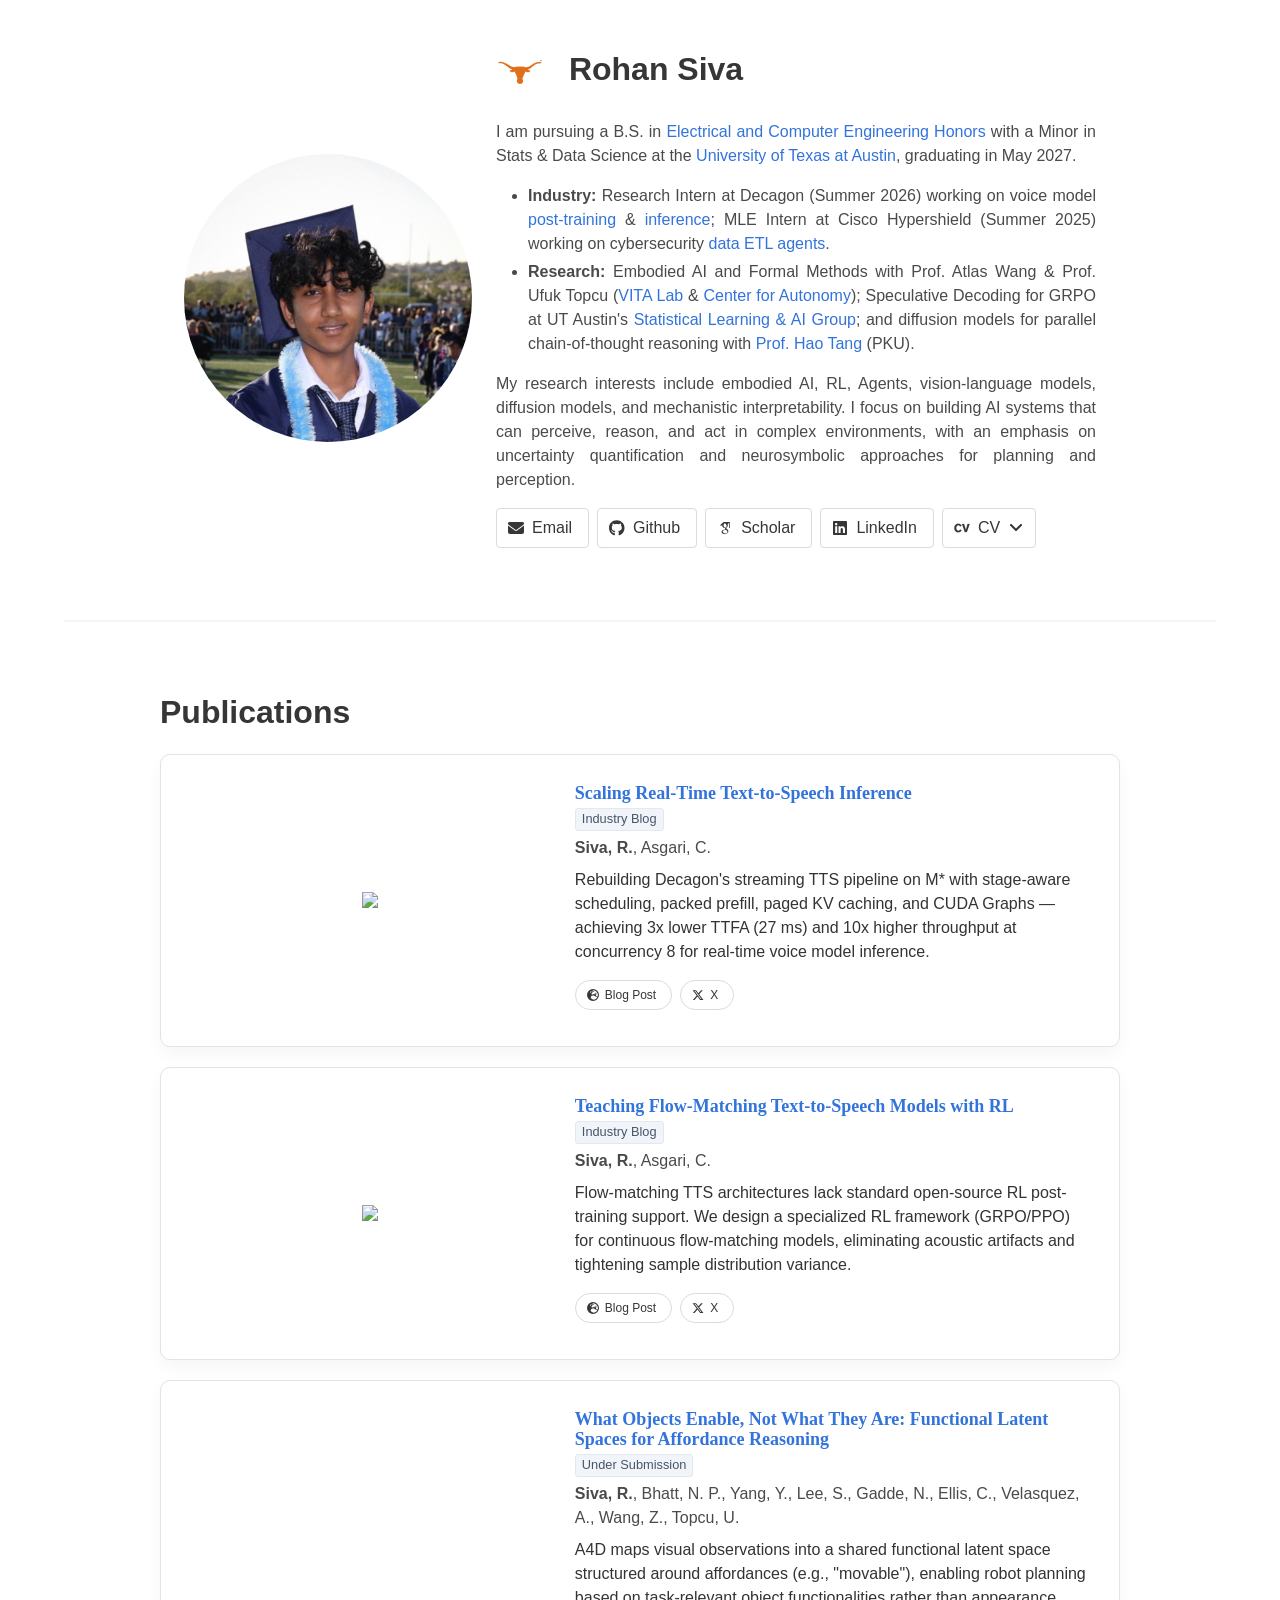
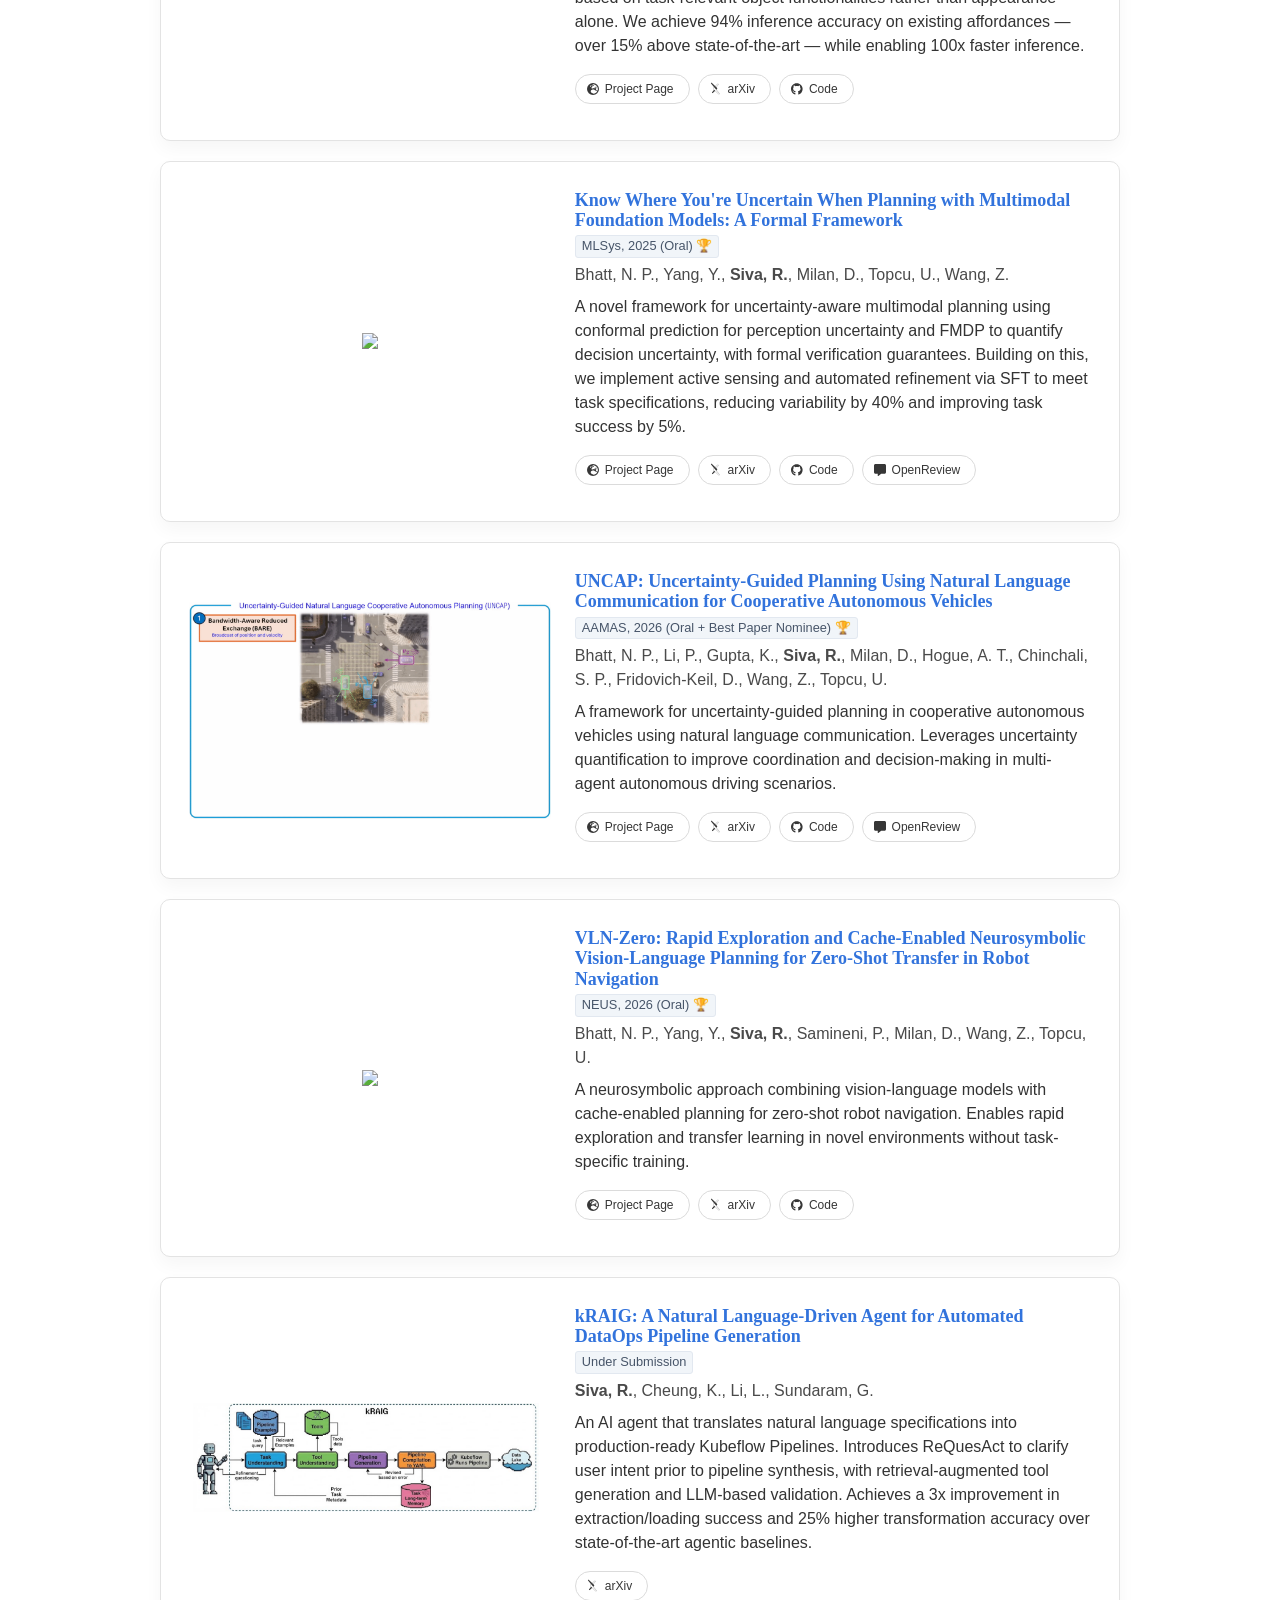
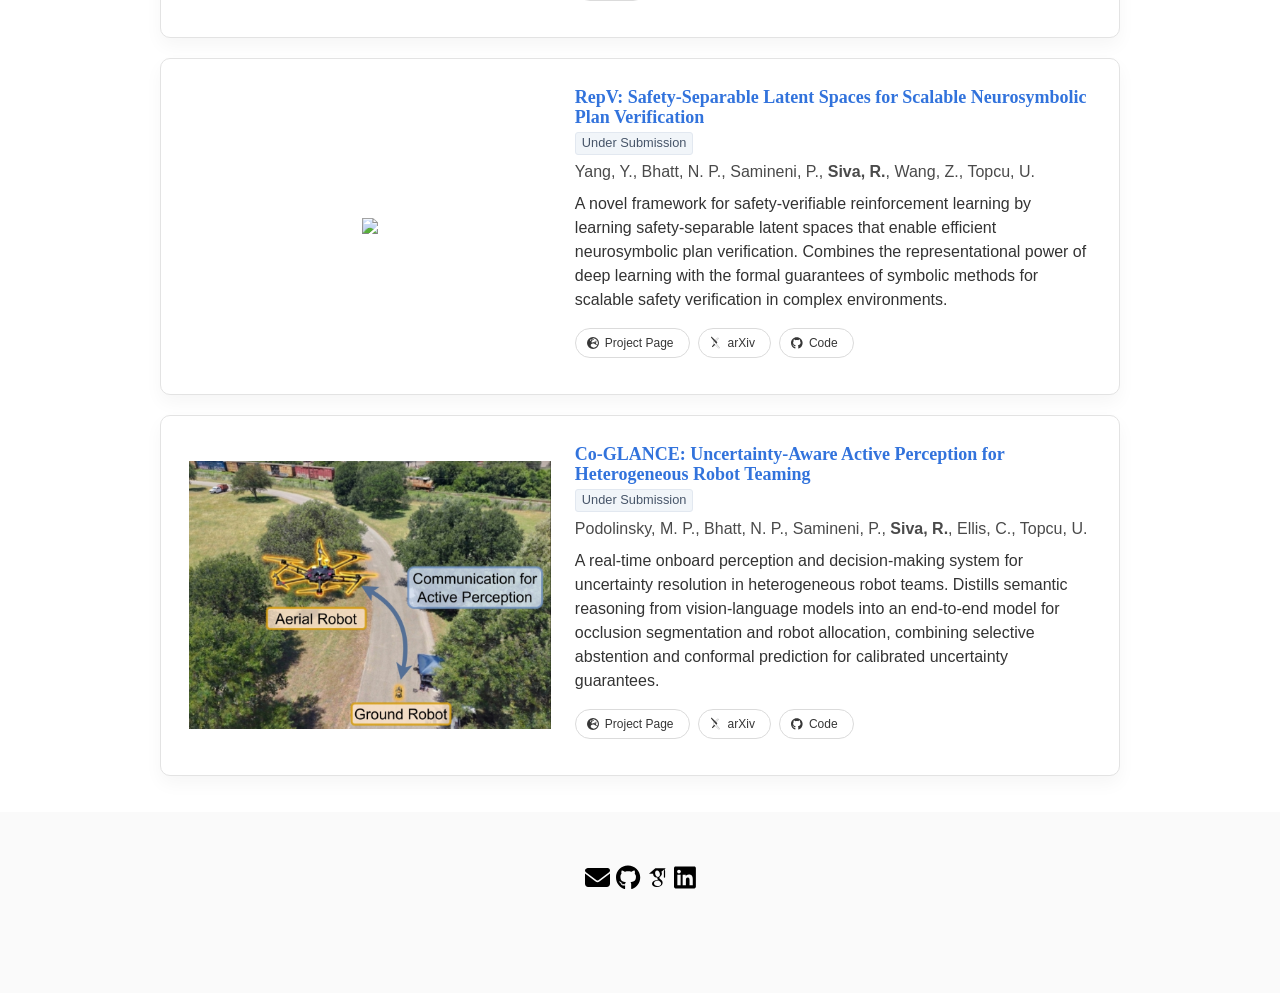
==== index.html @ d53ac72c "Update site: bio section, Decagon blog posts, and Co-GLANCE paper" ====
<!DOCTYPE html>
<html lang="en-US">

<head>
  <meta content="text/html; charset=UTF-8" http-equiv="Content-Type">
  <meta content="width=device-width, initial-scale=1" name="viewport">
  <title>Rohan Siva – AI/ML Researcher & Engineer</title>
  <link rel="icon" type="image/png" href="static/images/icon.png" />
  <link rel="canonical" href="https://rohan-siva.github.io/" />

  <!-- Google tag (gtag.js) -->
  <script async src="https://www.googletagmanager.com/gtag/js?id=G-C3ETG3ZXBL"></script>
  <script>
    window.dataLayer = window.dataLayer || [];
    function gtag() { dataLayer.push(arguments); }
    gtag('js', new Date());

    gtag('config', 'G-C3ETG3ZXBL');
  </script>

  <!-- Meta tags -->
  <meta name="keywords" content="Rohan Siva, AI, Machine Learning, Autonomous Driving, Embodied AI, NLP">
  <meta property="og:site_name" content="Rohan Siva">
  <meta property="og:title" content="Rohan Siva">
  <meta name="description" content="Rohan Siva – AI/ML Researcher & Engineer">
  <meta property="og:description" content="Rohan Siva – AI/ML Researcher & Engineer">
  <meta property="og:image" itemprop="image" content="https://rohan-siva.github.io/static/images/profile.jpg">
  <meta property="og:type" content="website" />
  <meta property="og:image:type" content="image/jpeg">
  <meta property="og:image:width" content="512">
  <meta property="og:image:height" content="512">

  <link href="https://fonts.googleapis.com/css?family=Google+Sans|Noto+Sans|Castoro" rel="stylesheet">
  <link href="./static/css/fontawesome.all.min.css" rel="stylesheet">
  <link href="./static/css/academicons.min.css" rel="stylesheet">
  <link href="./static/css/bulma.min.css" rel="stylesheet">
  <link href="./static/css/index.css" rel="stylesheet">

  <script src="https://ajax.googleapis.com/ajax/libs/jquery/3.5.1/jquery.min.js"></script>
  <script defer src="./static/js/fontawesome.all.min.js"></script>
  <script src="./static/js/index.js"></script>
</head>

<body>

  <section class="hero">
    <div class="hero-body container is-max-desktop">
      <div class="columns is-vcentered">
        <div class="column is-4">
          <p class="image is-square">
            <img class="is-rounded" src="./static/images/profile.jpg">
          </p>
        </div>
        <div class="column">
          <h1 class="title">
            <img style="height: 1.5em; vertical-align: middle; background: transparent; margin-right: 0.5em;"
              src="static/images/icon.png">
            <b>Rohan Siva</b>
          </h1>
          <div class="content has-text-justified">
            <p>
              I am pursuing a B.S. in <a href="https://www.ece.utexas.edu/">Electrical and Computer Engineering
                Honors</a> with a
              Minor in Stats & Data Science at the <a href="https://www.utexas.edu/">University of Texas at Austin</a>,
              graduating in May 2027.
            </p>

            <ul>
              <li>
                <b>Industry:</b> Research Intern at Decagon (Summer 2026) working on voice model <a href="https://decagon.ai/blog/teaching-flow-matching-tts-with-rl">post-training</a> &amp; <a href="https://decagon.ai/blog/scaling-real-time-tts-inference">inference</a>; MLE Intern at Cisco Hypershield (Summer 2025) working on cybersecurity <a href="https://arxiv.org/abs/2603.20311">data ETL agents</a>.
              </li>
              <li>
                <b>Research:</b> Embodied AI and Formal Methods with Prof. Atlas Wang &amp; Prof. Ufuk Topcu (<a href="https://www.vita-group.space/">VITA Lab</a> &amp; <a href="https://autonomy.oden.utexas.edu/Groups/autonomous-systems-group">Center for Autonomy</a>); Speculative Decoding for GRPO at UT Austin's <a href="https://www.cs.utexas.edu/~qlearning/">Statistical Learning &amp; AI Group</a>; and diffusion models for parallel chain-of-thought reasoning with <a href="https://ha0tang.github.io/">Prof. Hao Tang</a> (PKU).
              </li>
            </ul>

            <p>
              My research interests include embodied AI, RL, Agents, vision-language models, diffusion models, and mechanistic
              interpretability. I focus on building AI systems that can perceive, reason, and act in complex
              environments, with an emphasis on uncertainty quantification and neurosymbolic approaches for planning and
              perception.
            </p>

            <div class="buttons">
              <a class="external-link button" href="mailto:rohansiva@utexas.edu">
                <span class="icon"><i class="fas fa-envelope"></i></span>
                <span>Email</span>
              </a>

              <a class="external-link button" href="https://github.com/Rohan-Siva">
                <span class="icon"><i class="fab fa-github"></i></span>
                <span>Github</span>
              </a>

              <a class="external-link button" href="https://scholar.google.com/citations?user=Ykx0CEUAAAAJ&hl=en">
                <span class="icon"><i class="ai ai-google-scholar"></i></span>
                <span>Scholar</span>
              </a>

              <a class="external-link button" href="https://www.linkedin.com/in/rohan-siva">
                <span class="icon"><i class="fa-brands fa-linkedin"></i></span>
                <span>LinkedIn</span>
              </a>

              <div class="dropdown is-hoverable">
                <div class="dropdown-trigger">
                  <button class="button" aria-haspopup="true" aria-controls="dropdown-menu">
                    <span class="icon"><i class="ai ai-cv"></i></span>
                    <span>CV</span>
                    <span class="icon is-small">
                      <i class="fas fa-angle-down" aria-hidden="true"></i>
                    </span>
                  </button>
                </div>
                <div class="dropdown-menu" id="dropdown-menu" role="menu">
                  <div class="dropdown-content">
                    <a href="static/pdf/RohanSiva_Resume.pdf" class="dropdown-item">
                      Resume (1 Page)
                    </a>
                    <a href="static/pdf/RohanSiva_CV.pdf" class="dropdown-item">
                      CV (Full)
                    </a>
                  </div>
                </div>
              </div>
            </div>

          </div>
        </div>
      </div>
    </div>
  </section>

  <div class="hr">
    <div class="container">
      <hr>
    </div>
  </div>

  <!-- Publications -->
  <section class="section">
    <div class="container is-max-desktop">

      <h2 class="title is-3">Publications</h2>

      <!-- Decagon TTS Inference Blog -->
      <div class="publication-block columns is-vcentered">
        <div class="column is-5">
          <div class="publication-mouse-animate publication-inner-div">
            <p class="static" style="display: inline-block;">
              <img src="https://cdn.prod.website-files.com/683e5da0b6d8a19de4875b10/6a874b200d7bbaffc6447388_Technology%20%26%20Research_%20Blog%20thumbnail_%20Labs%204%20(1).png" class="publication-teaser">
            </p>
          </div>
        </div>
        <div class="column">
          <div class="content">
            <h3 class="publication-title">
              <a href="https://decagon.ai/blog/scaling-real-time-tts-inference">
                Scaling Real-Time Text-to-Speech Inference
              </a>
            </h3>
            <div class="publication-venue">Industry Blog</div>
            <div class="publication-authors">
              <span class="author-block author-block-"><b>Siva, R.</b></span>,
              <span class="author-block author-block-">Asgari, C.</span>
            </div>
            <p class="publication-description">
              Rebuilding Decagon's streaming TTS pipeline on M* with stage-aware scheduling, packed prefill, paged KV caching, and CUDA Graphs — achieving 3x lower TTFA (27 ms) and 10x higher throughput at concurrency 8 for real-time voice model inference.
            </p>
            <div class="publication-links buttons">
              <a class="external-link button is-small is-rounded" href="https://decagon.ai/blog/scaling-real-time-tts-inference">
                <span class="icon"><i class="fas fa-globe-europe"></i></span>
                <span>Blog Post</span>
              </a>
              <a class="external-link button is-small is-rounded" href="https://x.com/_rsiva/status/2090507399094575258">
                <span class="icon"><i class="fa-brands fa-x-twitter"></i></span>
                <span>X</span>
              </a>
            </div>
          </div>
        </div>
      </div>

      <!-- Decagon TTS RL Blog -->
      <div class="publication-block columns is-vcentered">
        <div class="column is-5">
          <div class="publication-mouse-animate publication-inner-div">
            <p class="static" style="display: inline-block;">
              <img src="https://cdn.prod.website-files.com/683e5da0b6d8a19de4875b10/6a848fa9a8c4b5864039d8d0_Technology%20%26%20Research_%20Blog%20thumbnail_%20Labs%203%20(2).png" class="publication-teaser">
            </p>
          </div>
        </div>
        <div class="column">
          <div class="content">
            <h3 class="publication-title">
              <a href="https://decagon.ai/blog/teaching-flow-matching-tts-with-rl">
                Teaching Flow-Matching Text-to-Speech Models with RL
              </a>
            </h3>
            <div class="publication-venue">Industry Blog</div>
            <div class="publication-authors">
              <span class="author-block author-block-"><b>Siva, R.</b></span>,
              <span class="author-block author-block-">Asgari, C.</span>
            </div>
            <p class="publication-description">
              Flow-matching TTS architectures lack standard open-source RL post-training support. We design a specialized RL framework (GRPO/PPO) for continuous flow-matching models, eliminating acoustic artifacts and tightening sample distribution variance.
            </p>
            <div class="publication-links buttons">
              <a class="external-link button is-small is-rounded" href="https://decagon.ai/blog/teaching-flow-matching-tts-with-rl">
                <span class="icon"><i class="fas fa-globe-europe"></i></span>
                <span>Blog Post</span>
              </a>
              <a class="external-link button is-small is-rounded" href="https://x.com/_rsiva/status/2088323155693850648">
                <span class="icon"><i class="fa-brands fa-x-twitter"></i></span>
                <span>X</span>
              </a>
            </div>
          </div>
        </div>
      </div>
      <div class="publication-block columns is-vcentered">
        <div class="column is-5">
          <div class="publication-mouse-animate publication-inner-div">
            <video class="publication-teaser" autoplay loop muted playsinline>
              <source src="./static/images/projects/a4d/a4d_teaser.mp4" type="video/mp4">
            </video>
          </div>
        </div>
        <div class="column">
          <div class="content">
            <h3 class="publication-title">
              <a href="https://arxiv.org/abs/2606.05533">
                What Objects Enable, Not What They Are: Functional Latent Spaces for Affordance Reasoning
              </a>
            </h3>
            <div class="publication-venue">Under Submission</div>
            <div class="publication-authors">
              <span class="author-block author-block-"><b>Siva, R.</b></span>,
              <span class="author-block author-block-">Bhatt, N. P.</span>,
              <span class="author-block author-block-">Yang, Y.</span>,
              <span class="author-block author-block-">Lee, S.</span>,
              <span class="author-block author-block-">Gadde, N.</span>,
              <span class="author-block author-block-">Ellis, C.</span>,
              <span class="author-block author-block-">Velasquez, A.</span>,
              <span class="author-block author-block-">Wang, Z.</span>,
              <span class="author-block author-block-">Topcu, U.</span>
            </div>
            <p class="publication-description">
              A4D maps visual observations into a shared functional latent space structured around affordances (e.g., "movable"),
              enabling robot planning based on task-relevant object functionalities rather than appearance alone.
              We achieve 94% inference accuracy on existing affordances — over 15% above state-of-the-art — while enabling 100x faster inference.
            </p>
            <div class="publication-links buttons">
              <a class="external-link button is-small is-rounded" href="https://a4dance-reasoning.github.io/">
                <span class="icon"><i class="fas fa-globe-europe"></i></span>
                <span>Project Page</span>
              </a>
              <a class="external-link button is-small is-rounded" href="https://arxiv.org/abs/2606.05533">
                <span class=" icon"><i class="ai ai-arxiv"></i></span>
                <span>arXiv</span>
              </a>
              <a class="external-link button is-small is-rounded"
                href="https://github.com/a4dance-reasoning/a4dance-reasoning.github.io">
                <span class="icon"><i class="fas fab fa-github"></i></span>
                <span>Code</span>
              </a>
            </div>
          </div>
        </div>
      </div>

      <!-- MLSys 2025 -->
      <div class="publication-block columns is-vcentered">
        <div class="column is-5">
          <div class="publication-mouse-animate publication-inner-div">
            <p class="static" style="display: inline-block;">
              <img src="./static/images/projects/uncertainty_planning/teaser.jpg" class="publication-teaser">
            </p>
          </div>
        </div>
        <div class="column">
          <div class="content">
            <h3 class="publication-title">
              <a href="https://arxiv.org/abs/2411.01639">
                Know Where You're Uncertain When Planning with Multimodal Foundation Models: A Formal Framework
              </a>
            </h3>
            <div class="publication-venue">MLSys, 2025 (Oral) 🏆</div>
            <div class="publication-authors">
              <span class="author-block author-block-">Bhatt, N. P.</span>,
              <span class="author-block author-block-">Yang, Y.</span>,
              <span class="author-block author-block-"><b>Siva, R.</b></span>,
              <span class="author-block author-block-">Milan, D.</span>,
              <span class="author-block author-block-">Topcu, U.</span>,
              <span class="author-block author-block-">Wang, Z.</span>
            </div>
            <p class="publication-description">
              A novel framework for uncertainty-aware multimodal planning using conformal prediction for perception
              uncertainty and FMDP to quantify decision uncertainty,
              with formal verification guarantees. Building on this, we implement active sensing and automated
              refinement via SFT
              to meet task specifications, reducing variability by 40% and improving task success by 5%.
            </p>
            <div class="publication-links buttons">
              <a class="external-link button is-small is-rounded" href="https://uncertainty-in-planning.github.io/">
                <span class="icon"><i class="fas fa-globe-europe"></i></span>
                <span>Project Page</span>
              </a>
              <a class="external-link button is-small is-rounded" href="https://arxiv.org/abs/2411.01639">
                <span class=" icon"><i class="ai ai-arxiv"></i></span>
                <span>arXiv</span>
              </a>
              <a class="external-link button is-small is-rounded"
                href="https://github.com/uncertainty-in-planning/uncertainty-in-planning.github.io">
                <span class="icon"><i class="fas fab fa-github"></i></span>
                <span>Code</span>
              </a>
              <a class="external-link button is-small is-rounded" href="https://openreview.net/forum?id=HPHrIBlJYw">
                <span class="icon"><i class="fas fa-comment-alt"></i></span>
                <span>OpenReview</span>
              </a>
            </div>
          </div>
        </div>
      </div>

      <!-- UNCAP -->
      <div class="publication-block columns is-vcentered">
        <div class="column is-5">
          <div class="publication-mouse-animate publication-inner-div">
            <p class="static" style="display: inline-block;">
              <img src="./static/images/projects/uncap/teaser.jpg" class="publication-teaser">
            </p>
          </div>
        </div>
        <div class="column">
          <div class="content">
            <h3 class="publication-title">
              <a href="https://arxiv.org/abs/2510.12992">
                UNCAP: Uncertainty-Guided Planning Using Natural Language Communication for Cooperative Autonomous
                Vehicles
              </a>
            </h3>
            <div class="publication-venue">AAMAS, 2026 (Oral + Best Paper Nominee) 🏆</div>
            <div class="publication-authors">
              <span class="author-block author-block-">Bhatt, N. P.</span>,
              <span class="author-block author-block-">Li, P.</span>,
              <span class="author-block author-block-">Gupta, K.</span>,
              <span class="author-block author-block-"><b>Siva, R.</b></span>,
              <span class="author-block author-block-">Milan, D.</span>,
              <span class="author-block author-block-">Hogue, A. T.</span>,
              <span class="author-block author-block-">Chinchali, S. P.</span>,
              <span class="author-block author-block-">Fridovich-Keil, D.</span>,
              <span class="author-block author-block-">Wang, Z.</span>,
              <span class="author-block author-block-">Topcu, U.</span>
            </div>
            <p class="publication-description">
              A framework for uncertainty-guided planning in cooperative autonomous vehicles using natural language
              communication.
              Leverages uncertainty quantification to improve coordination and decision-making in multi-agent autonomous
              driving scenarios.
            </p>
            <div class="publication-links buttons">
              <a class="external-link button is-small is-rounded" href="https://uncap-project.github.io/">
                <span class="icon"><i class="fas fa-globe-europe"></i></span>
                <span>Project Page</span>
              </a>
              <a class="external-link button is-small is-rounded" href="https://arxiv.org/abs/2510.12992">
                <span class=" icon"><i class="ai ai-arxiv"></i></span>
                <span>arXiv</span>
              </a>
              <a class="external-link button is-small is-rounded"
                href="https://github.com/uncap-project/uncap-project.github.io">
                <span class="icon"><i class="fas fab fa-github"></i></span>
                <span>Code</span>
              </a>
              <a class="external-link button is-small is-rounded" href="https://openreview.net/forum?id=aYlKa5ppLh">
                <span class="icon"><i class="fas fa-comment-alt"></i></span>
                <span>OpenReview</span>
              </a>
            </div>
          </div>
        </div>
      </div>

      <!-- VLN-Zero -->
      <div class="publication-block columns is-vcentered">
        <div class="column is-5">
          <div class="publication-mouse-animate publication-inner-div">
            <p class="static" style="display: inline-block;">
              <img src="./static/images/projects/vln_zero/teaser.jpg" class="publication-teaser">
            </p>
          </div>
        </div>
        <div class="column">
          <div class="content">
            <h3 class="publication-title">
              <a href="https://arxiv.org/abs/2509.18592">
                VLN-Zero: Rapid Exploration and Cache-Enabled Neurosymbolic Vision-Language Planning for Zero-Shot
                Transfer in Robot Navigation
              </a>
            </h3>
            <div class="publication-venue">NEUS, 2026 (Oral) 🏆</div>
            <div class="publication-authors">
              <span class="author-block author-block-">Bhatt, N. P.</span>,
              <span class="author-block author-block-">Yang, Y.</span>,
              <span class="author-block author-block-"><b>Siva, R.</b></span>,
              <span class="author-block author-block-">Samineni, P.</span>,
              <span class="author-block author-block-">Milan, D.</span>,
              <span class="author-block author-block-">Wang, Z.</span>,
              <span class="author-block author-block-">Topcu, U.</span>
            </div>
            <p class="publication-description">
              A neurosymbolic approach combining vision-language models with cache-enabled planning for zero-shot robot
              navigation.
              Enables rapid exploration and transfer learning in novel environments without task-specific training.
            </p>
            <div class="publication-links buttons">
              <a class="external-link button is-small is-rounded" href="https://vln-zero.github.io/">
                <span class="icon"><i class="fas fa-globe-europe"></i></span>
                <span>Project Page</span>
              </a>
              <a class="external-link button is-small is-rounded" href="https://arxiv.org/abs/2509.18592">
                <span class=" icon"><i class="ai ai-arxiv"></i></span>
                <span>arXiv</span>
              </a>
              <a class="external-link button is-small is-rounded" href="https://github.com/VLN-Zero/vln-zero.github.io">
                <span class="icon"><i class="fas fab fa-github"></i></span>
                <span>Code</span>
              </a>
            </div>
          </div>
        </div>
      </div>

      <!-- kRAIG -->
      <div class="publication-block columns is-vcentered">
        <div class="column is-5">
          <div class="publication-mouse-animate publication-inner-div">
            <p class="static" style="display: inline-block;">
              <img src="./static/images/projects/kraig/teaser.png" class="publication-teaser">
            </p>
          </div>
        </div>
        <div class="column">
          <div class="content">
            <h3 class="publication-title">
              <a href="https://arxiv.org/abs/2603.20311">
                kRAIG: A Natural Language-Driven Agent for Automated DataOps Pipeline Generation
              </a>
            </h3>
            <div class="publication-venue">Under Submission</div>
            <div class="publication-authors">
              <span class="author-block author-block-"><b>Siva, R.</b></span>,
              <span class="author-block author-block-">Cheung, K.</span>,
              <span class="author-block author-block-">Li, L.</span>,
              <span class="author-block author-block-">Sundaram, G.</span>
            </div>
            <p class="publication-description">
              An AI agent that translates natural language specifications into production-ready Kubeflow Pipelines.
              Introduces ReQuesAct to clarify user intent prior to pipeline synthesis, with retrieval-augmented tool
              generation and LLM-based validation. Achieves a 3x improvement in extraction/loading success and 25%
              higher transformation accuracy over state-of-the-art agentic baselines.
            </p>
            <div class="publication-links buttons">
              <a class="external-link button is-small is-rounded" href="https://arxiv.org/abs/2603.20311">
                <span class=" icon"><i class="ai ai-arxiv"></i></span>
                <span>arXiv</span>
              </a>
            </div>
          </div>
        </div>
      </div>

      <!-- RepV -->
      <div class="publication-block columns is-vcentered">
        <div class="column is-5">
          <div class="publication-mouse-animate publication-inner-div">
            <p class="static" style="display: inline-block;">
              <img src="./static/images/projects/repv/teaser.jpg" class="publication-teaser">
            </p>
          </div>
        </div>
        <div class="column">
          <div class="content">
            <h3 class="publication-title">
              <a href="https://arxiv.org/abs/2510.26935">
                RepV: Safety-Separable Latent Spaces for Scalable Neurosymbolic Plan Verification
              </a>
            </h3>
            <div class="publication-venue">Under Submission</div>
            <div class="publication-authors">
              <span class="author-block author-block-">Yang, Y.</span>,
              <span class="author-block author-block-">Bhatt, N. P.</span>,
              <span class="author-block author-block-">Samineni, P.</span>,
              <span class="author-block author-block-"><b>Siva, R.</b></span>,
              <span class="author-block author-block-">Wang, Z.</span>,
              <span class="author-block author-block-">Topcu, U.</span>
            </div>
            <p class="publication-description">
              A novel framework for safety-verifiable reinforcement learning by learning safety-separable latent spaces
              that enable efficient
              neurosymbolic plan verification. Combines the representational power of deep learning with the formal
              guarantees of symbolic methods
              for scalable safety verification in complex environments.
            </p>
            <div class="publication-links buttons">
              <a class="external-link button is-small is-rounded" href="https://repv-project.github.io/">
                <span class="icon"><i class="fas fa-globe-europe"></i></span>
                <span>Project Page</span>
              </a>
              <a class="external-link button is-small is-rounded" href="https://arxiv.org/abs/2510.26935">
                <span class=" icon"><i class="ai ai-arxiv"></i></span>
                <span>arXiv</span>
              </a>
              <a class="external-link button is-small is-rounded"
                href="https://github.com/RepV-Project/repv-project.github.io">
                <span class="icon"><i class="fas fab fa-github"></i></span>
                <span>Code</span>
              </a>
            </div>
          </div>
        </div>
      </div>

      <!-- Co-GLANCE -->
      <div class="publication-block columns is-vcentered">
        <div class="column is-5">
          <div class="publication-mouse-animate publication-inner-div">
            <p class="static" style="display: inline-block;">
              <img src="./static/images/projects/co_glance/teaser.jpg" class="publication-teaser">
            </p>
          </div>
        </div>
        <div class="column">
          <div class="content">
            <h3 class="publication-title">
              <a href="https://co-glance.github.io/">
                Co-GLANCE: Uncertainty-Aware Active Perception for Heterogeneous Robot Teaming
              </a>
            </h3>
            <div class="publication-venue">Under Submission</div>
            <div class="publication-authors">
              <span class="author-block author-block-">Podolinsky, M. P.</span>,
              <span class="author-block author-block-">Bhatt, N. P.</span>,
              <span class="author-block author-block-">Samineni, P.</span>,
              <span class="author-block author-block-"><b>Siva, R.</b></span>,
              <span class="author-block author-block-">Ellis, C.</span>,
              <span class="author-block author-block-">Topcu, U.</span>
            </div>
            <p class="publication-description">
              A real-time onboard perception and decision-making system for uncertainty resolution in heterogeneous robot teams. Distills semantic reasoning from vision-language models into an end-to-end model for occlusion segmentation and robot allocation, combining selective abstention and conformal prediction for calibrated uncertainty guarantees.
            </p>
            <div class="publication-links buttons">
              <a class="external-link button is-small is-rounded" href="https://co-glance.github.io/">
                <span class="icon"><i class="fas fa-globe-europe"></i></span>
                <span>Project Page</span>
              </a>
              <a class="external-link button is-small is-rounded" href="https://arxiv.org/abs/2606.09919">
                <span class="icon"><i class="ai ai-arxiv"></i></span>
                <span>arXiv</span>
              </a>
              <a class="external-link button is-small is-rounded" href="https://github.com/co-glance/co-glance.github.io">
                <span class="icon"><i class="fas fab fa-github"></i></span>
                <span>Code</span>
              </a>
            </div>
          </div>
        </div>
      </div>

    </div>
  </section>

  <footer class="footer">
    <div class="container">
      <div class="content has-text-centered">
        <a href="mailto:rohansiva@utexas.edu">
          <i class="fas fa-envelope"></i>
        </a>

        <a class="external-link" href="https://github.com/Rohan-Siva">
          <i class="fab fa-github"></i>
        </a>

        <a class="external-link" href="https://scholar.google.com/citations?user=Ykx0CEUAAAAJ&hl=en">
          <i class="ai ai-google-scholar"></i>
        </a>

        <a class="external-link" href="https://www.linkedin.com/in/rohan-siva">
          <i class="fa-brands fa-linkedin"></i>
        </a>
      </div>
    </div>
  </footer>

</body>

</html>
---- static/css/academicons.min.css ----
@font-face {font-family: 'Academicons';font-style: normal;font-weight: 400;font-display: block;src:url('../fonts/academicons.eot');src:url('../fonts/academicons.eot') format('embedded-opentype'), url('../fonts/academicons.ttf') format('truetype'), url('../fonts/academicons.woff') format('woff'), url('../fonts/academicons.svg') format('svg');}.ai {font-family: 'Academicons';font-weight: 400;-moz-osx-font-smoothing: grayscale;-webkit-font-smoothing: antialiased;display: inline-block;font-style: normal;font-variant: normal;text-rendering: auto;line-height: 1;}.ai-academia:before {content: "\e9af";}.ai-academia-square:before {content: "\e93d";}.ai-acclaim:before {content: "\e92e";}.ai-acclaim-square:before {content: "\e93a";}.ai-acm:before {content: "\e93c";}.ai-acm-square:before {content: "\e95d";}.ai-acmdl:before {content: "\e96a";}.ai-acmdl-square:before {content: "\e9d3";}.ai-ads:before {content: "\e9cb";}.ai-ads-square:before {content: "\e94a";}.ai-africarxiv:before {content: "\e91b";}.ai-africarxiv-square:before {content: "\e90b";}.ai-archive:before {content: "\e955";}.ai-archive-square:before {content: "\e956";}.ai-arxiv:before {content: "\e974";}.ai-arxiv-square:before {content: "\e9a6";}.ai-biorxiv:before {content: "\e9a2";}.ai-biorxiv-square:before {content: "\e98b";}.ai-ceur:before {content: "\e96d";}.ai-ceur-square:before {content: "\e92f";}.ai-ciencia-vitae:before {content: "\e912";}.ai-ciencia-vitae-square:before {content: "\e913";}.ai-clarivate:before {content: "\e924";}.ai-clarivate-square:before {content: "\e925";}.ai-closed-access:before {content: "\e942";}.ai-closed-access-square:before {content: "\e943";}.ai-conversation:before {content: "\e94c";}.ai-conversation-square:before {content: "\e915";}.ai-coursera:before {content: "\e95f";}.ai-coursera-square:before {content: "\e97f";}.ai-crossref:before {content: "\e918";}.ai-crossref-square:before {content: "\e919";}.ai-cv:before {content: "\e9a5";}.ai-cv-square:before {content: "\e90a";}.ai-datacite:before {content: "\e91c";}.ai-datacite-square:before {content: "\e91d";}.ai-dataverse:before {content: "\e9f7";}.ai-dataverse-square:before {content: "\e9e4";}.ai-dblp:before {content: "\e94f";}.ai-dblp-square:before {content: "\e93f";}.ai-depsy:before {content: "\e97a";}.ai-depsy-square:before {content: "\e94b";}.ai-doi:before {content: "\e97e";}.ai-doi-square:before {content: "\e98f";}.ai-dryad:before {content: "\e97c";}.ai-dryad-square:before {content: "\e98c";}.ai-elsevier:before {content: "\e961";}.ai-elsevier-square:before {content: "\e910";}.ai-figshare:before {content: "\e981";}.ai-figshare-square:before {content: "\e9e7";}.ai-google-scholar:before {content: "\e9d4";}.ai-google-scholar-square:before {content: "\e9f9";}.ai-hal:before {content: "\e92c";}.ai-hal-square:before {content: "\e92d";}.ai-hypothesis:before {content: "\e95a";}.ai-hypothesis-square:before {content: "\e95b";}.ai-ideas-repec:before {content: "\e9ed";}.ai-ideas-repec-square:before {content: "\e9f8";}.ai-ieee:before {content: "\e929";}.ai-ieee-square:before {content: "\e9b9";}.ai-impactstory:before {content: "\e9cf";}.ai-impactstory-square:before {content: "\e9aa";}.ai-inaturalist:before {content: "\e900";}.ai-inaturalist-square:before {content: "\e901";}.ai-inpn:before {content: "\e902";}.ai-inpn-square:before {content: "\e903";}.ai-inspire:before {content: "\e9e9";}.ai-inspire-square:before {content: "\e9fe";}.ai-isidore:before {content: "\e936";}.ai-isidore-square:before {content: "\e954";}.ai-isni:before {content: "\e957";}.ai-isni-square:before {content: "\e958";}.ai-jstor:before {content: "\e938";}.ai-jstor-square:before {content: "\e944";}.ai-lattes:before {content: "\e9b3";}.ai-lattes-square:before {content: "\e99c";}.ai-mathoverflow:before {content: "\e9f6";}.ai-mathoverflow-square:before {content: "\e97b";}.ai-mendeley:before {content: "\e9f0";}.ai-mendeley-square:before {content: "\e9f3";}.ai-moodle:before {content: "\e907";}.ai-moodle-square:before {content: "\e908";}.ai-mtmt:before {content: "\e950";}.ai-mtmt-square:before {content: "\e951";}.ai-nakala:before {content: "\e940";}.ai-nakala-square:before {content: "\e941";}.ai-obp:before {content: "\e92a";}.ai-obp-square:before {content: "\e92b";}.ai-open-access:before {content: "\e939";}.ai-open-access-square:before {content: "\e9f4";}.ai-open-data:before {content: "\e966";}.ai-open-data-square:before {content: "\e967";}.ai-open-materials:before {content: "\e968";}.ai-open-materials-square:before {content: "\e969";}.ai-openedition:before {content: "\e946";}.ai-openedition-square:before {content: "\e947";}.ai-orcid:before {content: "\e9d9";}.ai-orcid-square:before {content: "\e9c3";}.ai-osf:before {content: "\e9ef";}.ai-osf-square:before {content: "\e931";}.ai-overleaf:before {content: "\e914";}.ai-overleaf-square:before {content: "\e98d";}.ai-philpapers:before {content: "\e98a";}.ai-philpapers-square:before {content: "\e96f";}.ai-piazza:before {content: "\e99a";}.ai-piazza-square:before {content: "\e90c";}.ai-preregistered:before {content: "\e906";}.ai-preregistered-square:before {content: "\e96b";}.ai-protocols:before {content: "\e952";}.ai-protocols-square:before {content: "\e953";}.ai-psyarxiv:before {content: "\e90e";}.ai-psyarxiv-square:before {content: "\e90f";}.ai-publons:before {content: "\e937";}.ai-publons-square:before {content: "\e94e";}.ai-pubmed:before {content: "\e99f";}.ai-pubmed-square:before {content: "\e97d";}.ai-pubpeer:before {content: "\e922";}.ai-pubpeer-square:before {content: "\e923";}.ai-researcherid:before {content: "\e91a";}.ai-researcherid-square:before {content: "\e95c";}.ai-researchgate:before {content: "\e95e";}.ai-researchgate-square:before {content: "\e99e";}.ai-ror:before {content: "\e948";}.ai-ror-square:before {content: "\e949";}.ai-sci-hub:before {content: "\e959";}.ai-sci-hub-square:before {content: "\e905";}.ai-scirate:before {content: "\e98e";}.ai-scirate-square:before {content: "\e99d";}.ai-scopus:before {content: "\e91e";}.ai-scopus-square:before {content: "\e91f";}.ai-semantic-scholar:before {content: "\e96e";}.ai-semantic-scholar-square:before {content: "\e96c";}.ai-springer:before {content: "\e928";}.ai-springer-square:before {content: "\e99b";}.ai-ssrn:before {content: "\e916";}.ai-ssrn-square:before {content: "\e917";}.ai-stackoverflow:before {content: "\e920";}.ai-stackoverflow-square:before {content: "\e921";}.ai-viaf:before {content: "\e933";}.ai-viaf-square:before {content: "\e934";}.ai-wiley:before {content: "\e926";}.ai-wiley-square:before {content: "\e927";}.ai-zenodo:before {content: "\e911";}.ai-zotero:before {content: "\e962";}.ai-zotero-square:before {content: "\e932";}.ai-lg {font-size: 1.33333em;line-height: 0.75em;vertical-align: -.0667em;}.ai-xs {font-size: .75em;}.ai-sm {font-size: .875em;}.ai-1x {font-size: 1em;}.ai-2x {font-size: 2em;}.ai-3x {font-size: 3em;}.ai-4x {font-size: 4em;}.ai-5x {font-size: 5em;}.ai-6x {font-size: 6em;}.ai-7x {font-size: 7em;}.ai-8x {font-size: 8em;}.ai-9x {font-size: 9em;}.ai-10x {font-size: 10em;}.ai-fw {text-align: center;width: 1.25em;}.ai-ul {list-style-type: none;margin-left: 2.5em;padding-left: 0;}.ai-ul > li {position: relative;}.ai-li {left: -2em;position: absolute;text-align: center;width: 2em;line-height: inherit;}.ai-border {border: solid 0.08em #eee;border-radius: .1em;padding: .2em .25em .15em;}.ai-pull-left {float: left;}.ai-pull-right {float: right;}.ai.ai-pull-left {margin-right: .3em;}.ai.ai-pull-right {margin-right: .3em;}.ai-stack {display: inline-block;height: 2em;line-height: 2em;position: relative;vertical-align: middle;width: 2.5em;}.ai-stack-1x, .ai-stack-2x {left: 0;position: absolute;text-align: center;width: 100%;}.ai-stack-1x {line-height: inherit;}.ai-stack-2x {font-size: 2em;}.ai-inverse {color: #fff;}
---- static/css/index.css ----
.footer a {
    font-size: 25px;
    color: #000;
}

.publication-block {
    background: #ffffff;
    border: 1px solid #e3e3e3;
    border-radius: 10px;
    padding: 16px;
    margin: 20px 0;
    position: relative;
    box-shadow: 0 8px 18px rgba(0, 0, 0, 0.04);
    transition: all 0.2s ease;
}

.publication-banner {
    height: 160px;
    background-size: cover;
}

.publication-header .hero-body {
    padding-bottom: 0 !important;
}

.publication-title {
    color: #000;
    width: fit-content;
    font-family: 'Google Sans', serif;
    margin: 0 !important;
    font-weight: bold;
    font-size: 18px !important;
}

.publication-venue {
    display: inline-block;
    margin: 5px 0;
    padding: 2px 6px;
    font-size: 0.8rem;
    font-weight: 500;
    color: #475569;
    background-color: #f1f5f9;
    border: 1px solid #e2e8f0;
    border-radius: 3px;
    vertical-align: middle;
    line-height: 1.3;
    white-space: nowrap;
    cursor: default;
}

.publication-venue-emph {
    font-weight: 600;
    font-style: normal;
    color: #e63946;
}

.publication-awards {
    color: #ff3860;
    width: fit-content;
    font-weight: bolder;
}

.publication-authors {}

.publication-authors a {
    color: hsl(204, 86%, 53%) !important;
}

.publication-authors a:hover {
    text-decoration: underline;
}

.publication-mousecell {
    position: relative;
    font-size: 0;
}

.publication-mousecell video {
    display: none;
}

.publication-mousecell img,
.publication-mousecell video {
    border-radius: 50%;
    width: 100%;
    height: 100%;
}

.publication-mousecell {
    width: 100%;
    height: 100%;
    display: inline-block;
    overflow: hidden;
}

.publication-banner img {}

.publication-authors {
    /*color: #4286f4;*/
}

.publication-description {
    color: #333;
    margin: 0.5em 0;
}

.publication-links {
    margin: 0 !important;
    margin-top: 0.5em !important;
}

.publication-video {
    position: relative;
    width: 100%;
    height: 0;
    padding-bottom: 56.25%;

    overflow: hidden;
    border-radius: 10px !important;
}

.publication-video iframe {
    position: absolute;
    top: 0;
    left: 0;
    width: 100%;
    height: 100%;
}

.publication-teaser {
    max-height: 450px;
    display: block;
    margin: 0 auto;
    width: 100%;
    object-fit: contain;
}

.publication-inner-div {
    text-align: center;
    display: flex;
    justify-content: center;
    align-items: center;
}

/* Mobile responsive styles */
@media (max-width: 768px) {
    .publication-teaser {
        max-height: 400px;
        min-height: 200px;
    }

    .publication-inner-div {
        height: auto;
        min-height: 200px;
    }

    .publication-block .column.is-4 {
        margin-bottom: 1rem;
    }
}
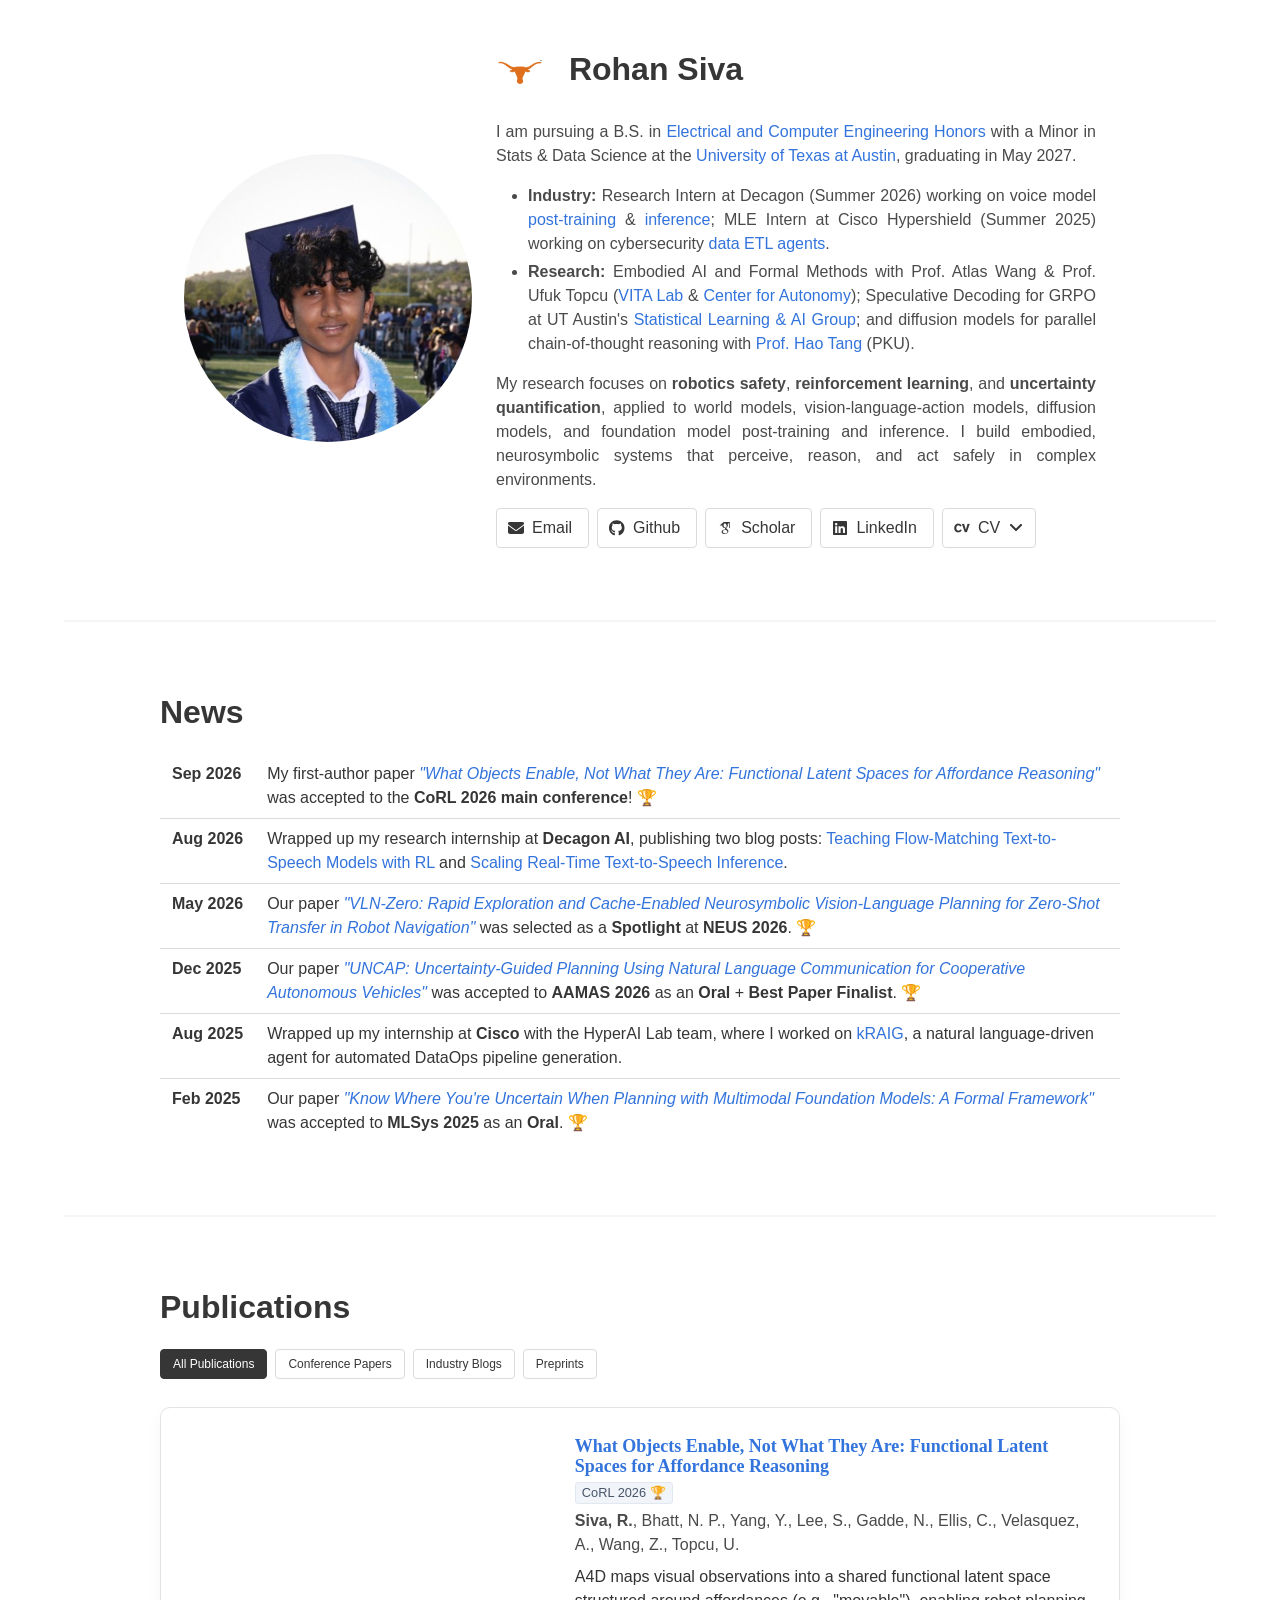
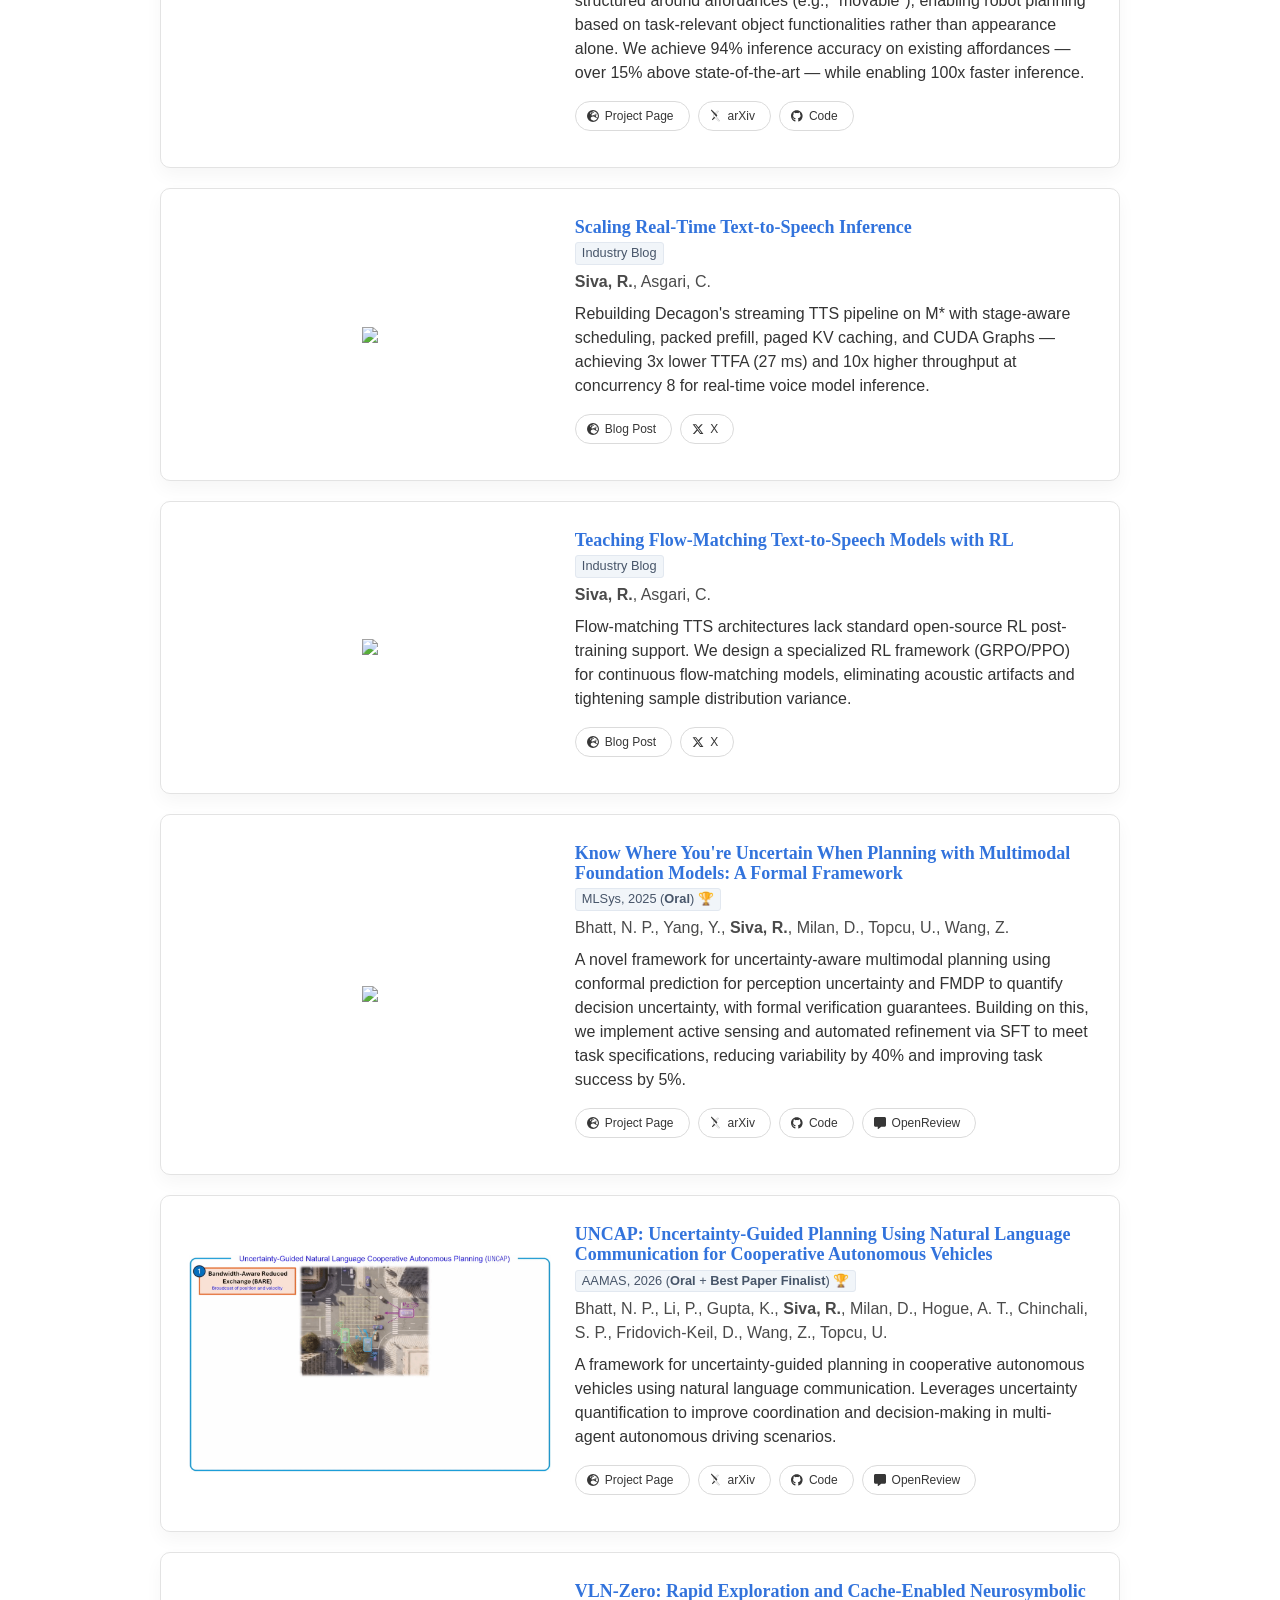
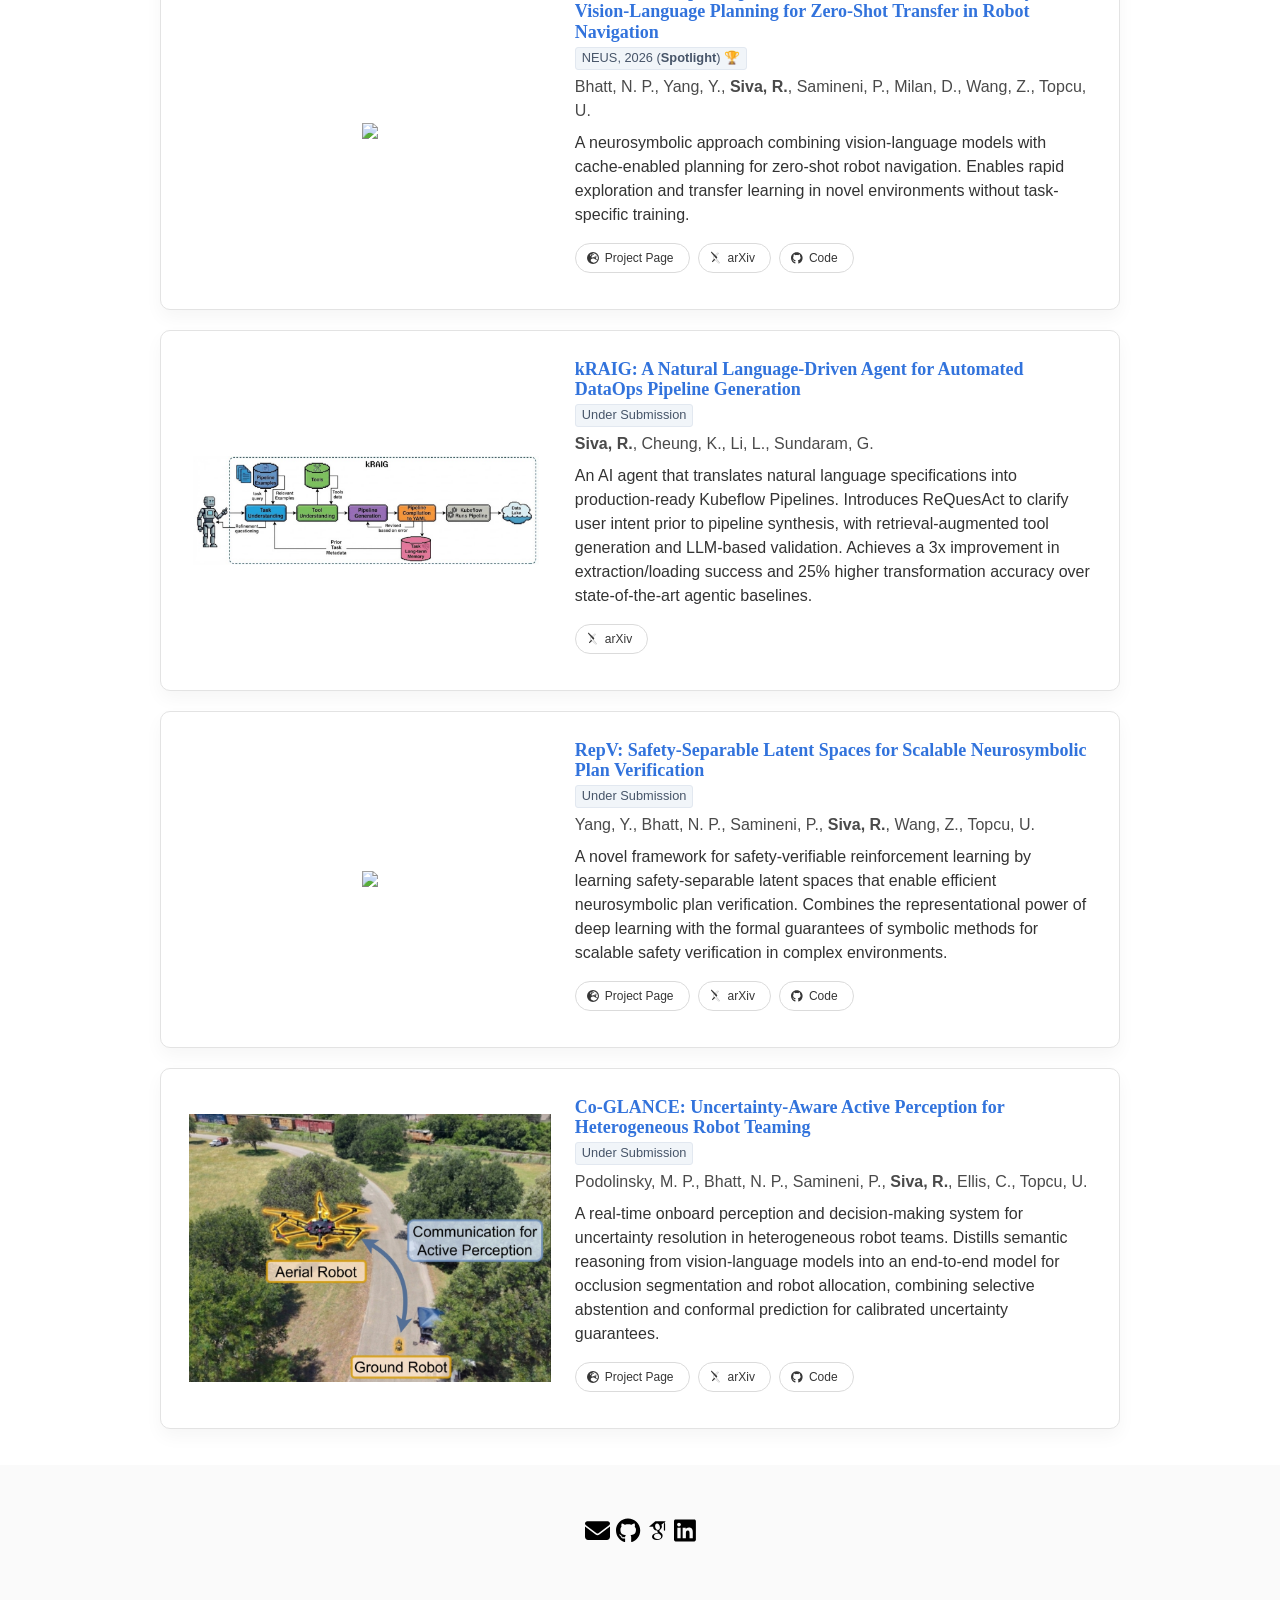
==== commit ce3f89ce: "Update publications, news, bio, and resume - Move A4D affordance paper to top, mark as CoRL 2026 mai" ====
--- a/index.html
+++ b/index.html
@@ -75,10 +75,11 @@
             </ul>
 
             <p>
-              My research interests include embodied AI, RL, Agents, vision-language models, diffusion models, and mechanistic
-              interpretability. I focus on building AI systems that can perceive, reason, and act in complex
-              environments, with an emphasis on uncertainty quantification and neurosymbolic approaches for planning and
-              perception.
+              My research focuses on <b>robotics safety</b>, <b>reinforcement learning</b>, and <b>uncertainty
+                quantification</b>,
+              applied to world models, vision-language-action models, diffusion models, and foundation model
+              post-training and inference. I build embodied, neurosymbolic systems that perceive, reason, and act
+              safely in complex environments.
             </p>
 
             <div class="buttons">
@@ -137,88 +138,80 @@
     </div>
   </div>
 
+  <!-- News -->
+  <section class="section">
+    <div class="container is-max-desktop">
+
+      <h2 class="title is-3">News</h2>
+
+      <div class="content">
+        <table class="table is-fullwidth">
+          <tbody>
+            <tr>
+              <td style="white-space: nowrap;"><b>Sep 2026</b></td>
+              <td>My first-author paper <a href="#a4d"><i>"What Objects Enable, Not What They Are: Functional Latent
+                    Spaces for Affordance Reasoning"</i></a> was accepted to the <b>CoRL 2026 main conference</b>! 🏆
+              </td>
+            </tr>
+            <tr>
+              <td style="white-space: nowrap;"><b>Aug 2026</b></td>
+              <td>Wrapped up my research internship at <b>Decagon AI</b>, publishing two blog posts: <a
+                  href="#decagon-tts-rl">Teaching Flow-Matching Text-to-Speech Models with RL</a> and <a
+                  href="#decagon-tts-inference">Scaling Real-Time Text-to-Speech Inference</a>.</td>
+            </tr>
+            <tr>
+              <td style="white-space: nowrap;"><b>May 2026</b></td>
+              <td>Our paper <a href="#vln-zero"><i>"VLN-Zero: Rapid Exploration and Cache-Enabled Neurosymbolic
+                    Vision-Language Planning for Zero-Shot Transfer in Robot Navigation"</i></a> was selected as a
+                <b>Spotlight</b> at <b>NEUS 2026</b>. 🏆</td>
+            </tr>
+            <tr>
+              <td style="white-space: nowrap;"><b>Dec 2025</b></td>
+              <td>Our paper <a href="#uncap"><i>"UNCAP: Uncertainty-Guided Planning Using Natural Language
+                    Communication for Cooperative Autonomous Vehicles"</i></a> was accepted to <b>AAMAS 2026</b> as
+                an <b>Oral</b> + <b>Best Paper Finalist</b>. 🏆</td>
+            </tr>
+            <tr>
+              <td style="white-space: nowrap;"><b>Aug 2025</b></td>
+              <td>Wrapped up my internship at <b>Cisco</b> with the HyperAI Lab team, where I worked on <a
+                  href="#kraig">kRAIG</a>, a natural language-driven agent for automated DataOps pipeline
+                generation.</td>
+            </tr>
+            <tr>
+              <td style="white-space: nowrap;"><b>Feb 2025</b></td>
+              <td>Our paper <a href="#mlsys2025"><i>"Know Where You're Uncertain When Planning with Multimodal
+                    Foundation Models: A Formal Framework"</i></a> was accepted to <b>MLSys 2025</b> as an
+                <b>Oral</b>. 🏆</td>
+            </tr>
+          </tbody>
+        </table>
+      </div>
+
+    </div>
+  </section>
+
+  <div class="hr">
+    <div class="container">
+      <hr>
+    </div>
+  </div>
+
   <!-- Publications -->
   <section class="section">
     <div class="container is-max-desktop">
 
       <h2 class="title is-3">Publications</h2>
 
-      <!-- Decagon TTS Inference Blog -->
-      <div class="publication-block columns is-vcentered">
-        <div class="column is-5">
-          <div class="publication-mouse-animate publication-inner-div">
-            <p class="static" style="display: inline-block;">
-              <img src="https://cdn.prod.website-files.com/683e5da0b6d8a19de4875b10/6a874b200d7bbaffc6447388_Technology%20%26%20Research_%20Blog%20thumbnail_%20Labs%204%20(1).png" class="publication-teaser">
-            </p>
-          </div>
-        </div>
-        <div class="column">
-          <div class="content">
-            <h3 class="publication-title">
-              <a href="https://decagon.ai/blog/scaling-real-time-tts-inference">
-                Scaling Real-Time Text-to-Speech Inference
-              </a>
-            </h3>
-            <div class="publication-venue">Industry Blog</div>
-            <div class="publication-authors">
-              <span class="author-block author-block-"><b>Siva, R.</b></span>,
-              <span class="author-block author-block-">Asgari, C.</span>
-            </div>
-            <p class="publication-description">
-              Rebuilding Decagon's streaming TTS pipeline on M* with stage-aware scheduling, packed prefill, paged KV caching, and CUDA Graphs — achieving 3x lower TTFA (27 ms) and 10x higher throughput at concurrency 8 for real-time voice model inference.
-            </p>
-            <div class="publication-links buttons">
-              <a class="external-link button is-small is-rounded" href="https://decagon.ai/blog/scaling-real-time-tts-inference">
-                <span class="icon"><i class="fas fa-globe-europe"></i></span>
-                <span>Blog Post</span>
-              </a>
-              <a class="external-link button is-small is-rounded" href="https://x.com/_rsiva/status/2090507399094575258">
-                <span class="icon"><i class="fa-brands fa-x-twitter"></i></span>
-                <span>X</span>
-              </a>
-            </div>
-          </div>
-        </div>
-      </div>
-
-      <!-- Decagon TTS RL Blog -->
-      <div class="publication-block columns is-vcentered">
-        <div class="column is-5">
-          <div class="publication-mouse-animate publication-inner-div">
-            <p class="static" style="display: inline-block;">
-              <img src="https://cdn.prod.website-files.com/683e5da0b6d8a19de4875b10/6a848fa9a8c4b5864039d8d0_Technology%20%26%20Research_%20Blog%20thumbnail_%20Labs%203%20(2).png" class="publication-teaser">
-            </p>
-          </div>
-        </div>
-        <div class="column">
-          <div class="content">
-            <h3 class="publication-title">
-              <a href="https://decagon.ai/blog/teaching-flow-matching-tts-with-rl">
-                Teaching Flow-Matching Text-to-Speech Models with RL
-              </a>
-            </h3>
-            <div class="publication-venue">Industry Blog</div>
-            <div class="publication-authors">
-              <span class="author-block author-block-"><b>Siva, R.</b></span>,
-              <span class="author-block author-block-">Asgari, C.</span>
-            </div>
-            <p class="publication-description">
-              Flow-matching TTS architectures lack standard open-source RL post-training support. We design a specialized RL framework (GRPO/PPO) for continuous flow-matching models, eliminating acoustic artifacts and tightening sample distribution variance.
-            </p>
-            <div class="publication-links buttons">
-              <a class="external-link button is-small is-rounded" href="https://decagon.ai/blog/teaching-flow-matching-tts-with-rl">
-                <span class="icon"><i class="fas fa-globe-europe"></i></span>
-                <span>Blog Post</span>
-              </a>
-              <a class="external-link button is-small is-rounded" href="https://x.com/_rsiva/status/2088323155693850648">
-                <span class="icon"><i class="fa-brands fa-x-twitter"></i></span>
-                <span>X</span>
-              </a>
-            </div>
-          </div>
-        </div>
-      </div>
-      <div class="publication-block columns is-vcentered">
+      <div class="buttons publication-filters">
+        <button class="button is-small publication-filter-btn is-active" data-filter="all">All
+          Publications</button>
+        <button class="button is-small publication-filter-btn" data-filter="conference">Conference Papers</button>
+        <button class="button is-small publication-filter-btn" data-filter="industry">Industry Blogs</button>
+        <button class="button is-small publication-filter-btn" data-filter="preprint">Preprints</button>
+      </div>
+
+      <!-- CoRL 2026 -->
+      <div id="a4d" class="publication-block columns is-vcentered" data-category="conference">
         <div class="column is-5">
           <div class="publication-mouse-animate publication-inner-div">
             <video class="publication-teaser" autoplay loop muted playsinline>
@@ -233,7 +226,7 @@
                 What Objects Enable, Not What They Are: Functional Latent Spaces for Affordance Reasoning
               </a>
             </h3>
-            <div class="publication-venue">Under Submission</div>
+            <div class="publication-venue">CoRL 2026 🏆</div>
             <div class="publication-authors">
               <span class="author-block author-block-"><b>Siva, R.</b></span>,
               <span class="author-block author-block-">Bhatt, N. P.</span>,
@@ -269,8 +262,84 @@
         </div>
       </div>
 
+      <!-- Decagon TTS Inference Blog -->
+      <div id="decagon-tts-inference" class="publication-block columns is-vcentered" data-category="industry">
+        <div class="column is-5">
+          <div class="publication-mouse-animate publication-inner-div">
+            <p class="static" style="display: inline-block;">
+              <img src="https://cdn.prod.website-files.com/683e5da0b6d8a19de4875b10/6a874b200d7bbaffc6447388_Technology%20%26%20Research_%20Blog%20thumbnail_%20Labs%204%20(1).png" class="publication-teaser">
+            </p>
+          </div>
+        </div>
+        <div class="column">
+          <div class="content">
+            <h3 class="publication-title">
+              <a href="https://decagon.ai/blog/scaling-real-time-tts-inference">
+                Scaling Real-Time Text-to-Speech Inference
+              </a>
+            </h3>
+            <div class="publication-venue">Industry Blog</div>
+            <div class="publication-authors">
+              <span class="author-block author-block-"><b>Siva, R.</b></span>,
+              <span class="author-block author-block-">Asgari, C.</span>
+            </div>
+            <p class="publication-description">
+              Rebuilding Decagon's streaming TTS pipeline on M* with stage-aware scheduling, packed prefill, paged KV caching, and CUDA Graphs — achieving 3x lower TTFA (27 ms) and 10x higher throughput at concurrency 8 for real-time voice model inference.
+            </p>
+            <div class="publication-links buttons">
+              <a class="external-link button is-small is-rounded" href="https://decagon.ai/blog/scaling-real-time-tts-inference">
+                <span class="icon"><i class="fas fa-globe-europe"></i></span>
+                <span>Blog Post</span>
+              </a>
+              <a class="external-link button is-small is-rounded" href="https://x.com/_rsiva/status/2090507399094575258">
+                <span class="icon"><i class="fa-brands fa-x-twitter"></i></span>
+                <span>X</span>
+              </a>
+            </div>
+          </div>
+        </div>
+      </div>
+
+      <!-- Decagon TTS RL Blog -->
+      <div id="decagon-tts-rl" class="publication-block columns is-vcentered" data-category="industry">
+        <div class="column is-5">
+          <div class="publication-mouse-animate publication-inner-div">
+            <p class="static" style="display: inline-block;">
+              <img src="https://cdn.prod.website-files.com/683e5da0b6d8a19de4875b10/6a848fa9a8c4b5864039d8d0_Technology%20%26%20Research_%20Blog%20thumbnail_%20Labs%203%20(2).png" class="publication-teaser">
+            </p>
+          </div>
+        </div>
+        <div class="column">
+          <div class="content">
+            <h3 class="publication-title">
+              <a href="https://decagon.ai/blog/teaching-flow-matching-tts-with-rl">
+                Teaching Flow-Matching Text-to-Speech Models with RL
+              </a>
+            </h3>
+            <div class="publication-venue">Industry Blog</div>
+            <div class="publication-authors">
+              <span class="author-block author-block-"><b>Siva, R.</b></span>,
+              <span class="author-block author-block-">Asgari, C.</span>
+            </div>
+            <p class="publication-description">
+              Flow-matching TTS architectures lack standard open-source RL post-training support. We design a specialized RL framework (GRPO/PPO) for continuous flow-matching models, eliminating acoustic artifacts and tightening sample distribution variance.
+            </p>
+            <div class="publication-links buttons">
+              <a class="external-link button is-small is-rounded" href="https://decagon.ai/blog/teaching-flow-matching-tts-with-rl">
+                <span class="icon"><i class="fas fa-globe-europe"></i></span>
+                <span>Blog Post</span>
+              </a>
+              <a class="external-link button is-small is-rounded" href="https://x.com/_rsiva/status/2088323155693850648">
+                <span class="icon"><i class="fa-brands fa-x-twitter"></i></span>
+                <span>X</span>
+              </a>
+            </div>
+          </div>
+        </div>
+      </div>
+
       <!-- MLSys 2025 -->
-      <div class="publication-block columns is-vcentered">
+      <div id="mlsys2025" class="publication-block columns is-vcentered" data-category="conference">
         <div class="column is-5">
           <div class="publication-mouse-animate publication-inner-div">
             <p class="static" style="display: inline-block;">
@@ -285,7 +354,7 @@
                 Know Where You're Uncertain When Planning with Multimodal Foundation Models: A Formal Framework
               </a>
             </h3>
-            <div class="publication-venue">MLSys, 2025 (Oral) 🏆</div>
+            <div class="publication-venue">MLSys, 2025 (<b>Oral</b>) 🏆</div>
             <div class="publication-authors">
               <span class="author-block author-block-">Bhatt, N. P.</span>,
               <span class="author-block author-block-">Yang, Y.</span>,
@@ -325,7 +394,7 @@
       </div>
 
       <!-- UNCAP -->
-      <div class="publication-block columns is-vcentered">
+      <div id="uncap" class="publication-block columns is-vcentered" data-category="conference">
         <div class="column is-5">
           <div class="publication-mouse-animate publication-inner-div">
             <p class="static" style="display: inline-block;">
@@ -341,7 +410,7 @@
                 Vehicles
               </a>
             </h3>
-            <div class="publication-venue">AAMAS, 2026 (Oral + Best Paper Nominee) 🏆</div>
+            <div class="publication-venue">AAMAS, 2026 (<b>Oral</b> + <b>Best Paper Finalist</b>) 🏆</div>
             <div class="publication-authors">
               <span class="author-block author-block-">Bhatt, N. P.</span>,
               <span class="author-block author-block-">Li, P.</span>,
@@ -384,7 +453,7 @@
       </div>
 
       <!-- VLN-Zero -->
-      <div class="publication-block columns is-vcentered">
+      <div id="vln-zero" class="publication-block columns is-vcentered" data-category="conference">
         <div class="column is-5">
           <div class="publication-mouse-animate publication-inner-div">
             <p class="static" style="display: inline-block;">
@@ -400,7 +469,7 @@
                 Transfer in Robot Navigation
               </a>
             </h3>
-            <div class="publication-venue">NEUS, 2026 (Oral) 🏆</div>
+            <div class="publication-venue">NEUS, 2026 (<b>Spotlight</b>) 🏆</div>
             <div class="publication-authors">
               <span class="author-block author-block-">Bhatt, N. P.</span>,
               <span class="author-block author-block-">Yang, Y.</span>,
@@ -434,7 +503,7 @@
       </div>
 
       <!-- kRAIG -->
-      <div class="publication-block columns is-vcentered">
+      <div id="kraig" class="publication-block columns is-vcentered" data-category="preprint">
         <div class="column is-5">
           <div class="publication-mouse-animate publication-inner-div">
             <p class="static" style="display: inline-block;">
@@ -473,7 +542,7 @@
       </div>
 
       <!-- RepV -->
-      <div class="publication-block columns is-vcentered">
+      <div id="repv" class="publication-block columns is-vcentered" data-category="preprint">
         <div class="column is-5">
           <div class="publication-mouse-animate publication-inner-div">
             <p class="static" style="display: inline-block;">
@@ -524,7 +593,7 @@
       </div>
 
       <!-- Co-GLANCE -->
-      <div class="publication-block columns is-vcentered">
+      <div id="co-glance" class="publication-block columns is-vcentered" data-category="preprint">
         <div class="column is-5">
           <div class="publication-mouse-animate publication-inner-div">
             <p class="static" style="display: inline-block;">
--- a/static/css/index.css
+++ b/static/css/index.css
@@ -1,6 +1,16 @@
 .footer a {
     font-size: 25px;
     color: #000;
+}
+
+.publication-filters .button {
+    border-radius: 4px;
+}
+
+.publication-filters .button.is-active {
+    background-color: #363636;
+    border-color: #363636;
+    color: #fff;
 }
 
 .publication-block {
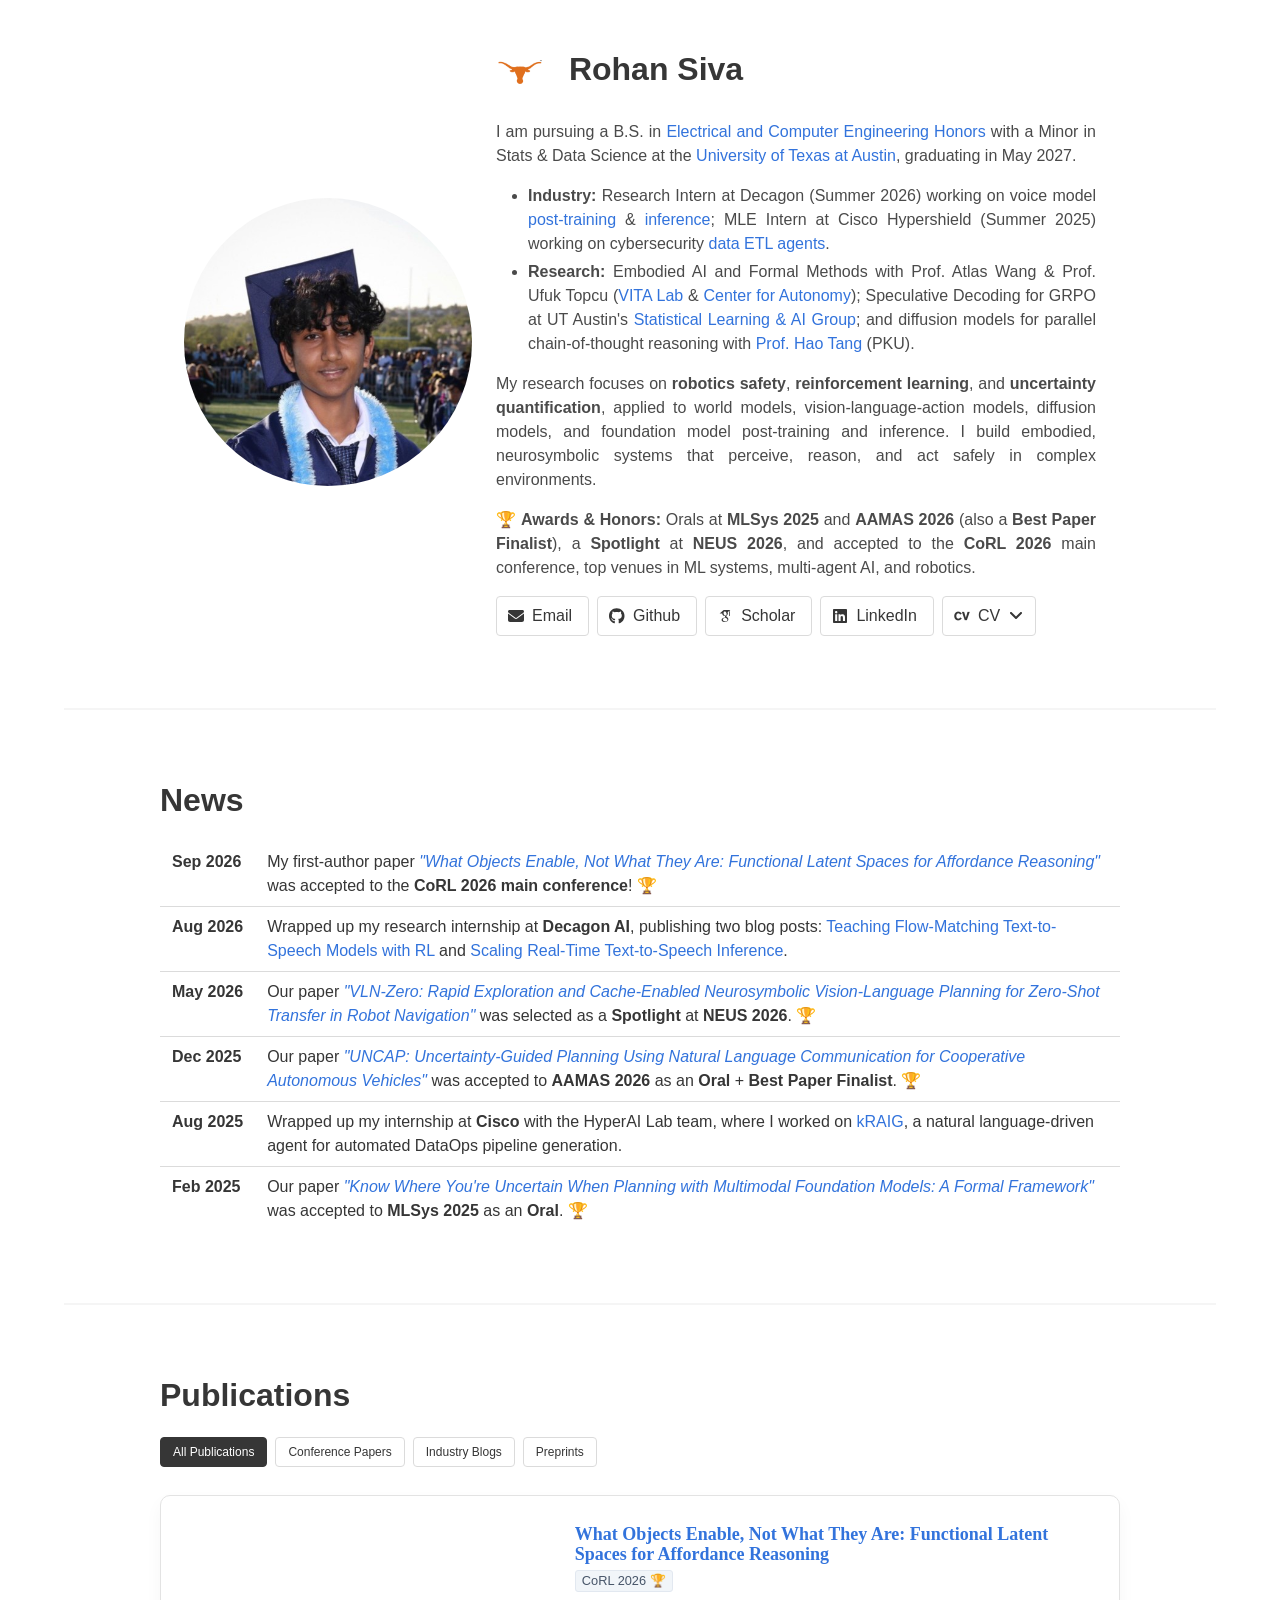
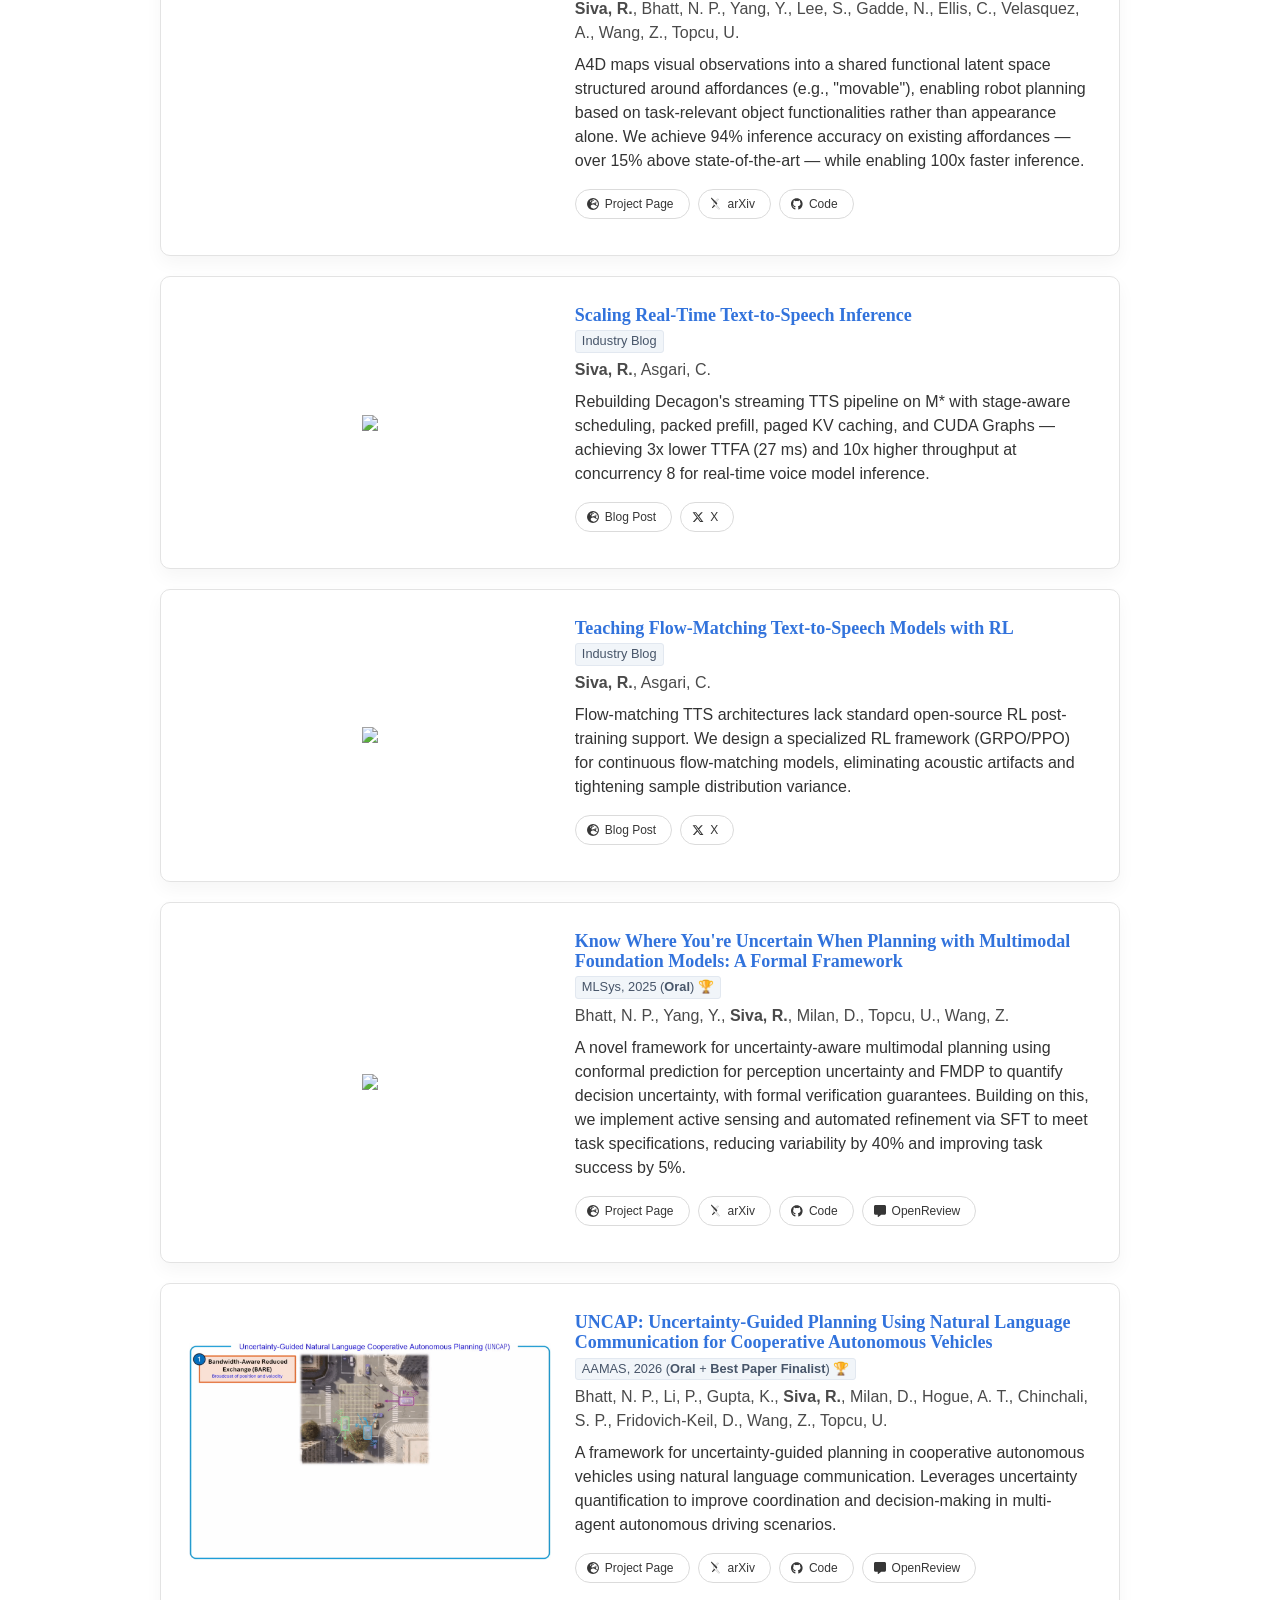
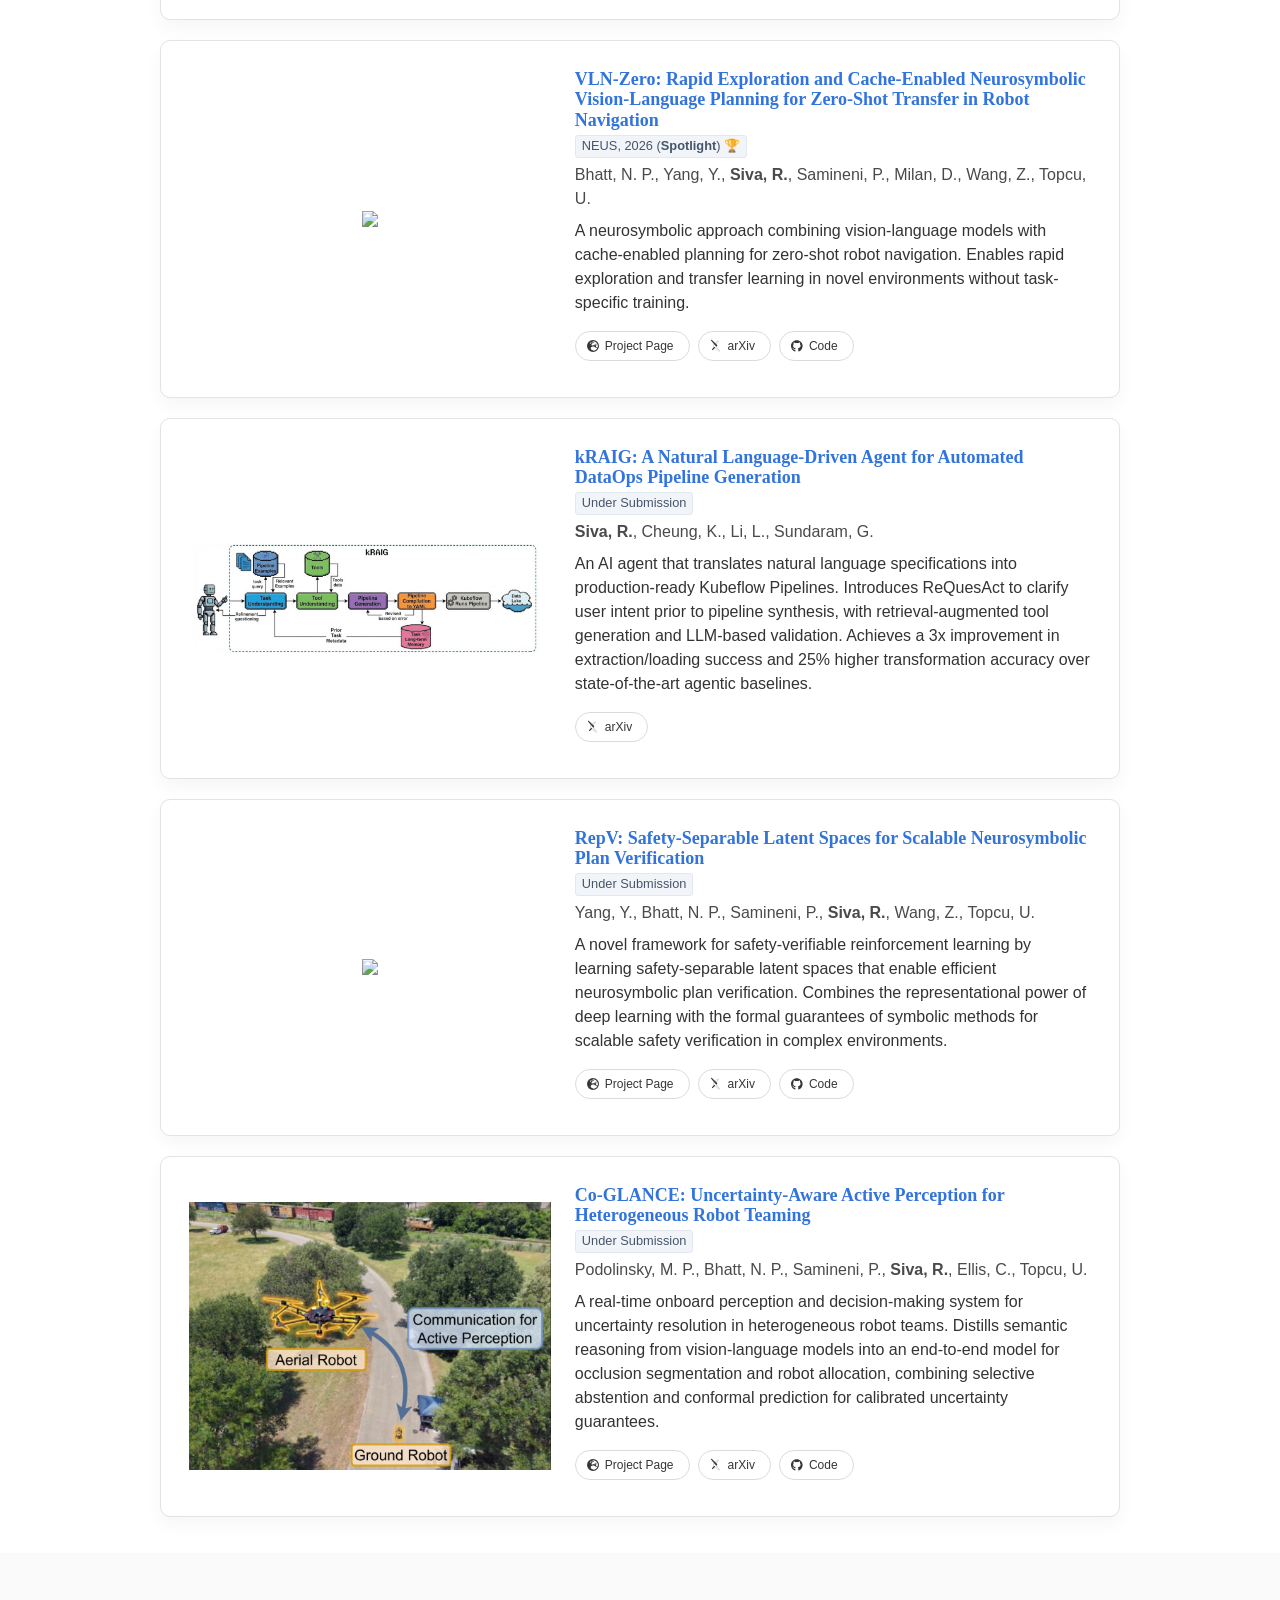
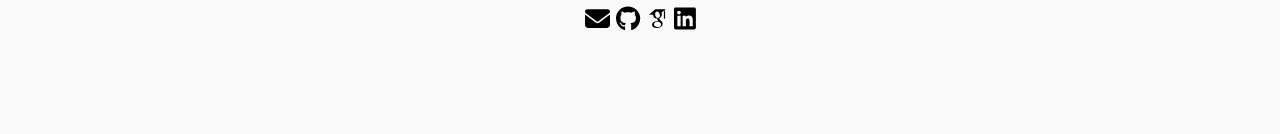
==== commit 4f0dc398: "Add Awards & Honors summary to hero section Highlights Orals at MLSys 2025 and AAMAS 2026, Best Pape" ====
--- a/index.html
+++ b/index.html
@@ -80,6 +80,12 @@
               applied to world models, vision-language-action models, diffusion models, and foundation model
               post-training and inference. I build embodied, neurosymbolic systems that perceive, reason, and act
               safely in complex environments.
+            </p>
+
+            <p>
+              🏆 <b>Awards & Honors:</b> Orals at <b>MLSys 2025</b> and <b>AAMAS 2026</b> (also a <b>Best Paper
+                Finalist</b>), a <b>Spotlight</b> at <b>NEUS 2026</b>, and accepted to the <b>CoRL 2026</b> main
+              conference, top venues in ML systems, multi-agent AI, and robotics.
             </p>
 
             <div class="buttons">
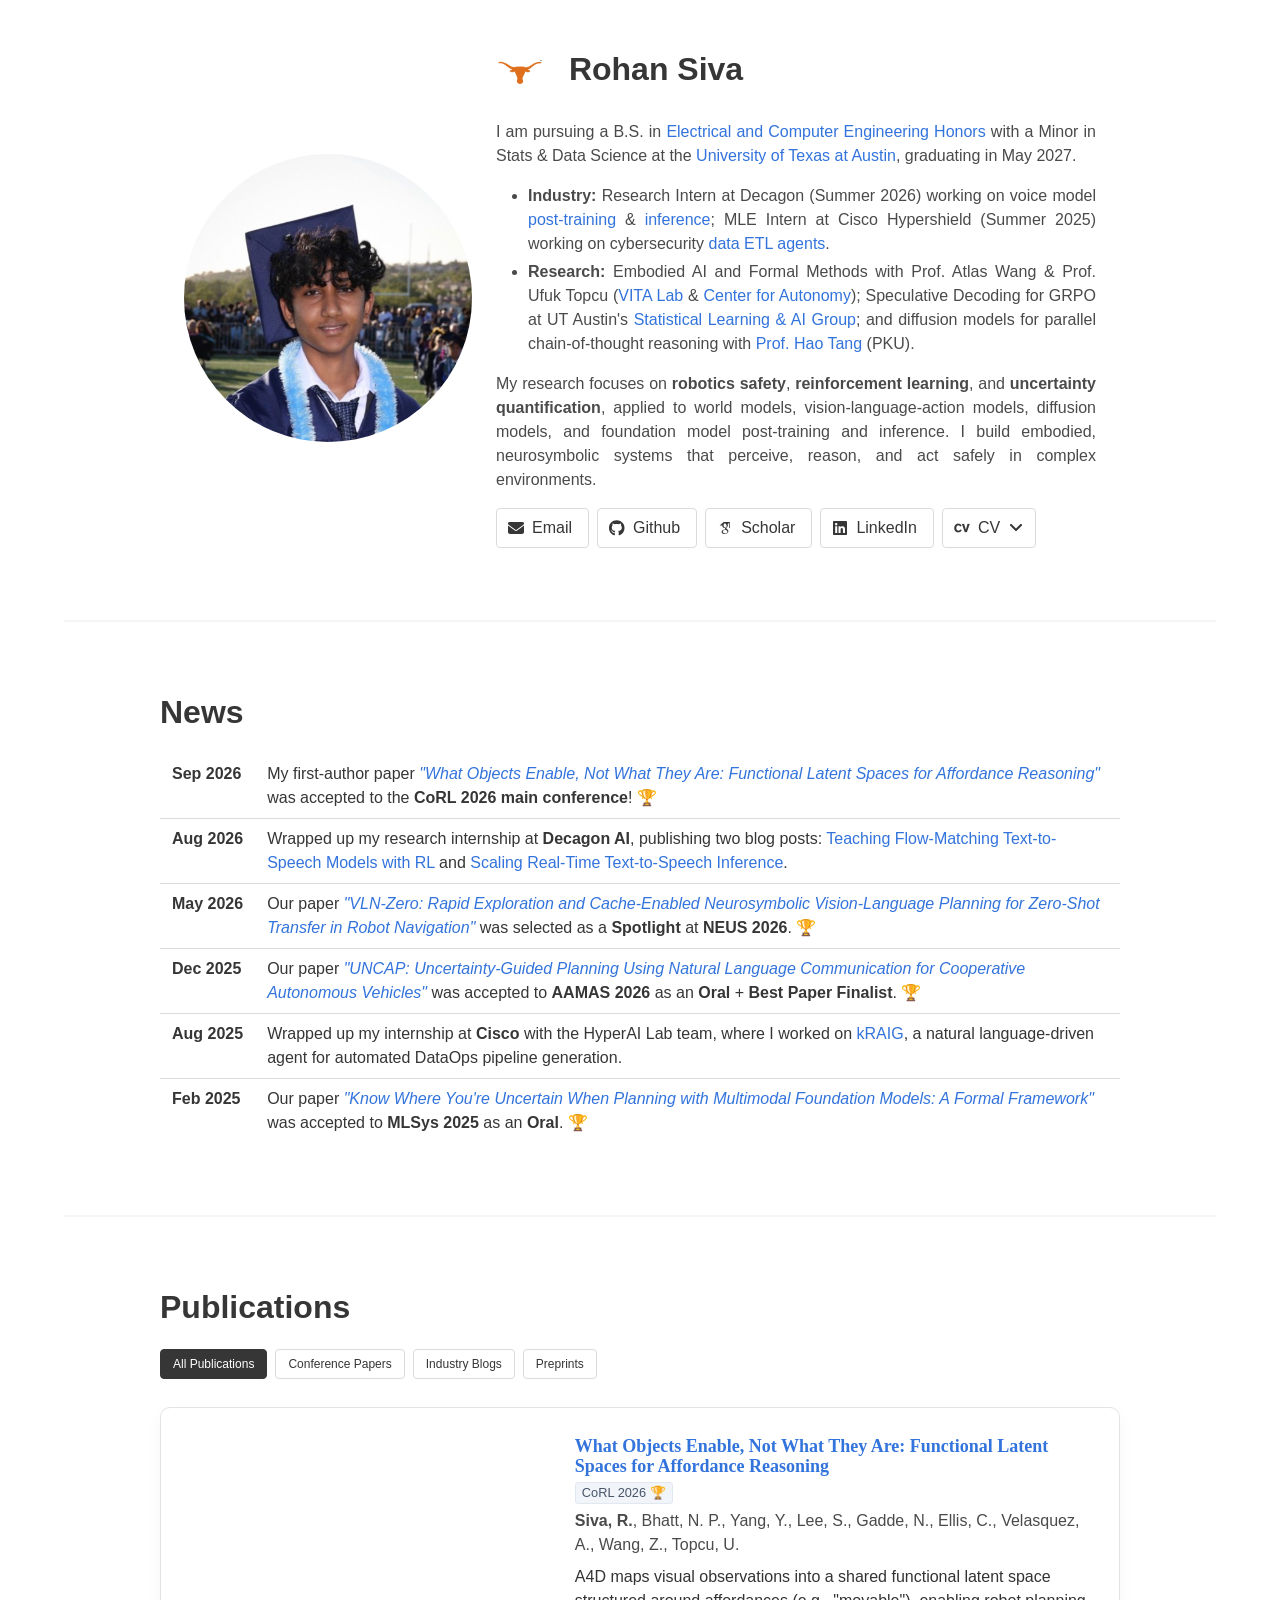
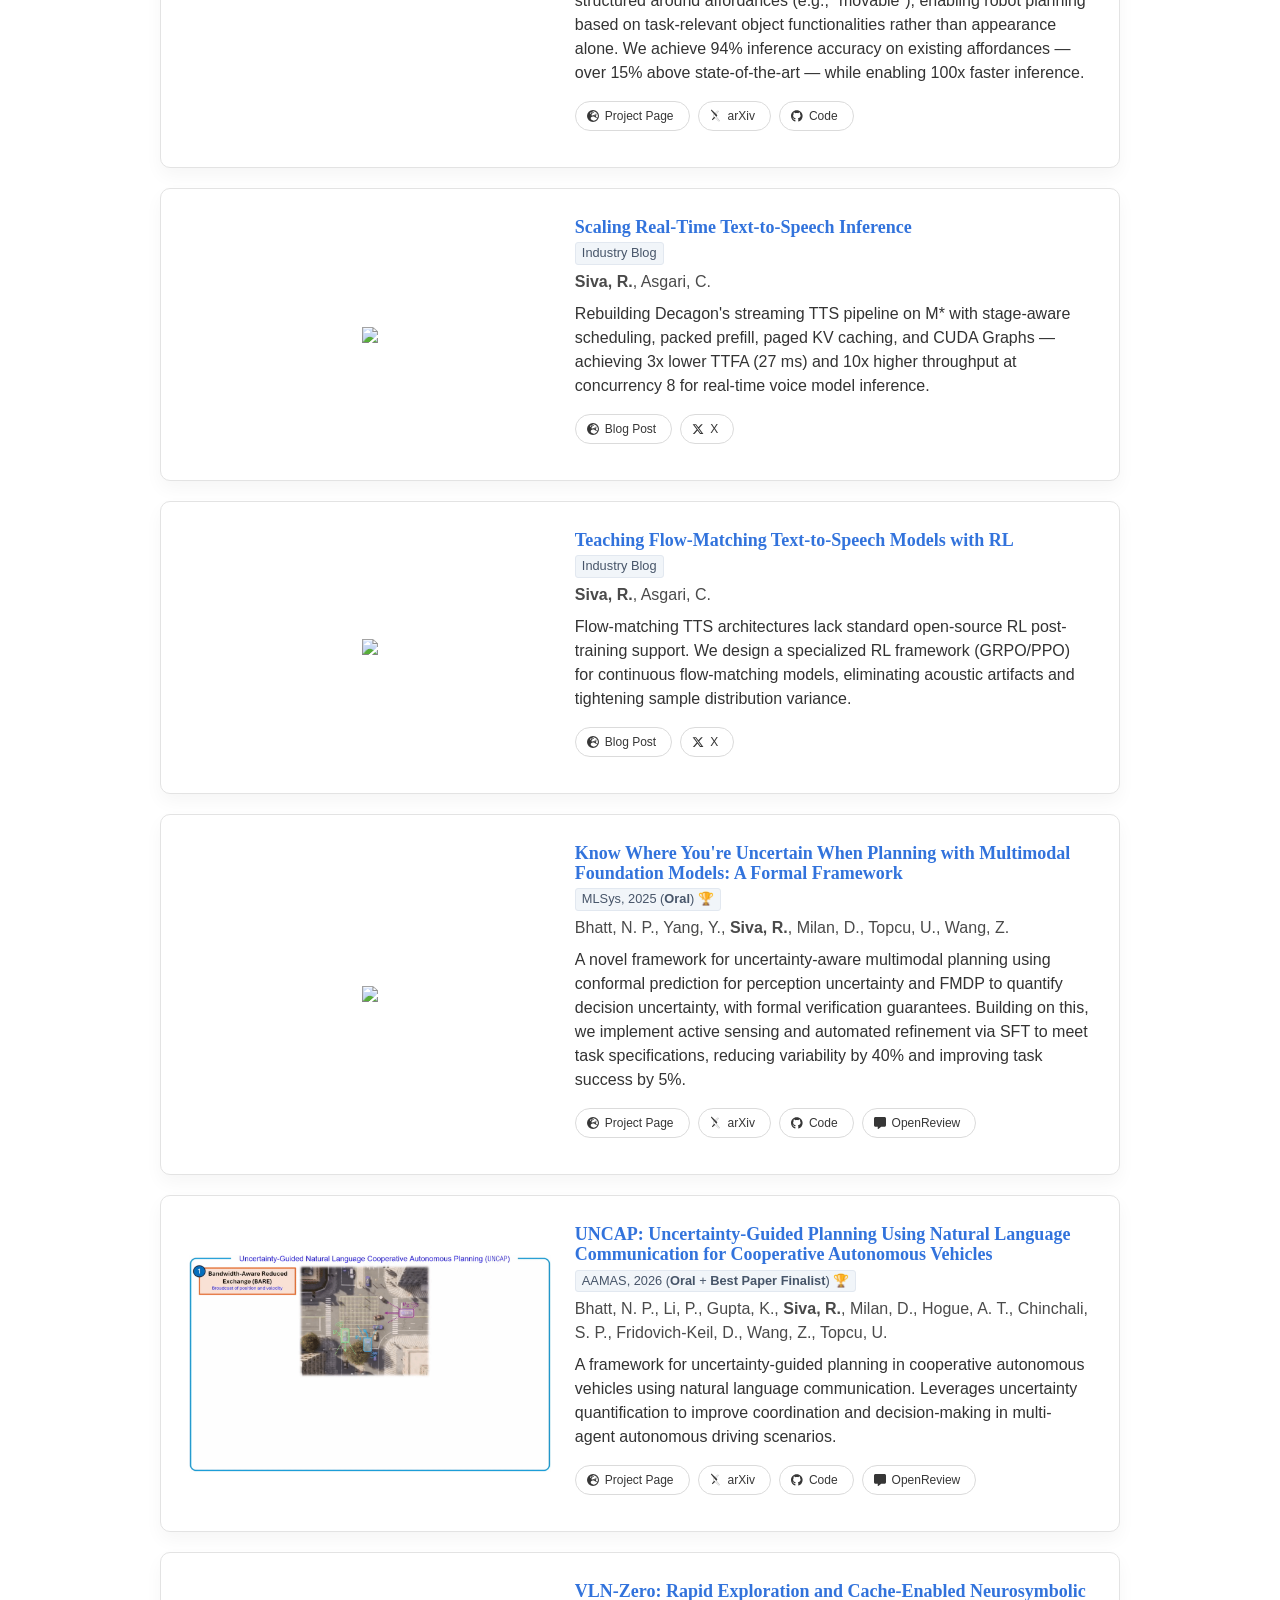
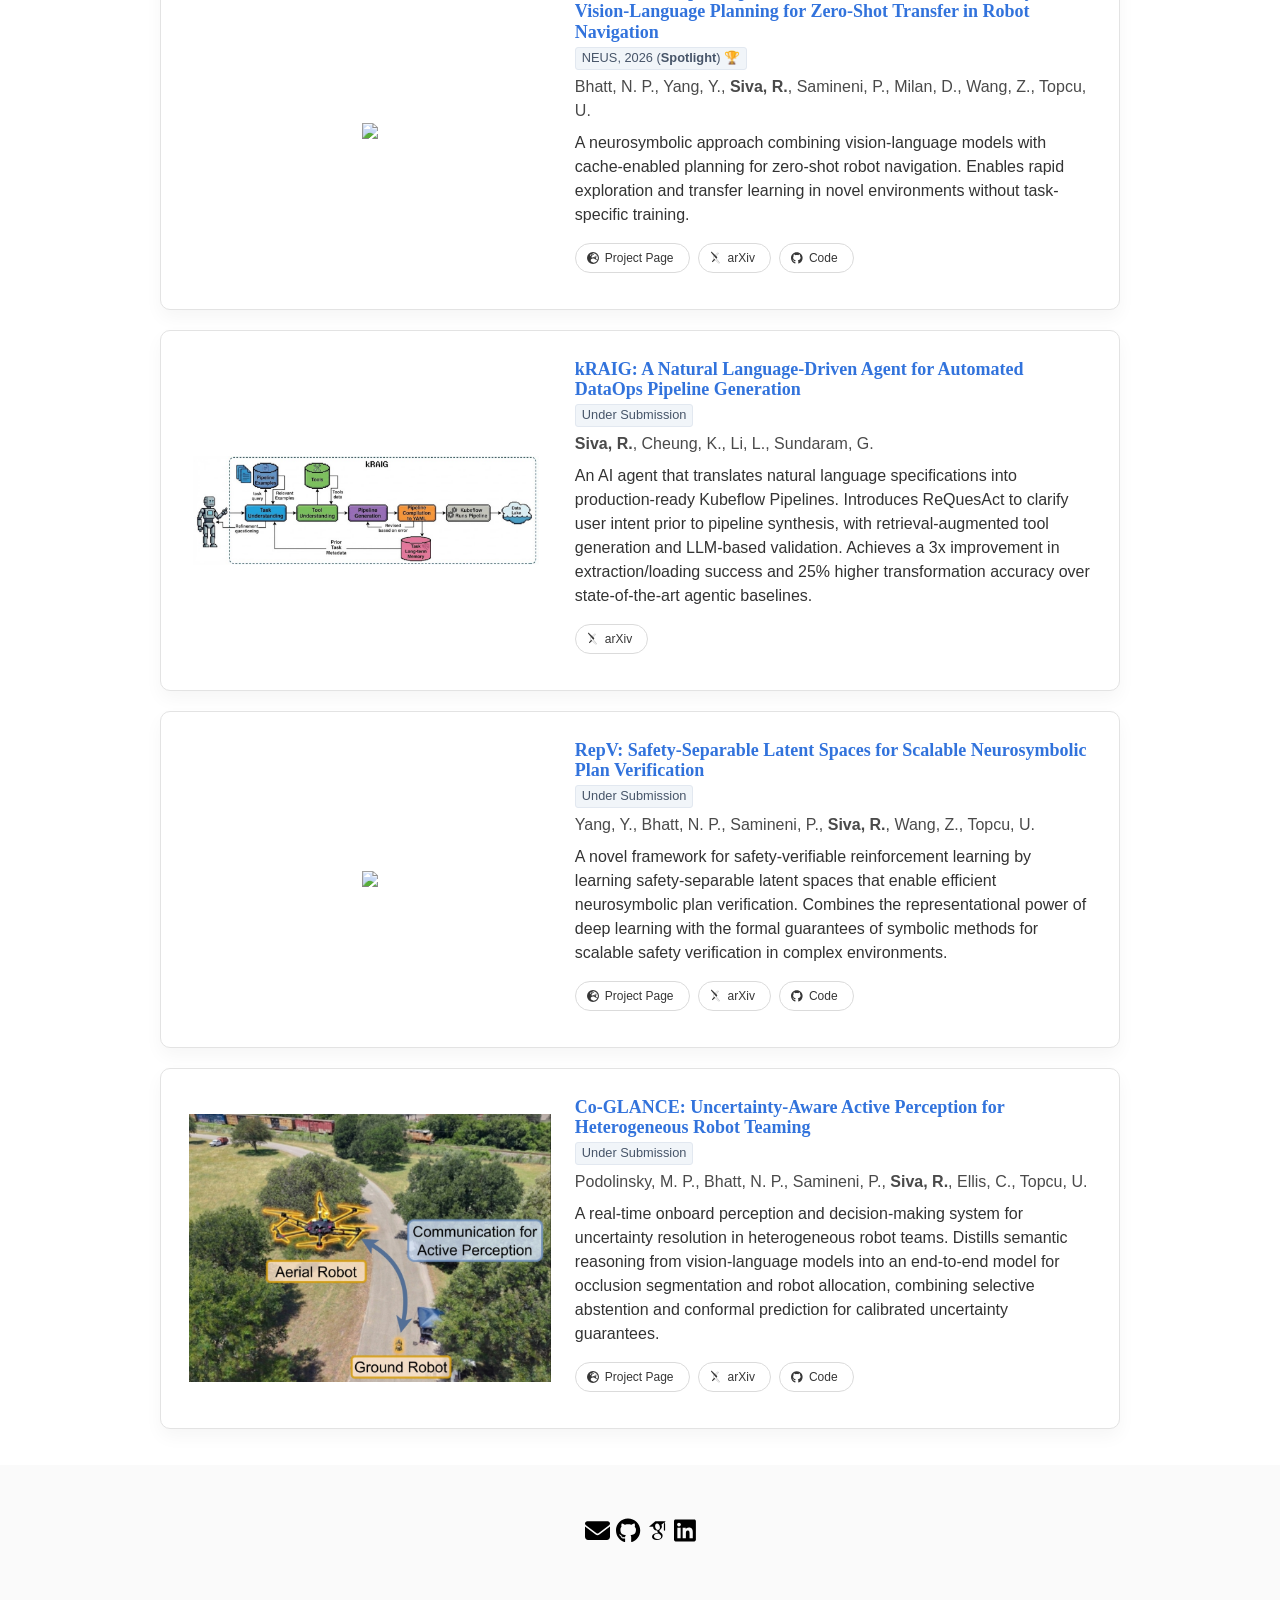
==== commit c415c326: "Remove Awards & Honors summary from hero section Co-Authored-By: Claude Opus 4.8 <noreply@anthropic." ====
--- a/index.html
+++ b/index.html
@@ -80,12 +80,6 @@
               applied to world models, vision-language-action models, diffusion models, and foundation model
               post-training and inference. I build embodied, neurosymbolic systems that perceive, reason, and act
               safely in complex environments.
-            </p>
-
-            <p>
-              🏆 <b>Awards & Honors:</b> Orals at <b>MLSys 2025</b> and <b>AAMAS 2026</b> (also a <b>Best Paper
-                Finalist</b>), a <b>Spotlight</b> at <b>NEUS 2026</b>, and accepted to the <b>CoRL 2026</b> main
-              conference, top venues in ML systems, multi-agent AI, and robotics.
             </p>
 
             <div class="buttons">
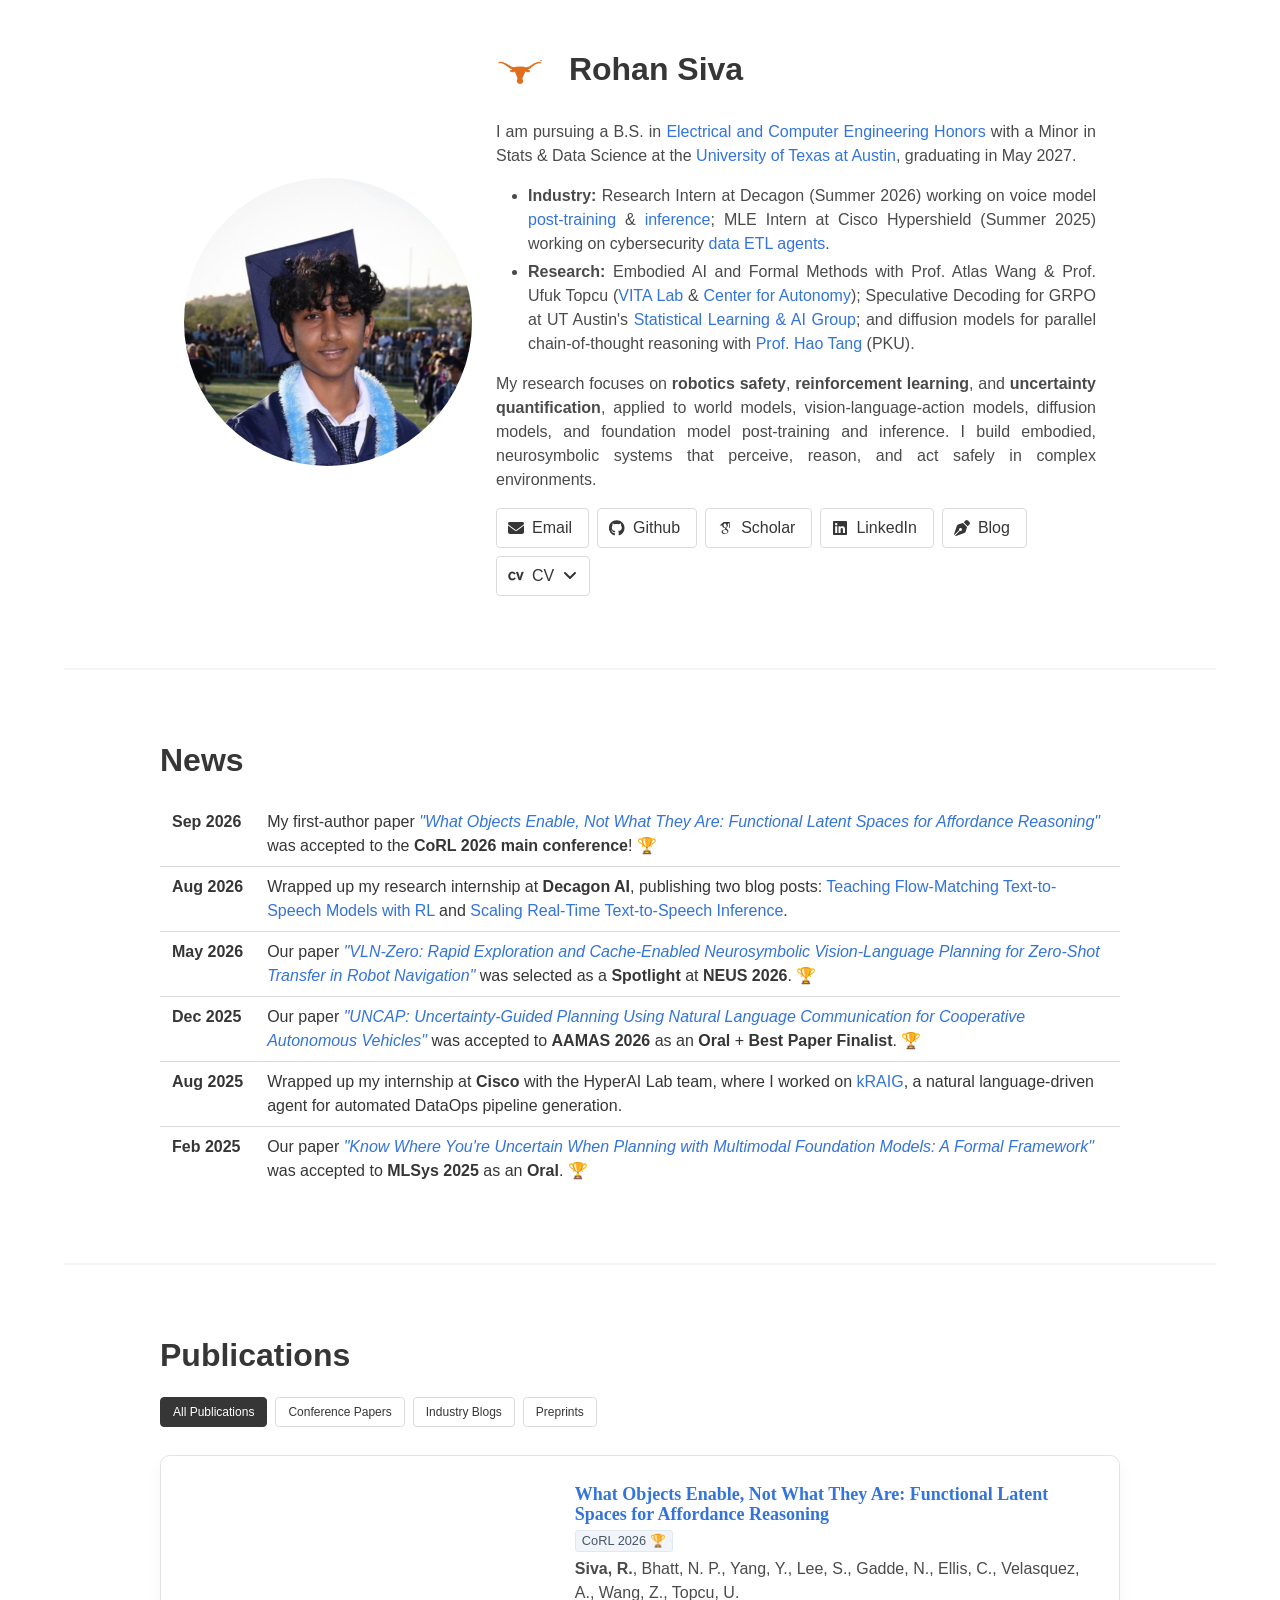
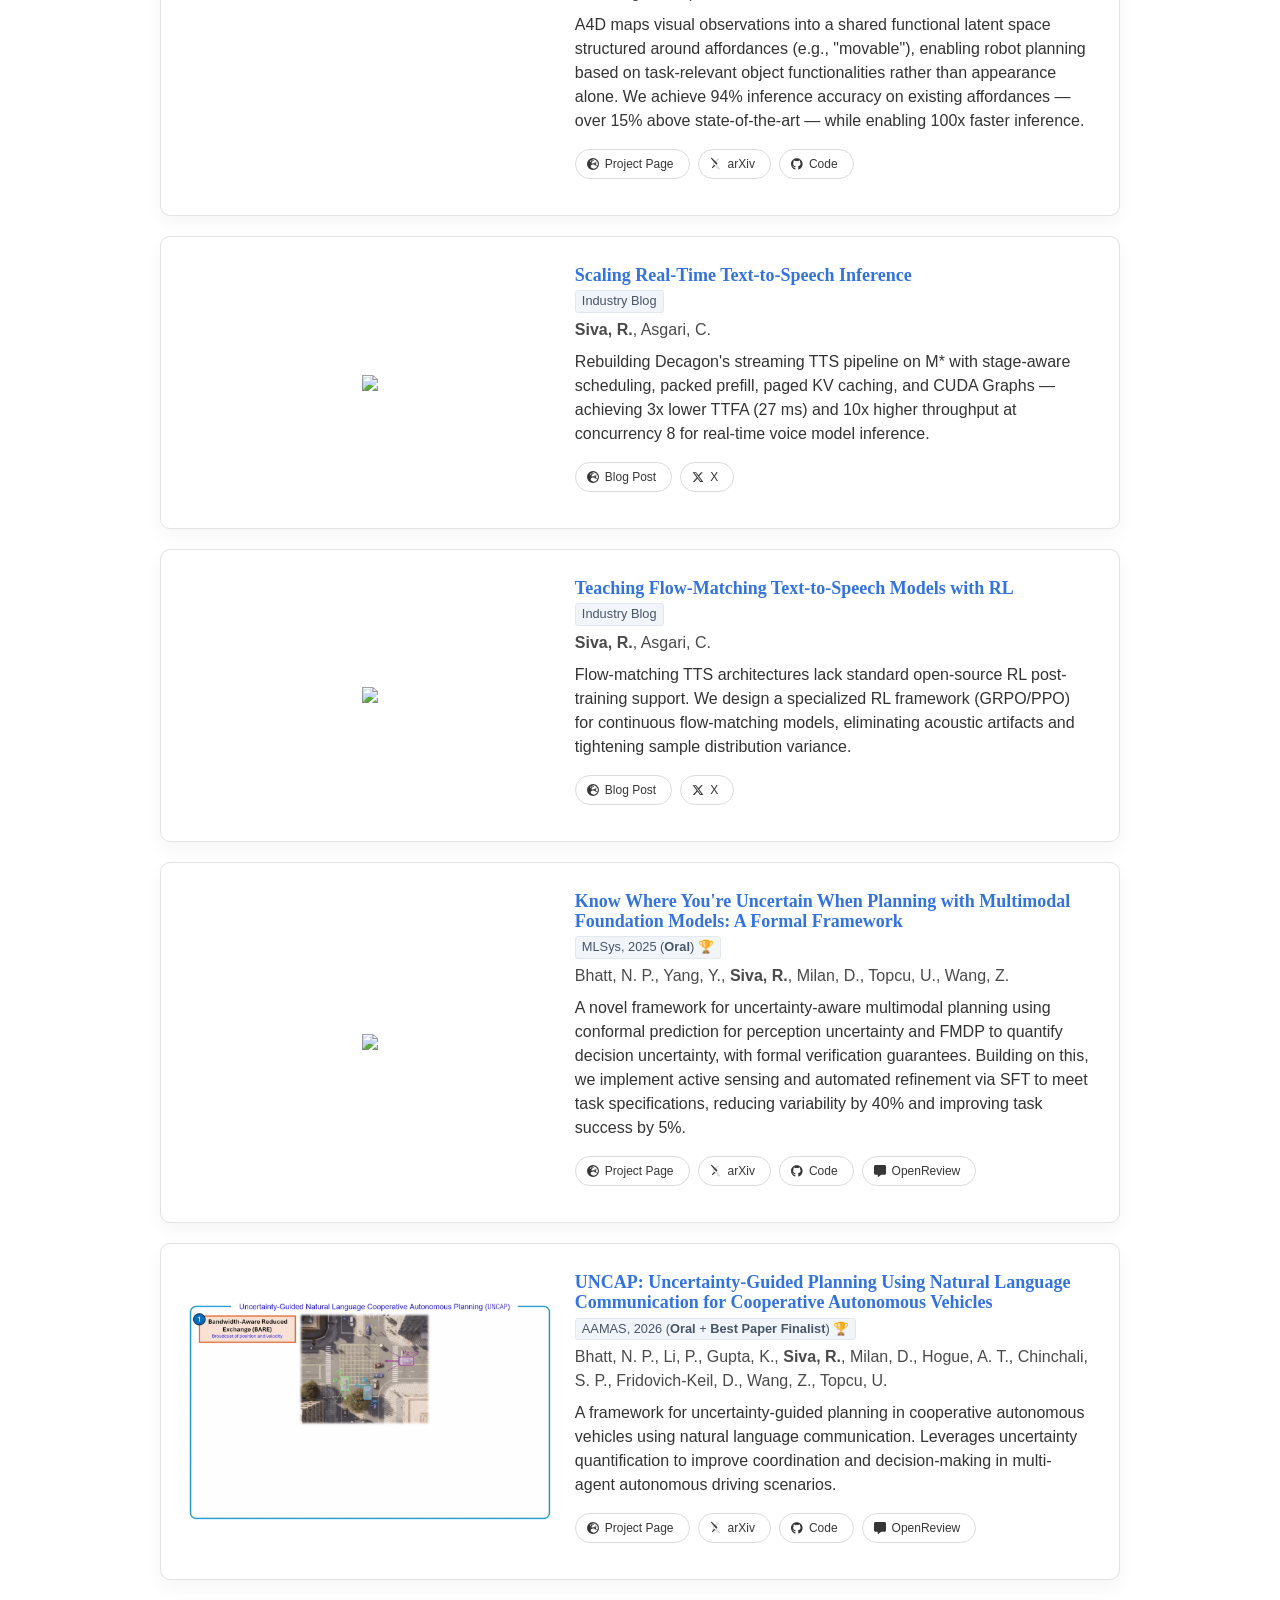
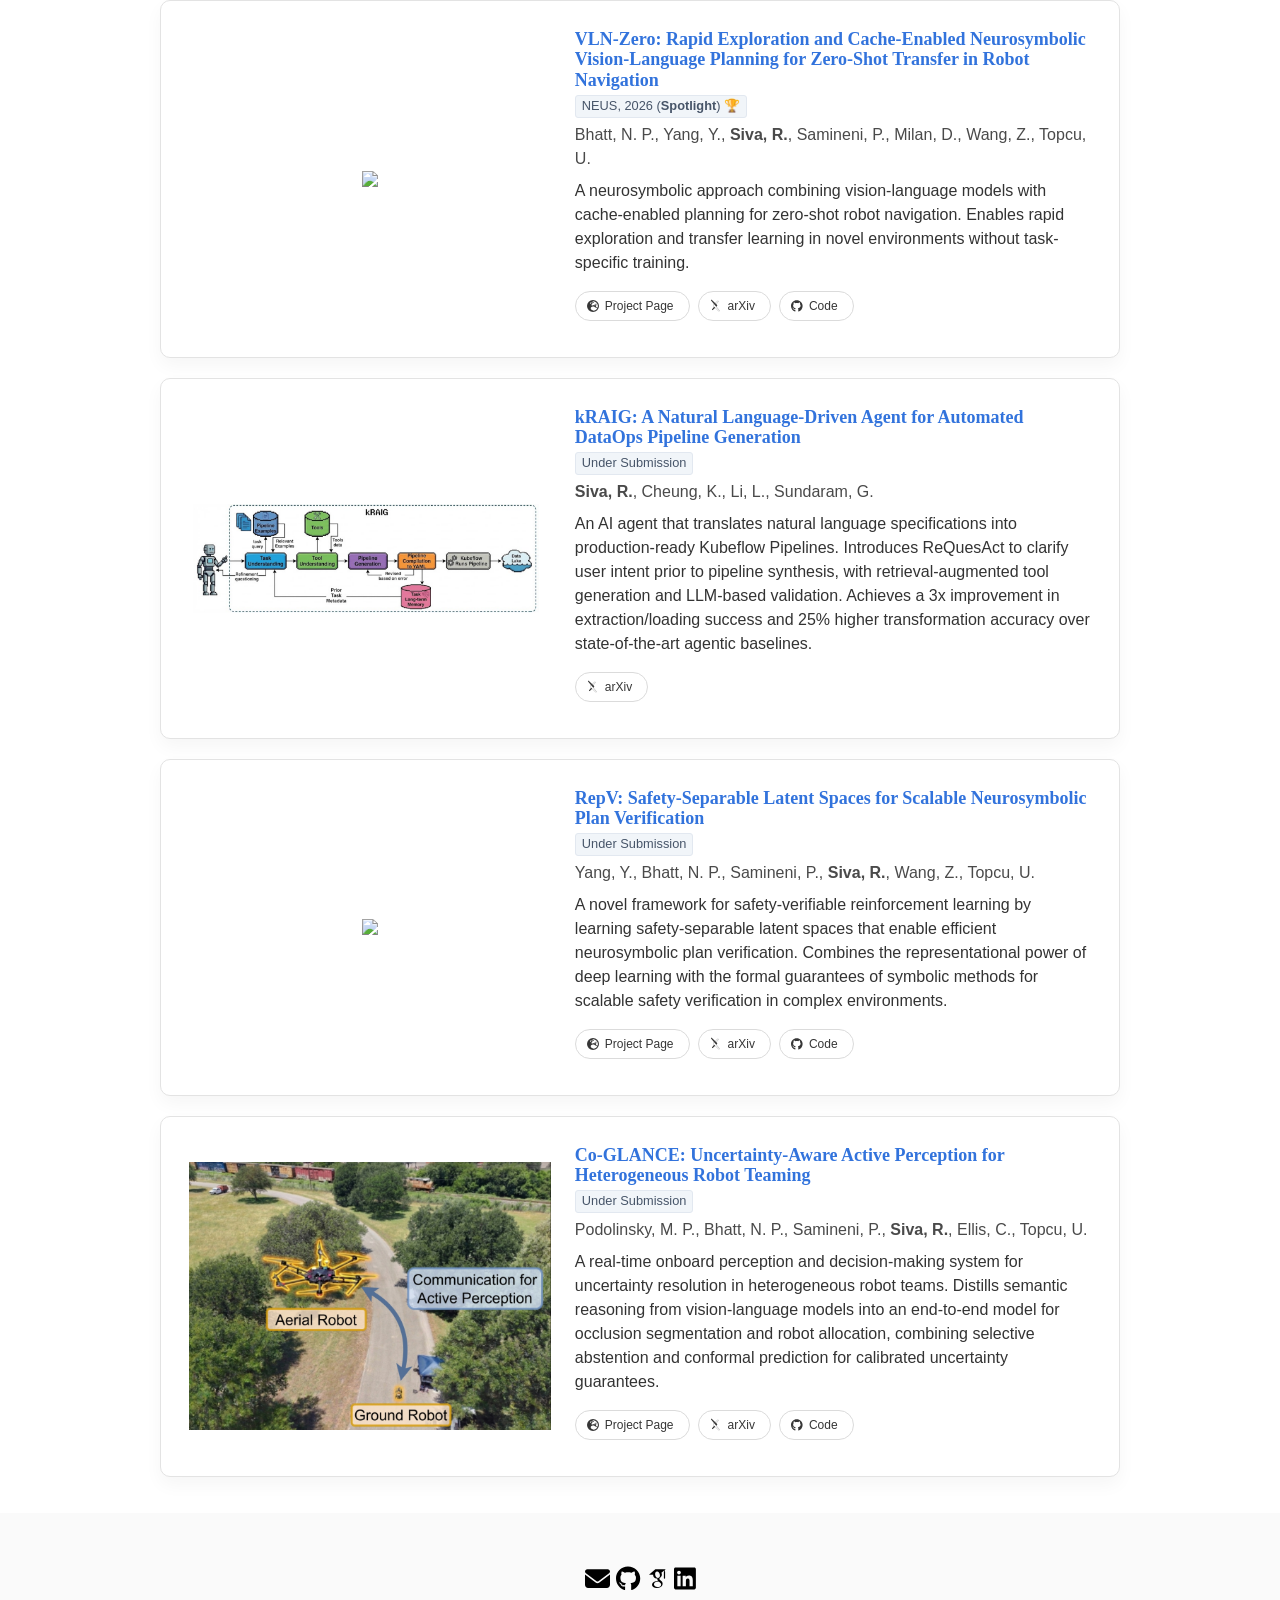
==== commit 41288f36: "Add blog section with post on attention sinks in diffusion transformers - /blog/: listing page in th" ====
--- a/index.html
+++ b/index.html
@@ -101,6 +101,11 @@
               <a class="external-link button" href="https://www.linkedin.com/in/rohan-siva">
                 <span class="icon"><i class="fa-brands fa-linkedin"></i></span>
                 <span>LinkedIn</span>
+              </a>
+
+              <a class="button" href="blog/">
+                <span class="icon"><i class="fas fa-pen-nib"></i></span>
+                <span>Blog</span>
               </a>
 
               <div class="dropdown is-hoverable">
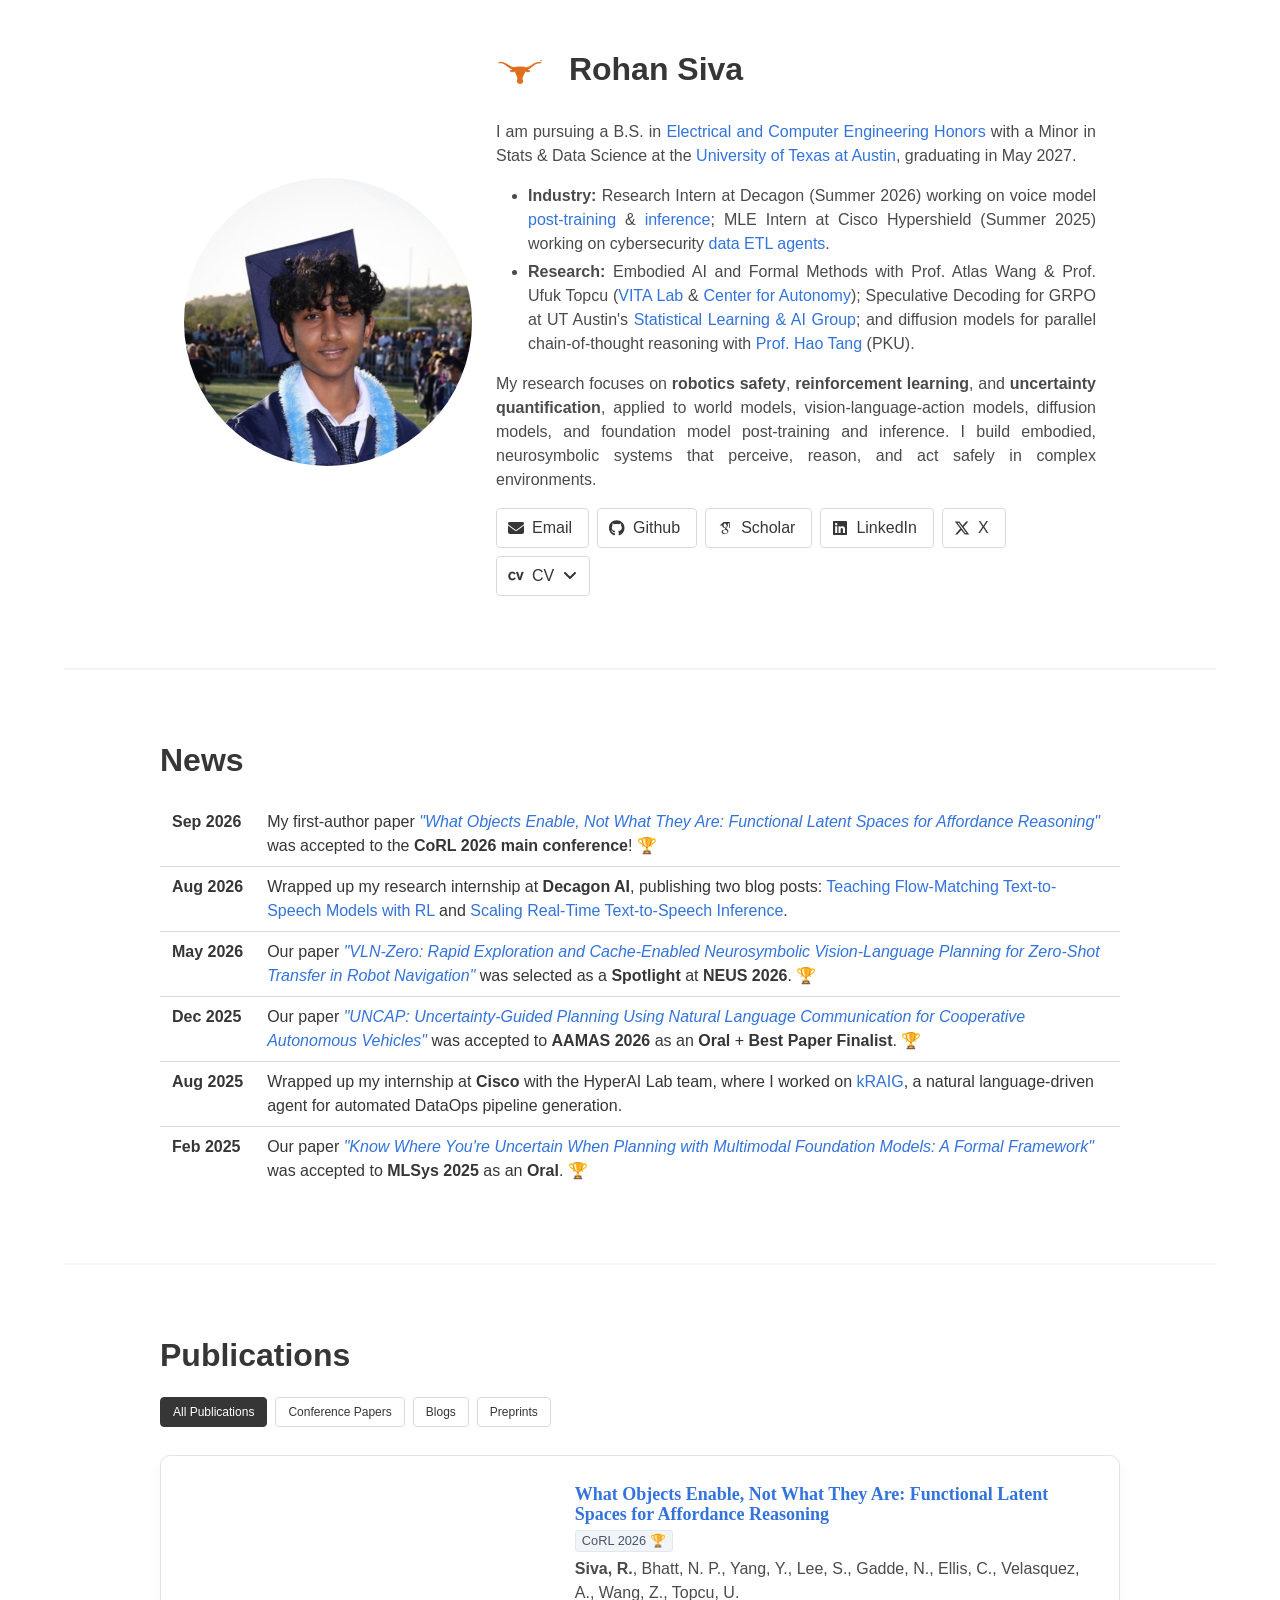
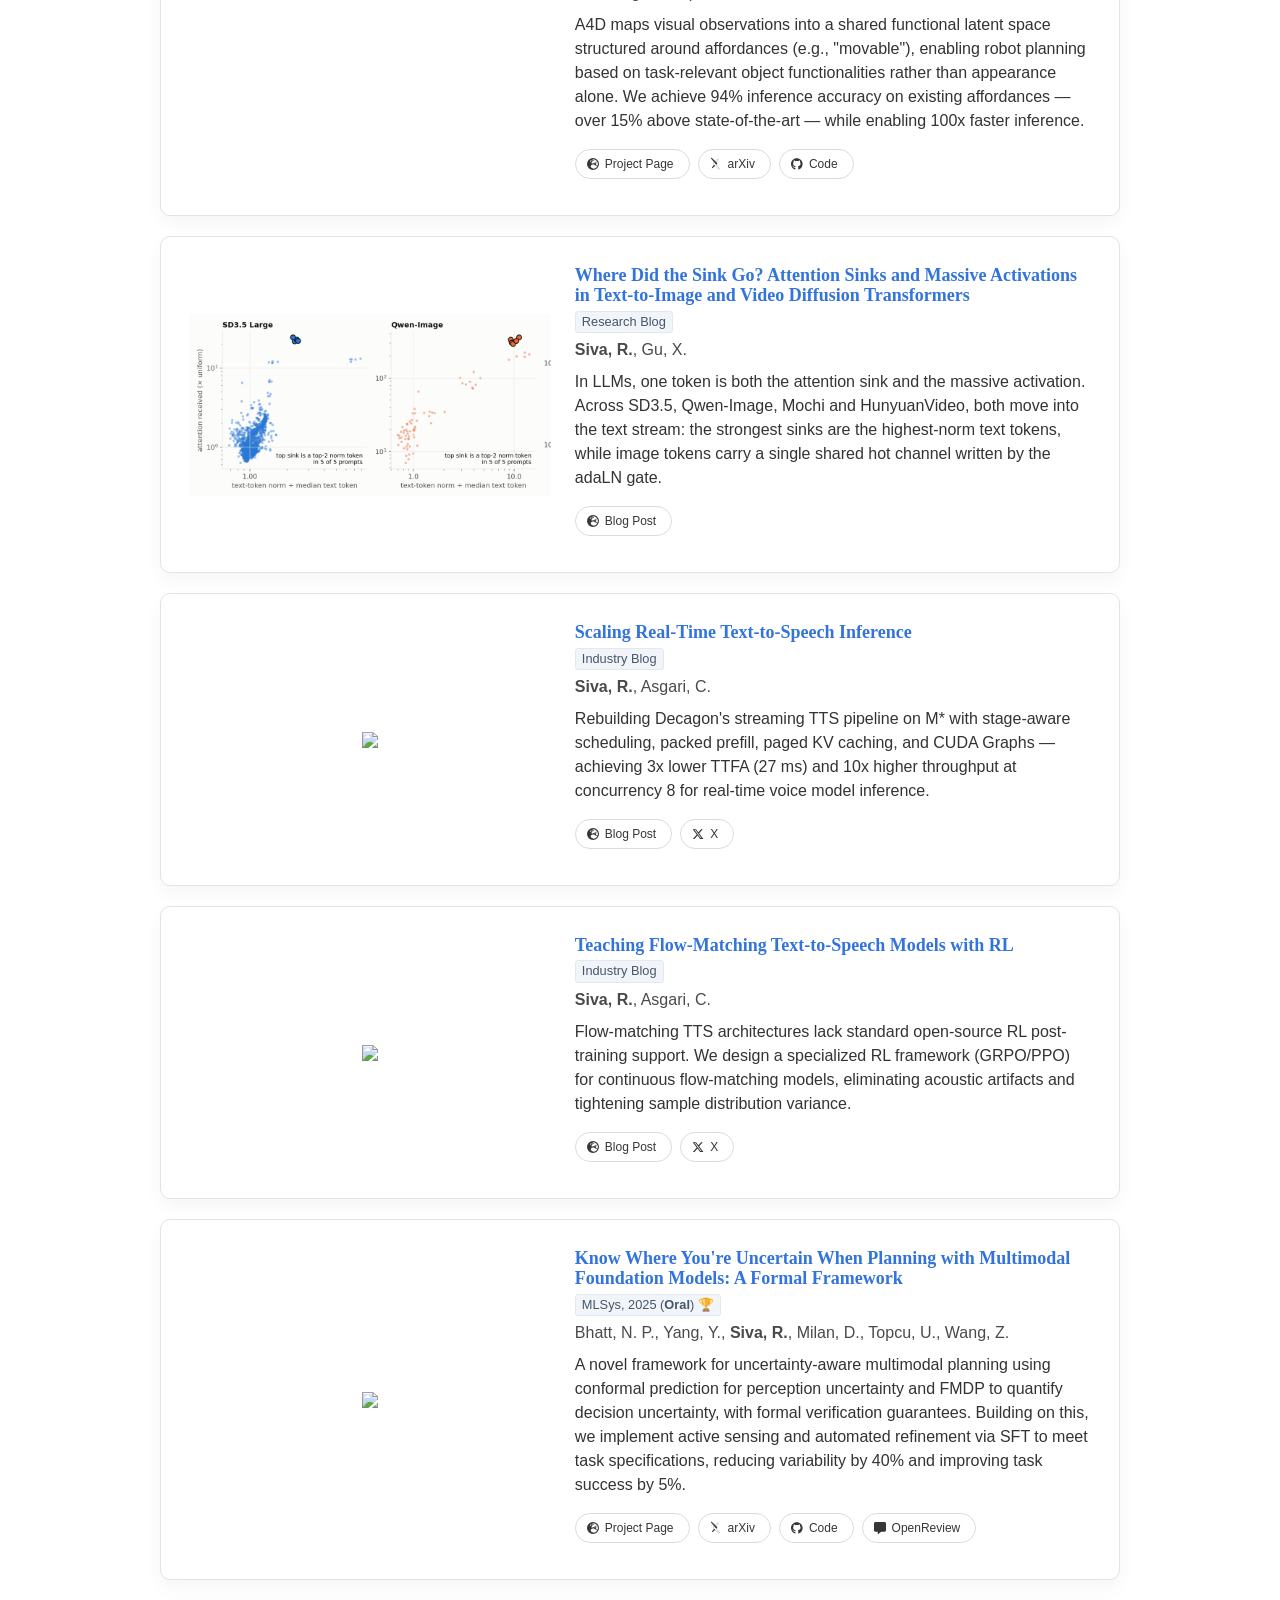
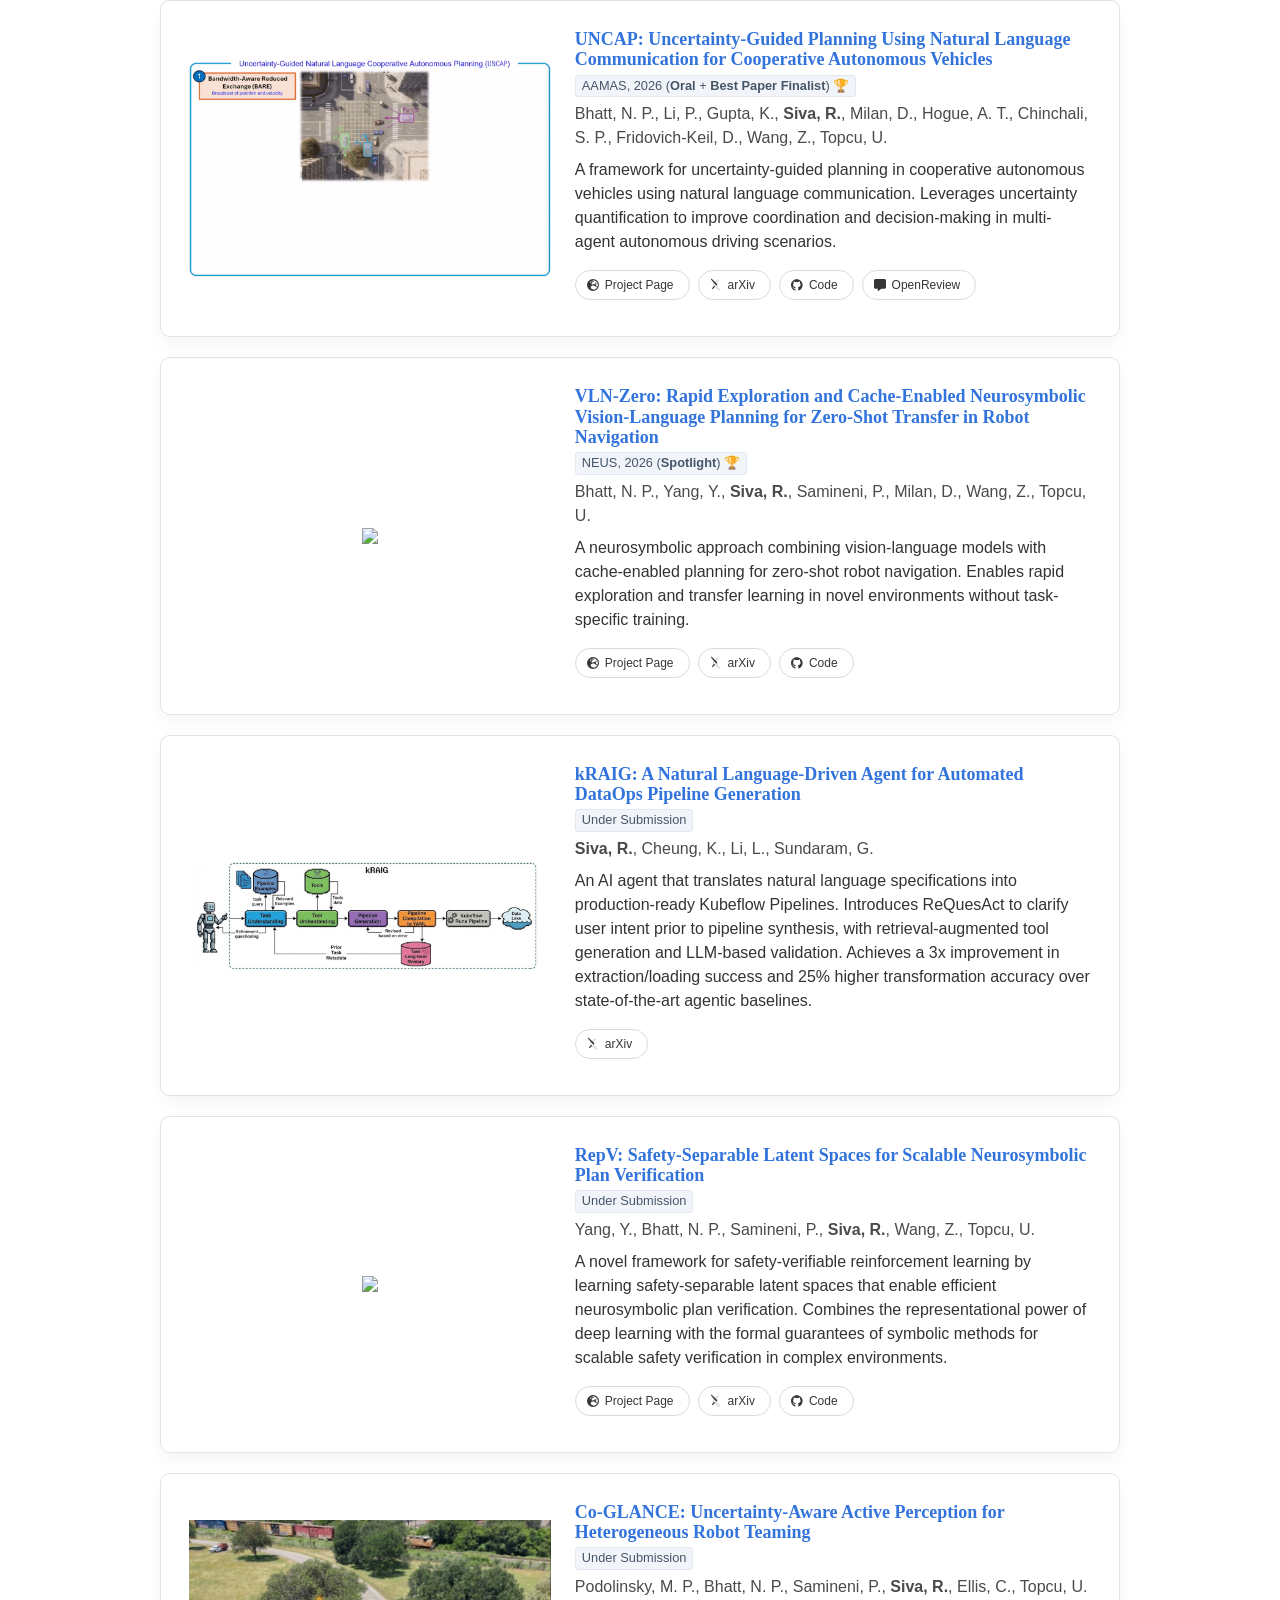
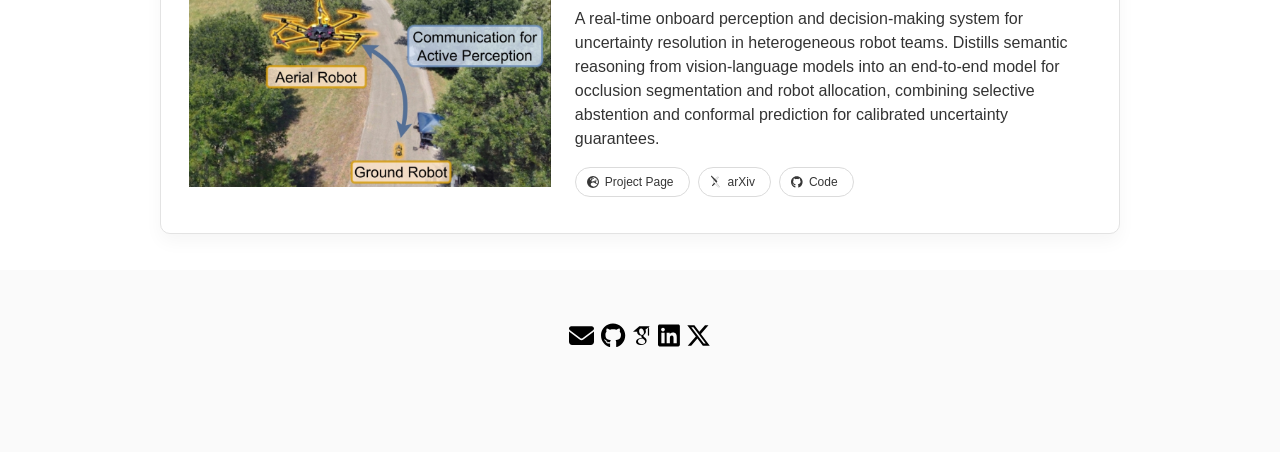
==== commit 9e378813: "Link X profile; list blog post under Publications - Replace the hero Blog button with an X (x.com/_r" ====
--- a/index.html
+++ b/index.html
@@ -103,9 +103,9 @@
                 <span>LinkedIn</span>
               </a>
 
-              <a class="button" href="blog/">
-                <span class="icon"><i class="fas fa-pen-nib"></i></span>
-                <span>Blog</span>
+              <a class="external-link button" href="https://x.com/_rsiva">
+                <span class="icon"><i class="fa-brands fa-x-twitter"></i></span>
+                <span>X</span>
               </a>
 
               <div class="dropdown is-hoverable">
@@ -211,7 +211,7 @@
         <button class="button is-small publication-filter-btn is-active" data-filter="all">All
           Publications</button>
         <button class="button is-small publication-filter-btn" data-filter="conference">Conference Papers</button>
-        <button class="button is-small publication-filter-btn" data-filter="industry">Industry Blogs</button>
+        <button class="button is-small publication-filter-btn" data-filter="blog">Blogs</button>
         <button class="button is-small publication-filter-btn" data-filter="preprint">Preprints</button>
       </div>
 
@@ -267,8 +267,43 @@
         </div>
       </div>
 
+      <!-- Research blog: attention sinks in diffusion transformers -->
+      <div id="where-did-the-sink-go" class="publication-block columns is-vcentered" data-category="blog">
+        <div class="column is-5">
+          <div class="publication-mouse-animate publication-inner-div">
+            <p class="static" style="display: inline-block;">
+              <img src="blog/where-did-the-sink-go/images/teaser.png" class="publication-teaser"
+                alt="Attention received vs text-token norm in diffusion transformers">
+            </p>
+          </div>
+        </div>
+        <div class="column">
+          <div class="content">
+            <h3 class="publication-title">
+              <a href="blog/where-did-the-sink-go/">
+                Where Did the Sink Go? Attention Sinks and Massive Activations in Text-to-Image and Video Diffusion Transformers
+              </a>
+            </h3>
+            <div class="publication-venue">Research Blog</div>
+            <div class="publication-authors">
+              <span class="author-block author-block-"><b>Siva, R.</b></span>,
+              <span class="author-block author-block-">Gu, X.</span>
+            </div>
+            <p class="publication-description">
+              In LLMs, one token is both the attention sink and the massive activation. Across SD3.5, Qwen-Image, Mochi and HunyuanVideo, both move into the text stream: the strongest sinks are the highest-norm text tokens, while image tokens carry a single shared hot channel written by the adaLN gate.
+            </p>
+            <div class="publication-links buttons">
+              <a class="external-link button is-small is-rounded" href="blog/where-did-the-sink-go/">
+                <span class="icon"><i class="fas fa-globe-europe"></i></span>
+                <span>Blog Post</span>
+              </a>
+            </div>
+          </div>
+        </div>
+      </div>
+
       <!-- Decagon TTS Inference Blog -->
-      <div id="decagon-tts-inference" class="publication-block columns is-vcentered" data-category="industry">
+      <div id="decagon-tts-inference" class="publication-block columns is-vcentered" data-category="blog">
         <div class="column is-5">
           <div class="publication-mouse-animate publication-inner-div">
             <p class="static" style="display: inline-block;">
@@ -306,7 +341,7 @@
       </div>
 
       <!-- Decagon TTS RL Blog -->
-      <div id="decagon-tts-rl" class="publication-block columns is-vcentered" data-category="industry">
+      <div id="decagon-tts-rl" class="publication-block columns is-vcentered" data-category="blog">
         <div class="column is-5">
           <div class="publication-mouse-animate publication-inner-div">
             <p class="static" style="display: inline-block;">
@@ -664,6 +699,10 @@
         <a class="external-link" href="https://www.linkedin.com/in/rohan-siva">
           <i class="fa-brands fa-linkedin"></i>
         </a>
+
+        <a class="external-link" href="https://x.com/_rsiva">
+          <i class="fa-brands fa-x-twitter"></i>
+        </a>
       </div>
     </div>
   </footer>
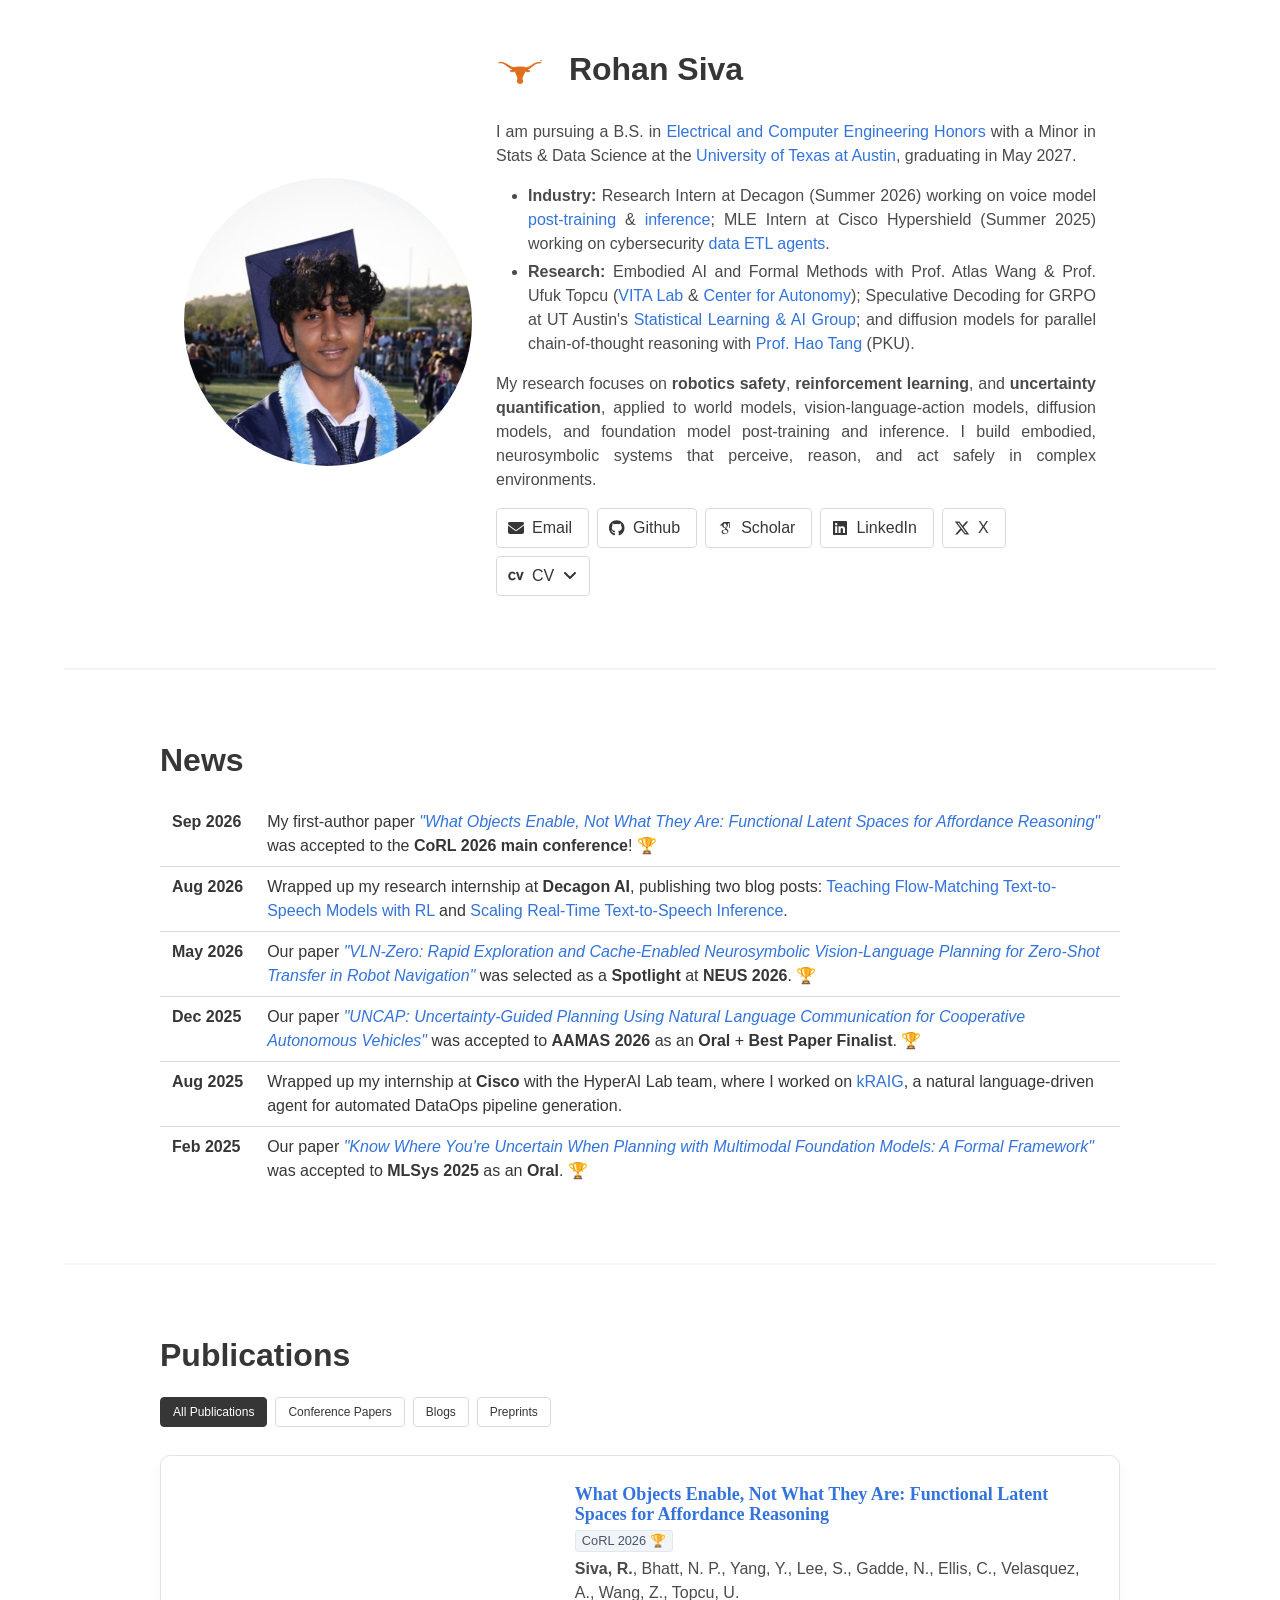
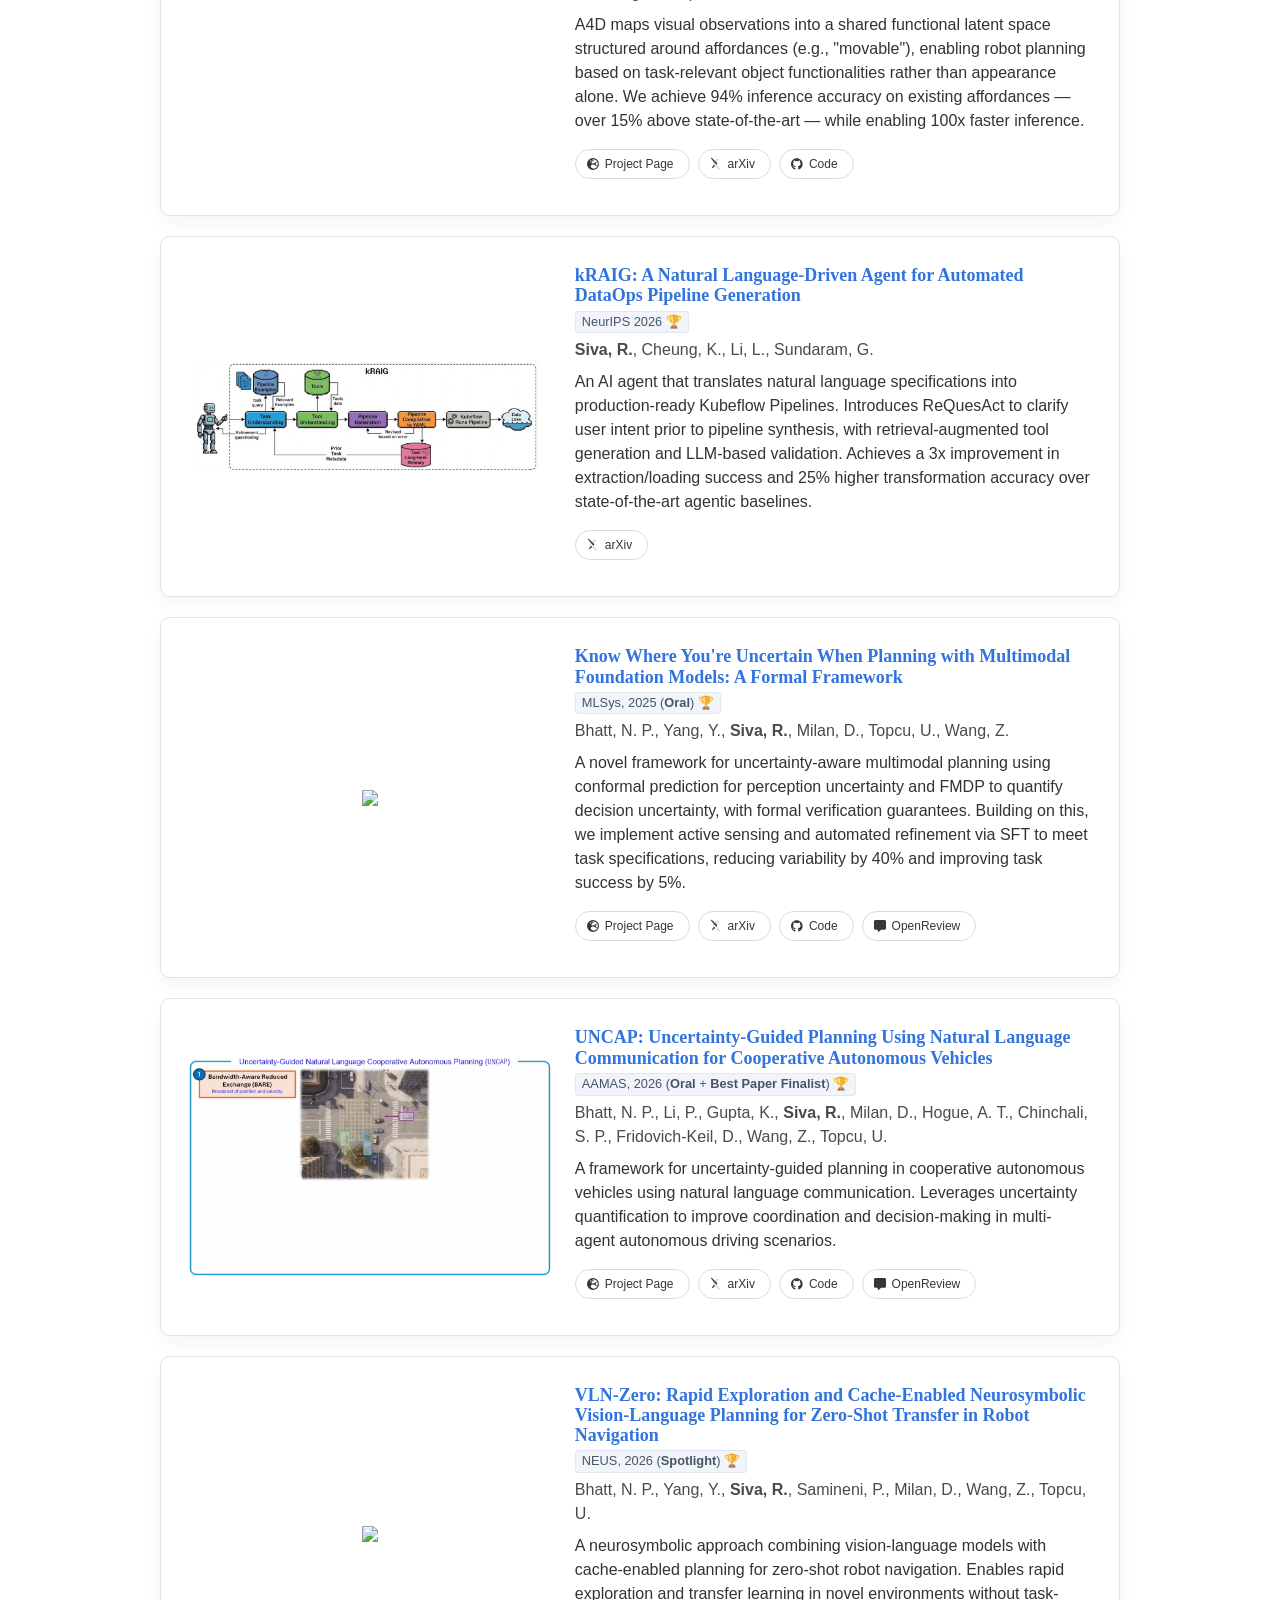
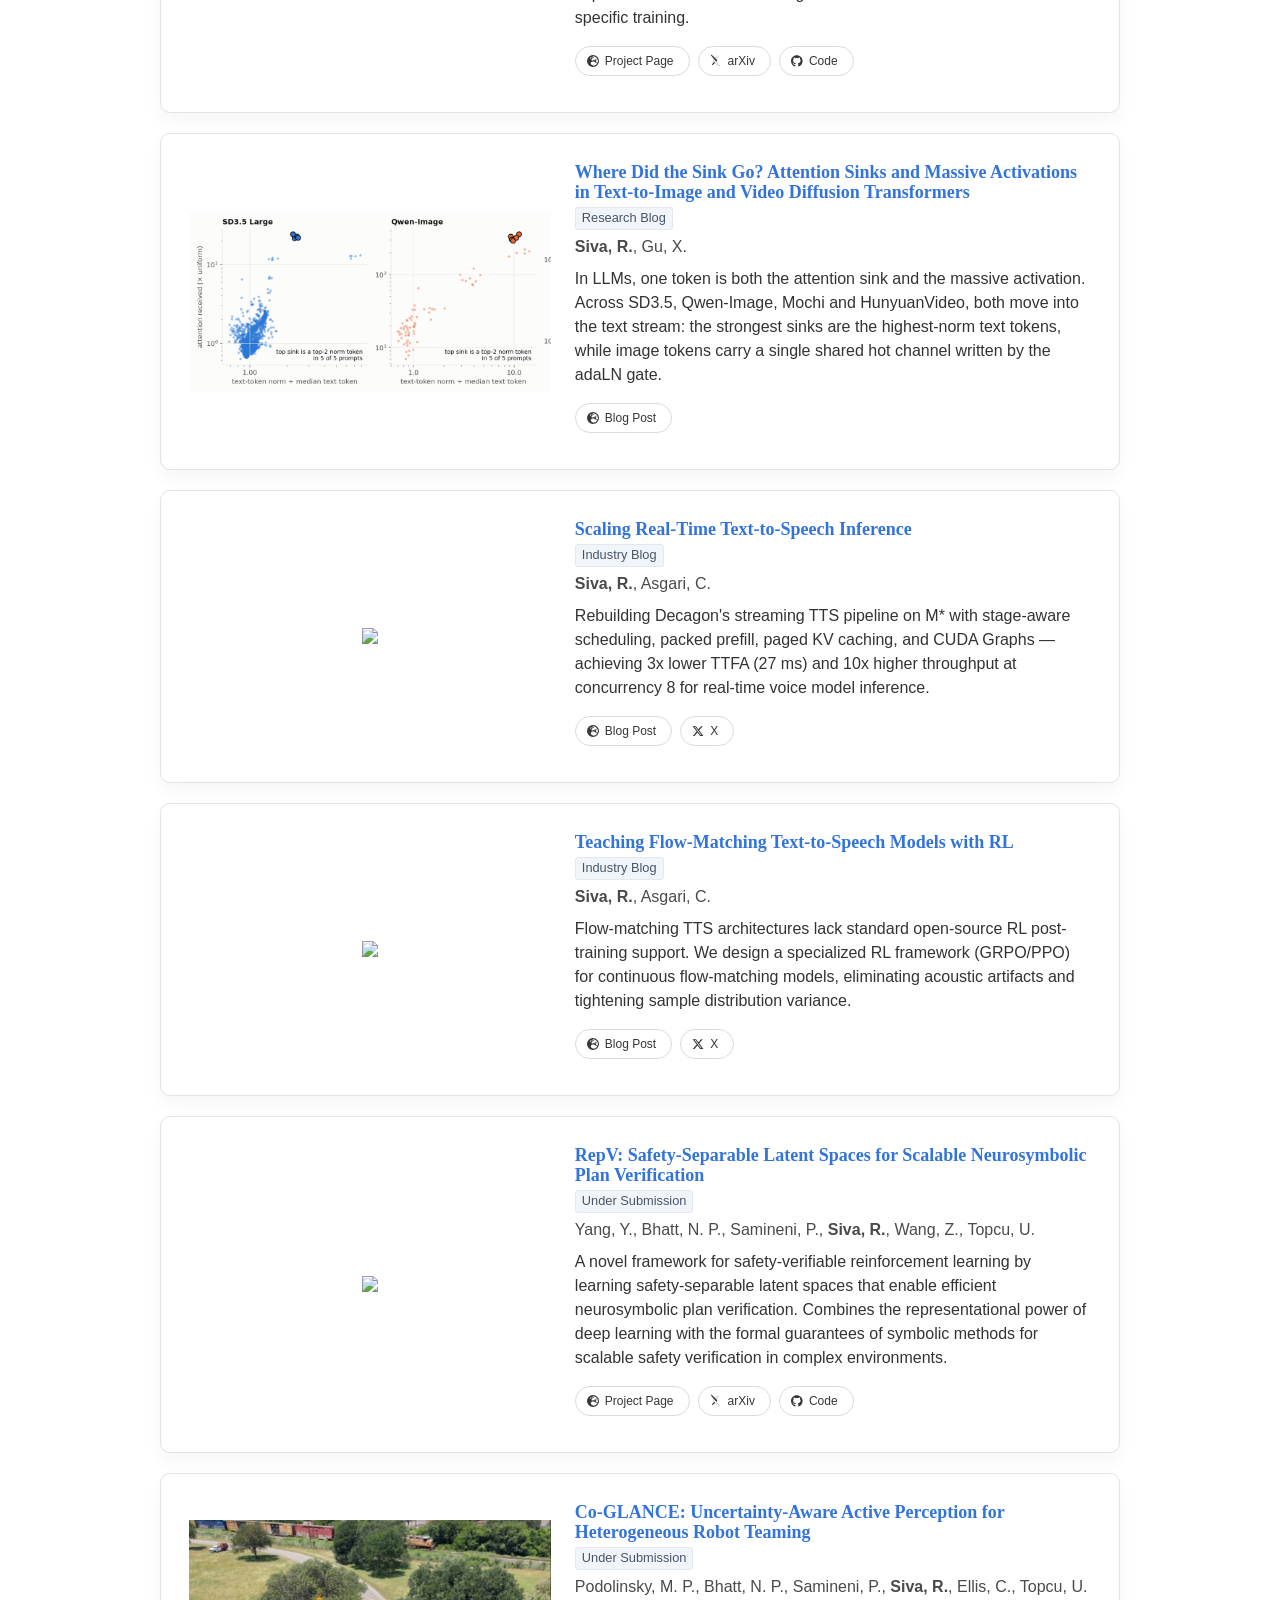
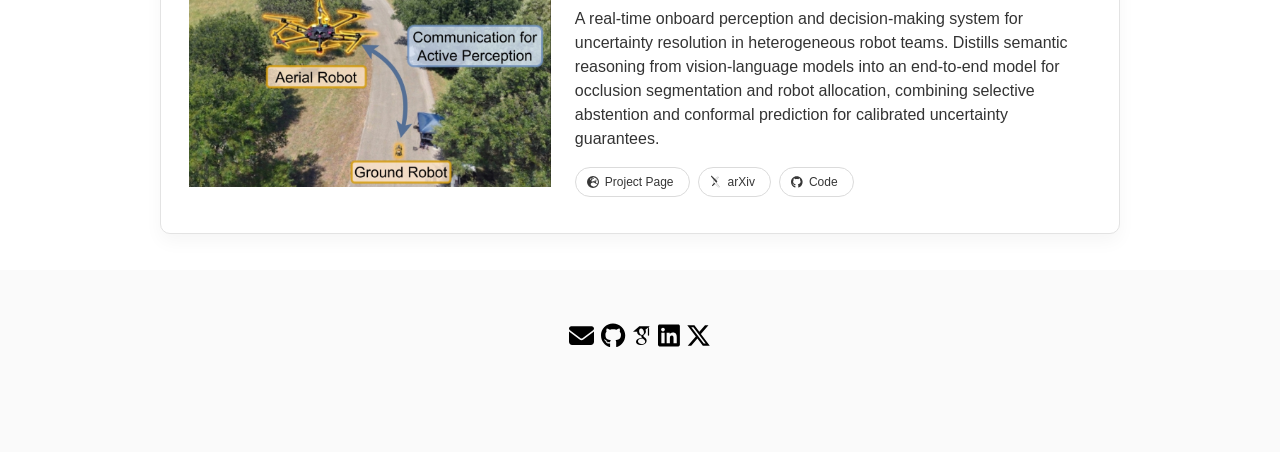
==== commit 01030636: "Move kRAIG to conference papers, reorder publications, update resume - kRAIG accepted to NeurIPS 202" ====
--- a/index.html
+++ b/index.html
@@ -266,112 +266,39 @@
           </div>
         </div>
       </div>
-
-      <!-- Research blog: attention sinks in diffusion transformers -->
-      <div id="where-did-the-sink-go" class="publication-block columns is-vcentered" data-category="blog">
-        <div class="column is-5">
-          <div class="publication-mouse-animate publication-inner-div">
-            <p class="static" style="display: inline-block;">
-              <img src="blog/where-did-the-sink-go/images/teaser.png" class="publication-teaser"
-                alt="Attention received vs text-token norm in diffusion transformers">
-            </p>
-          </div>
-        </div>
-        <div class="column">
-          <div class="content">
-            <h3 class="publication-title">
-              <a href="blog/where-did-the-sink-go/">
-                Where Did the Sink Go? Attention Sinks and Massive Activations in Text-to-Image and Video Diffusion Transformers
-              </a>
-            </h3>
-            <div class="publication-venue">Research Blog</div>
-            <div class="publication-authors">
-              <span class="author-block author-block-"><b>Siva, R.</b></span>,
-              <span class="author-block author-block-">Gu, X.</span>
-            </div>
-            <p class="publication-description">
-              In LLMs, one token is both the attention sink and the massive activation. Across SD3.5, Qwen-Image, Mochi and HunyuanVideo, both move into the text stream: the strongest sinks are the highest-norm text tokens, while image tokens carry a single shared hot channel written by the adaLN gate.
-            </p>
-            <div class="publication-links buttons">
-              <a class="external-link button is-small is-rounded" href="blog/where-did-the-sink-go/">
-                <span class="icon"><i class="fas fa-globe-europe"></i></span>
-                <span>Blog Post</span>
-              </a>
-            </div>
-          </div>
-        </div>
-      </div>
-
-      <!-- Decagon TTS Inference Blog -->
-      <div id="decagon-tts-inference" class="publication-block columns is-vcentered" data-category="blog">
-        <div class="column is-5">
-          <div class="publication-mouse-animate publication-inner-div">
-            <p class="static" style="display: inline-block;">
-              <img src="https://cdn.prod.website-files.com/683e5da0b6d8a19de4875b10/6a874b200d7bbaffc6447388_Technology%20%26%20Research_%20Blog%20thumbnail_%20Labs%204%20(1).png" class="publication-teaser">
-            </p>
-          </div>
-        </div>
-        <div class="column">
-          <div class="content">
-            <h3 class="publication-title">
-              <a href="https://decagon.ai/blog/scaling-real-time-tts-inference">
-                Scaling Real-Time Text-to-Speech Inference
-              </a>
-            </h3>
-            <div class="publication-venue">Industry Blog</div>
-            <div class="publication-authors">
-              <span class="author-block author-block-"><b>Siva, R.</b></span>,
-              <span class="author-block author-block-">Asgari, C.</span>
-            </div>
-            <p class="publication-description">
-              Rebuilding Decagon's streaming TTS pipeline on M* with stage-aware scheduling, packed prefill, paged KV caching, and CUDA Graphs — achieving 3x lower TTFA (27 ms) and 10x higher throughput at concurrency 8 for real-time voice model inference.
-            </p>
-            <div class="publication-links buttons">
-              <a class="external-link button is-small is-rounded" href="https://decagon.ai/blog/scaling-real-time-tts-inference">
-                <span class="icon"><i class="fas fa-globe-europe"></i></span>
-                <span>Blog Post</span>
-              </a>
-              <a class="external-link button is-small is-rounded" href="https://x.com/_rsiva/status/2090507399094575258">
-                <span class="icon"><i class="fa-brands fa-x-twitter"></i></span>
-                <span>X</span>
-              </a>
-            </div>
-          </div>
-        </div>
-      </div>
-
-      <!-- Decagon TTS RL Blog -->
-      <div id="decagon-tts-rl" class="publication-block columns is-vcentered" data-category="blog">
-        <div class="column is-5">
-          <div class="publication-mouse-animate publication-inner-div">
-            <p class="static" style="display: inline-block;">
-              <img src="https://cdn.prod.website-files.com/683e5da0b6d8a19de4875b10/6a848fa9a8c4b5864039d8d0_Technology%20%26%20Research_%20Blog%20thumbnail_%20Labs%203%20(2).png" class="publication-teaser">
-            </p>
-          </div>
-        </div>
-        <div class="column">
-          <div class="content">
-            <h3 class="publication-title">
-              <a href="https://decagon.ai/blog/teaching-flow-matching-tts-with-rl">
-                Teaching Flow-Matching Text-to-Speech Models with RL
-              </a>
-            </h3>
-            <div class="publication-venue">Industry Blog</div>
-            <div class="publication-authors">
-              <span class="author-block author-block-"><b>Siva, R.</b></span>,
-              <span class="author-block author-block-">Asgari, C.</span>
-            </div>
-            <p class="publication-description">
-              Flow-matching TTS architectures lack standard open-source RL post-training support. We design a specialized RL framework (GRPO/PPO) for continuous flow-matching models, eliminating acoustic artifacts and tightening sample distribution variance.
-            </p>
-            <div class="publication-links buttons">
-              <a class="external-link button is-small is-rounded" href="https://decagon.ai/blog/teaching-flow-matching-tts-with-rl">
-                <span class="icon"><i class="fas fa-globe-europe"></i></span>
-                <span>Blog Post</span>
-              </a>
-              <a class="external-link button is-small is-rounded" href="https://x.com/_rsiva/status/2088323155693850648">
-                <span class="icon"><i class="fa-brands fa-x-twitter"></i></span>
-                <span>X</span>
+      <!-- kRAIG -->
+      <div id="kraig" class="publication-block columns is-vcentered" data-category="conference">
+        <div class="column is-5">
+          <div class="publication-mouse-animate publication-inner-div">
+            <p class="static" style="display: inline-block;">
+              <img src="./static/images/projects/kraig/teaser.png" class="publication-teaser">
+            </p>
+          </div>
+        </div>
+        <div class="column">
+          <div class="content">
+            <h3 class="publication-title">
+              <a href="https://arxiv.org/abs/2603.20311">
+                kRAIG: A Natural Language-Driven Agent for Automated DataOps Pipeline Generation
+              </a>
+            </h3>
+            <div class="publication-venue">NeurIPS 2026 🏆</div>
+            <div class="publication-authors">
+              <span class="author-block author-block-"><b>Siva, R.</b></span>,
+              <span class="author-block author-block-">Cheung, K.</span>,
+              <span class="author-block author-block-">Li, L.</span>,
+              <span class="author-block author-block-">Sundaram, G.</span>
+            </div>
+            <p class="publication-description">
+              An AI agent that translates natural language specifications into production-ready Kubeflow Pipelines.
+              Introduces ReQuesAct to clarify user intent prior to pipeline synthesis, with retrieval-augmented tool
+              generation and LLM-based validation. Achieves a 3x improvement in extraction/loading success and 25%
+              higher transformation accuracy over state-of-the-art agentic baselines.
+            </p>
+            <div class="publication-links buttons">
+              <a class="external-link button is-small is-rounded" href="https://arxiv.org/abs/2603.20311">
+                <span class=" icon"><i class="ai ai-arxiv"></i></span>
+                <span>arXiv</span>
               </a>
             </div>
           </div>
@@ -542,39 +469,111 @@
         </div>
       </div>
 
-      <!-- kRAIG -->
-      <div id="kraig" class="publication-block columns is-vcentered" data-category="preprint">
-        <div class="column is-5">
-          <div class="publication-mouse-animate publication-inner-div">
-            <p class="static" style="display: inline-block;">
-              <img src="./static/images/projects/kraig/teaser.png" class="publication-teaser">
-            </p>
-          </div>
-        </div>
-        <div class="column">
-          <div class="content">
-            <h3 class="publication-title">
-              <a href="https://arxiv.org/abs/2603.20311">
-                kRAIG: A Natural Language-Driven Agent for Automated DataOps Pipeline Generation
-              </a>
-            </h3>
-            <div class="publication-venue">Under Submission</div>
-            <div class="publication-authors">
-              <span class="author-block author-block-"><b>Siva, R.</b></span>,
-              <span class="author-block author-block-">Cheung, K.</span>,
-              <span class="author-block author-block-">Li, L.</span>,
-              <span class="author-block author-block-">Sundaram, G.</span>
-            </div>
-            <p class="publication-description">
-              An AI agent that translates natural language specifications into production-ready Kubeflow Pipelines.
-              Introduces ReQuesAct to clarify user intent prior to pipeline synthesis, with retrieval-augmented tool
-              generation and LLM-based validation. Achieves a 3x improvement in extraction/loading success and 25%
-              higher transformation accuracy over state-of-the-art agentic baselines.
-            </p>
-            <div class="publication-links buttons">
-              <a class="external-link button is-small is-rounded" href="https://arxiv.org/abs/2603.20311">
-                <span class=" icon"><i class="ai ai-arxiv"></i></span>
-                <span>arXiv</span>
+      <!-- Research blog: attention sinks in diffusion transformers -->
+      <div id="where-did-the-sink-go" class="publication-block columns is-vcentered" data-category="blog">
+        <div class="column is-5">
+          <div class="publication-mouse-animate publication-inner-div">
+            <p class="static" style="display: inline-block;">
+              <img src="blog/where-did-the-sink-go/images/teaser.png" class="publication-teaser"
+                alt="Attention received vs text-token norm in diffusion transformers">
+            </p>
+          </div>
+        </div>
+        <div class="column">
+          <div class="content">
+            <h3 class="publication-title">
+              <a href="blog/where-did-the-sink-go/">
+                Where Did the Sink Go? Attention Sinks and Massive Activations in Text-to-Image and Video Diffusion Transformers
+              </a>
+            </h3>
+            <div class="publication-venue">Research Blog</div>
+            <div class="publication-authors">
+              <span class="author-block author-block-"><b>Siva, R.</b></span>,
+              <span class="author-block author-block-">Gu, X.</span>
+            </div>
+            <p class="publication-description">
+              In LLMs, one token is both the attention sink and the massive activation. Across SD3.5, Qwen-Image, Mochi and HunyuanVideo, both move into the text stream: the strongest sinks are the highest-norm text tokens, while image tokens carry a single shared hot channel written by the adaLN gate.
+            </p>
+            <div class="publication-links buttons">
+              <a class="external-link button is-small is-rounded" href="blog/where-did-the-sink-go/">
+                <span class="icon"><i class="fas fa-globe-europe"></i></span>
+                <span>Blog Post</span>
+              </a>
+            </div>
+          </div>
+        </div>
+      </div>
+
+      <!-- Decagon TTS Inference Blog -->
+      <div id="decagon-tts-inference" class="publication-block columns is-vcentered" data-category="blog">
+        <div class="column is-5">
+          <div class="publication-mouse-animate publication-inner-div">
+            <p class="static" style="display: inline-block;">
+              <img src="https://cdn.prod.website-files.com/683e5da0b6d8a19de4875b10/6a874b200d7bbaffc6447388_Technology%20%26%20Research_%20Blog%20thumbnail_%20Labs%204%20(1).png" class="publication-teaser">
+            </p>
+          </div>
+        </div>
+        <div class="column">
+          <div class="content">
+            <h3 class="publication-title">
+              <a href="https://decagon.ai/blog/scaling-real-time-tts-inference">
+                Scaling Real-Time Text-to-Speech Inference
+              </a>
+            </h3>
+            <div class="publication-venue">Industry Blog</div>
+            <div class="publication-authors">
+              <span class="author-block author-block-"><b>Siva, R.</b></span>,
+              <span class="author-block author-block-">Asgari, C.</span>
+            </div>
+            <p class="publication-description">
+              Rebuilding Decagon's streaming TTS pipeline on M* with stage-aware scheduling, packed prefill, paged KV caching, and CUDA Graphs — achieving 3x lower TTFA (27 ms) and 10x higher throughput at concurrency 8 for real-time voice model inference.
+            </p>
+            <div class="publication-links buttons">
+              <a class="external-link button is-small is-rounded" href="https://decagon.ai/blog/scaling-real-time-tts-inference">
+                <span class="icon"><i class="fas fa-globe-europe"></i></span>
+                <span>Blog Post</span>
+              </a>
+              <a class="external-link button is-small is-rounded" href="https://x.com/_rsiva/status/2090507399094575258">
+                <span class="icon"><i class="fa-brands fa-x-twitter"></i></span>
+                <span>X</span>
+              </a>
+            </div>
+          </div>
+        </div>
+      </div>
+
+      <!-- Decagon TTS RL Blog -->
+      <div id="decagon-tts-rl" class="publication-block columns is-vcentered" data-category="blog">
+        <div class="column is-5">
+          <div class="publication-mouse-animate publication-inner-div">
+            <p class="static" style="display: inline-block;">
+              <img src="https://cdn.prod.website-files.com/683e5da0b6d8a19de4875b10/6a848fa9a8c4b5864039d8d0_Technology%20%26%20Research_%20Blog%20thumbnail_%20Labs%203%20(2).png" class="publication-teaser">
+            </p>
+          </div>
+        </div>
+        <div class="column">
+          <div class="content">
+            <h3 class="publication-title">
+              <a href="https://decagon.ai/blog/teaching-flow-matching-tts-with-rl">
+                Teaching Flow-Matching Text-to-Speech Models with RL
+              </a>
+            </h3>
+            <div class="publication-venue">Industry Blog</div>
+            <div class="publication-authors">
+              <span class="author-block author-block-"><b>Siva, R.</b></span>,
+              <span class="author-block author-block-">Asgari, C.</span>
+            </div>
+            <p class="publication-description">
+              Flow-matching TTS architectures lack standard open-source RL post-training support. We design a specialized RL framework (GRPO/PPO) for continuous flow-matching models, eliminating acoustic artifacts and tightening sample distribution variance.
+            </p>
+            <div class="publication-links buttons">
+              <a class="external-link button is-small is-rounded" href="https://decagon.ai/blog/teaching-flow-matching-tts-with-rl">
+                <span class="icon"><i class="fas fa-globe-europe"></i></span>
+                <span>Blog Post</span>
+              </a>
+              <a class="external-link button is-small is-rounded" href="https://x.com/_rsiva/status/2088323155693850648">
+                <span class="icon"><i class="fa-brands fa-x-twitter"></i></span>
+                <span>X</span>
               </a>
             </div>
           </div>
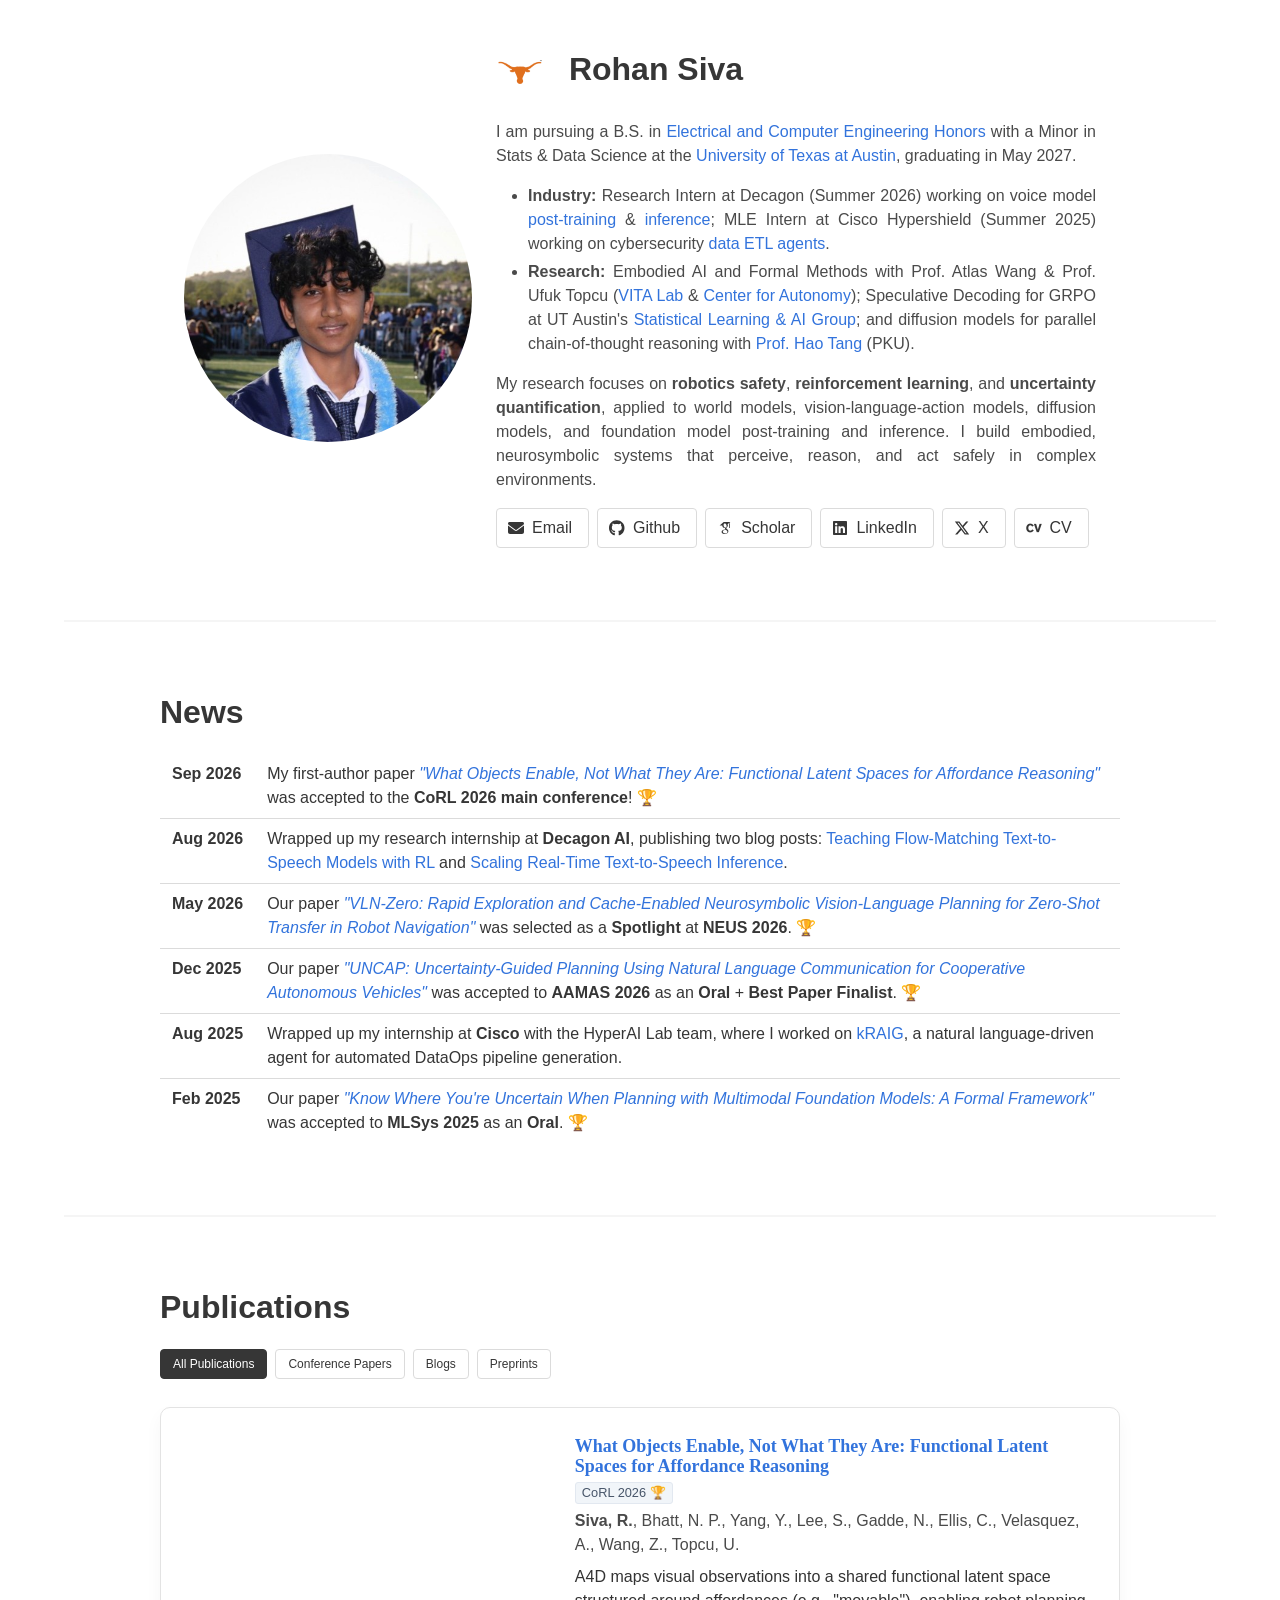
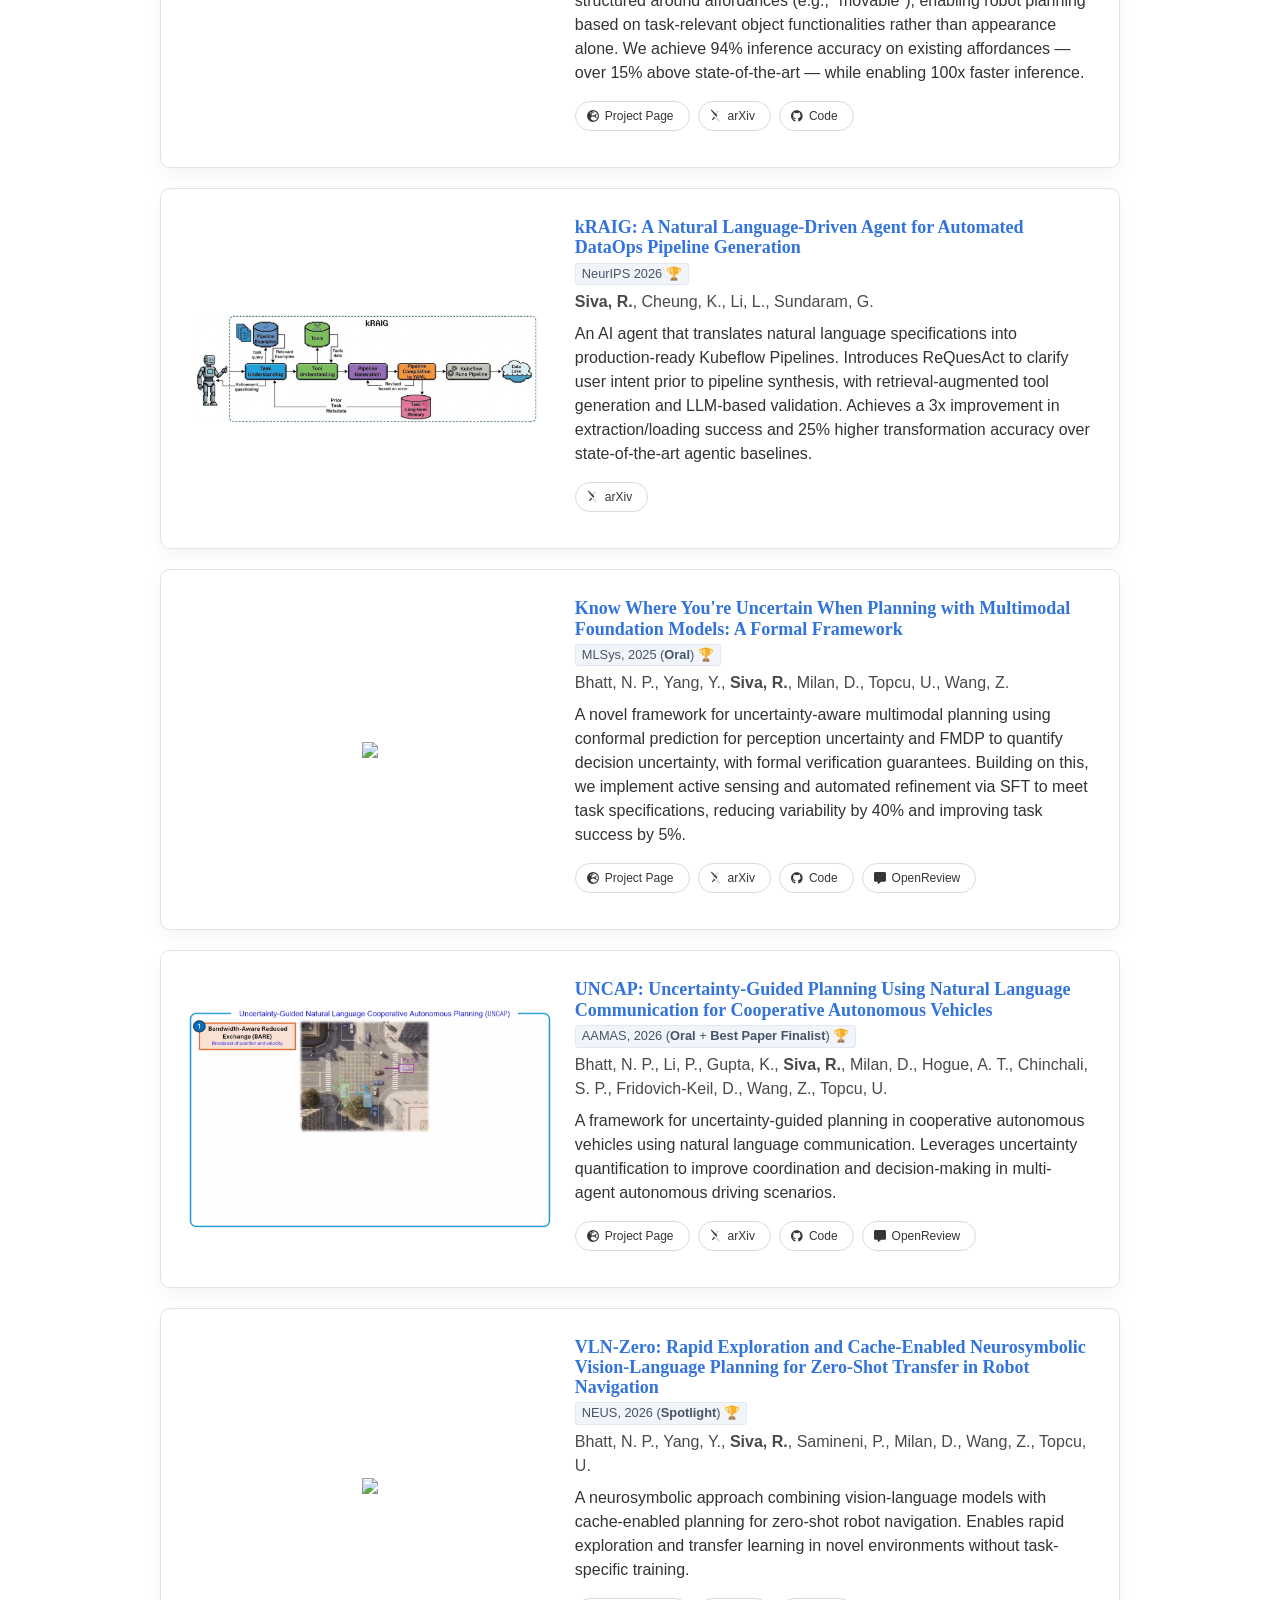
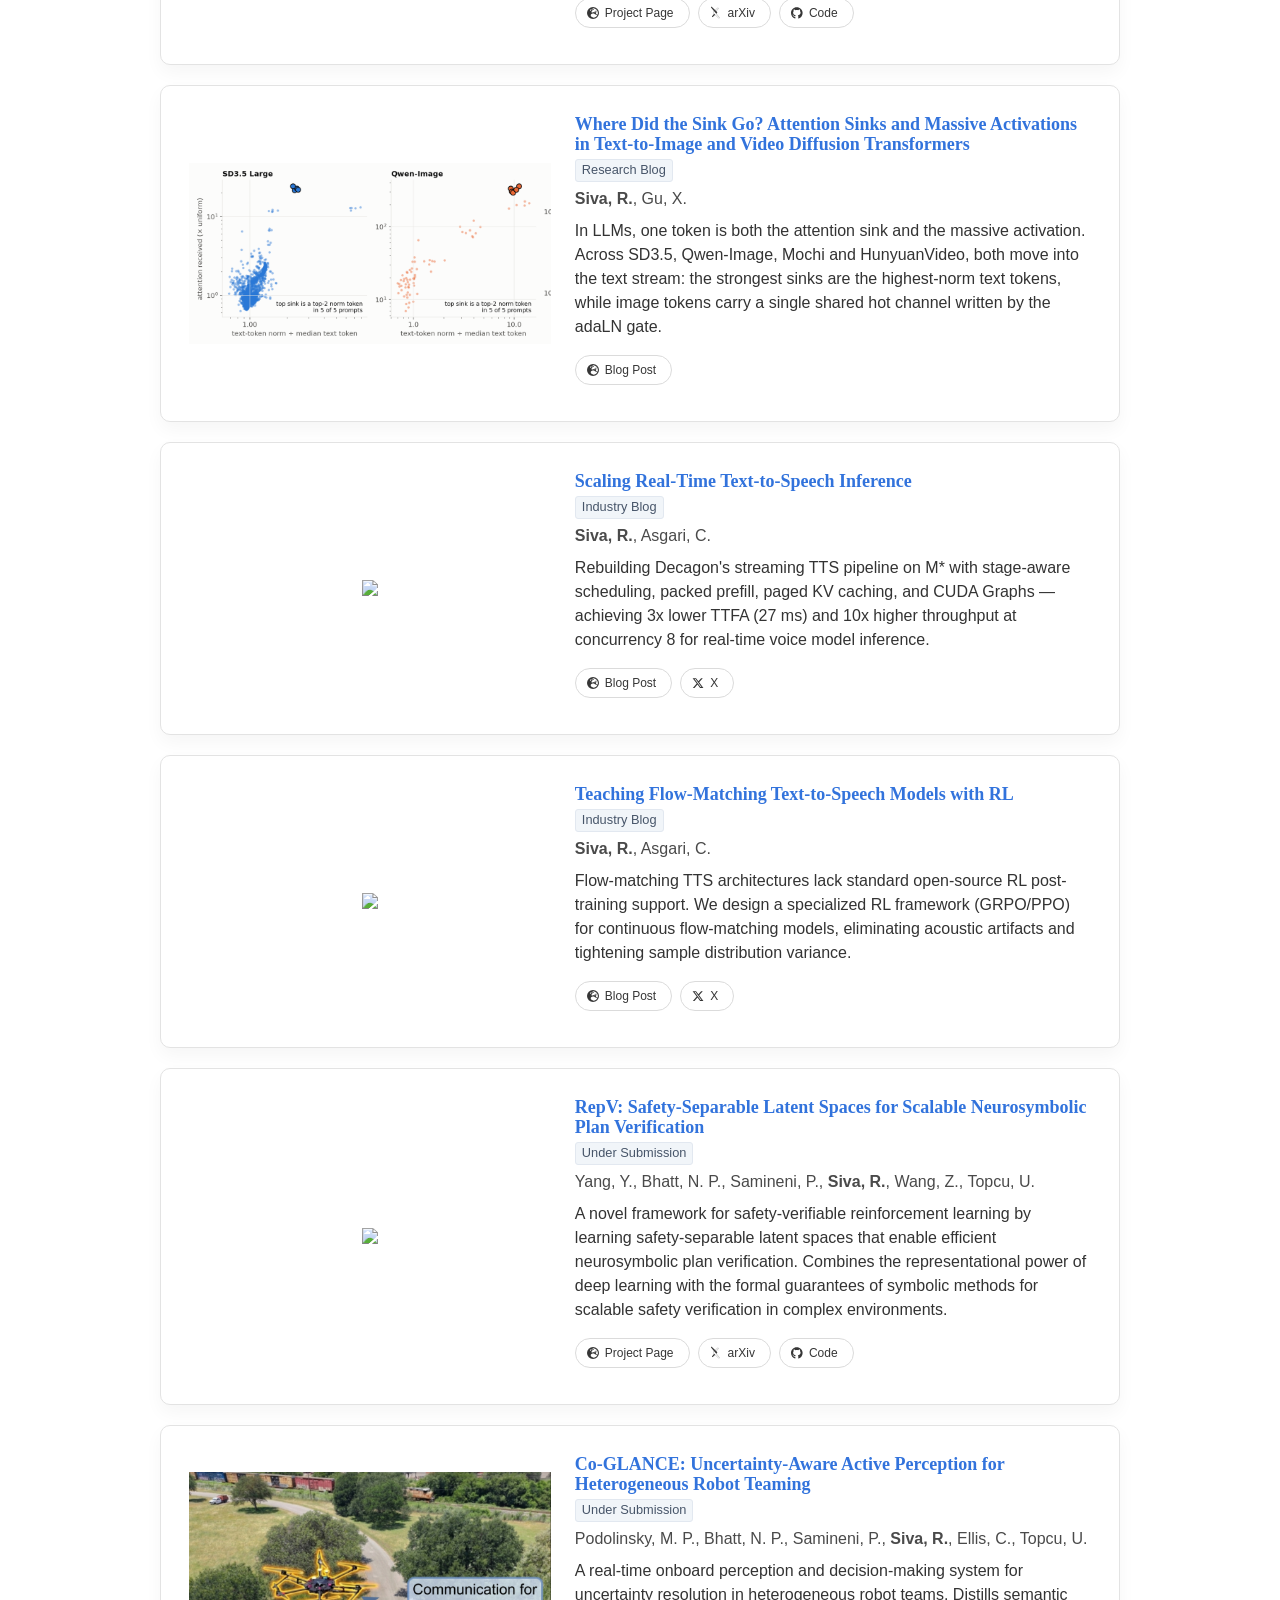
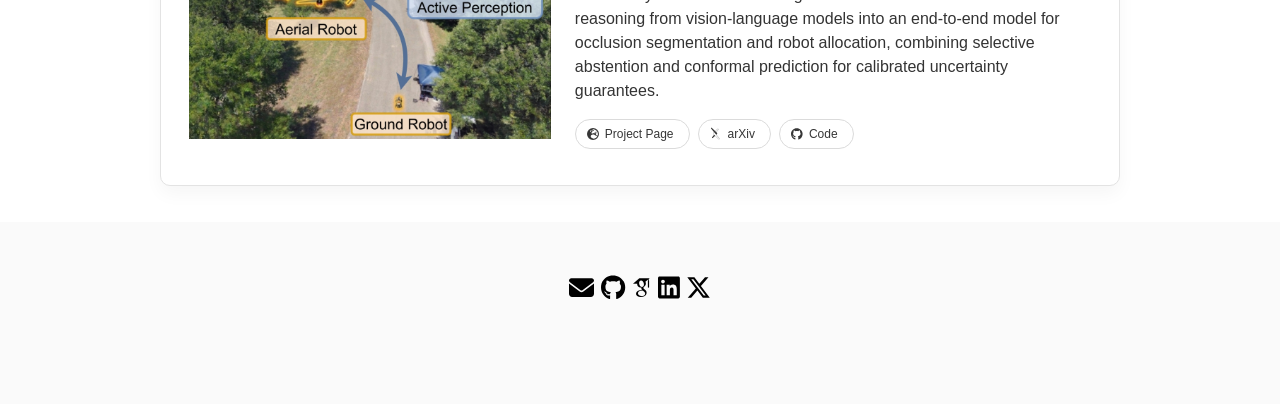
==== commit 155043d4: "res update" ====
--- a/index.html
+++ b/index.html
@@ -108,27 +108,10 @@
                 <span>X</span>
               </a>
 
-              <div class="dropdown is-hoverable">
-                <div class="dropdown-trigger">
-                  <button class="button" aria-haspopup="true" aria-controls="dropdown-menu">
-                    <span class="icon"><i class="ai ai-cv"></i></span>
-                    <span>CV</span>
-                    <span class="icon is-small">
-                      <i class="fas fa-angle-down" aria-hidden="true"></i>
-                    </span>
-                  </button>
-                </div>
-                <div class="dropdown-menu" id="dropdown-menu" role="menu">
-                  <div class="dropdown-content">
-                    <a href="static/pdf/RohanSiva_Resume.pdf" class="dropdown-item">
-                      Resume (1 Page)
-                    </a>
-                    <a href="static/pdf/RohanSiva_CV.pdf" class="dropdown-item">
-                      CV (Full)
-                    </a>
-                  </div>
-                </div>
-              </div>
+              <a class="external-link button" href="static/pdf/RohanSiva_CV.pdf">
+                <span class="icon"><i class="ai ai-cv"></i></span>
+                <span>CV</span>
+              </a>
             </div>
 
           </div>
